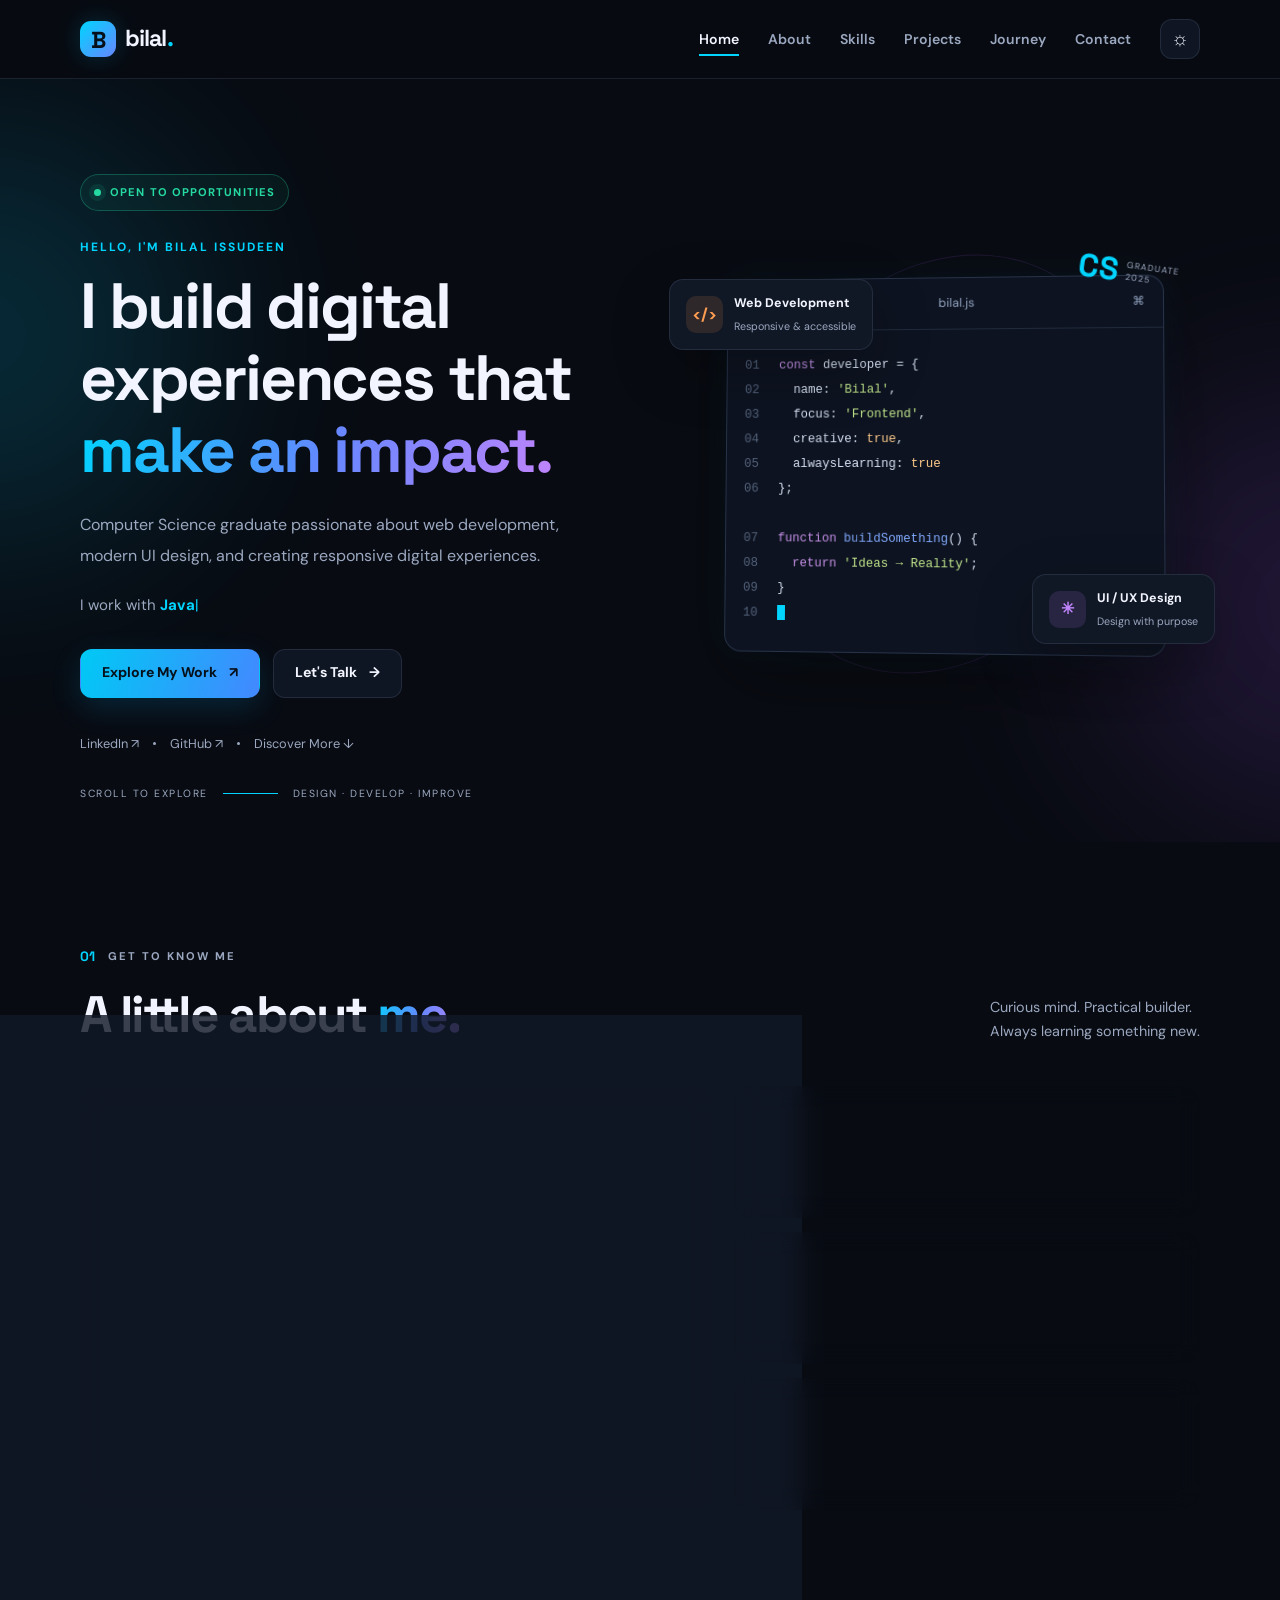
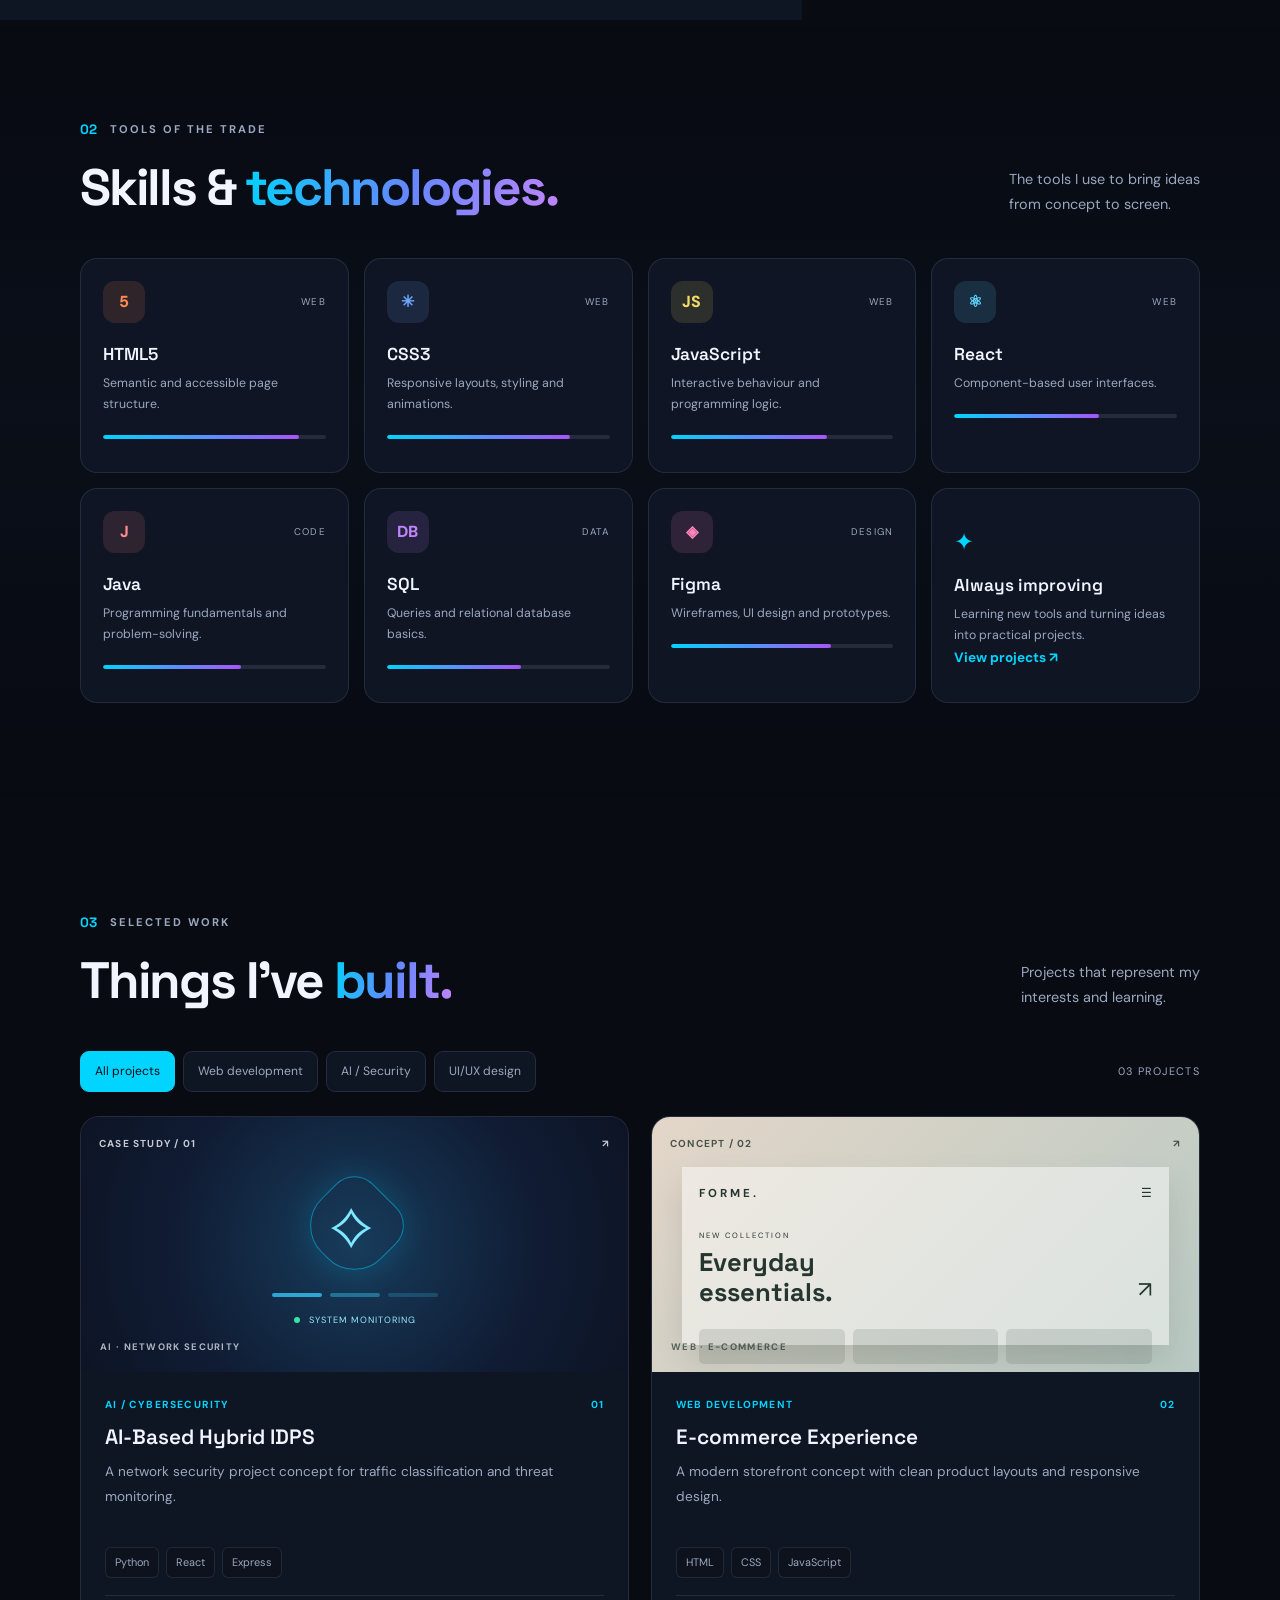
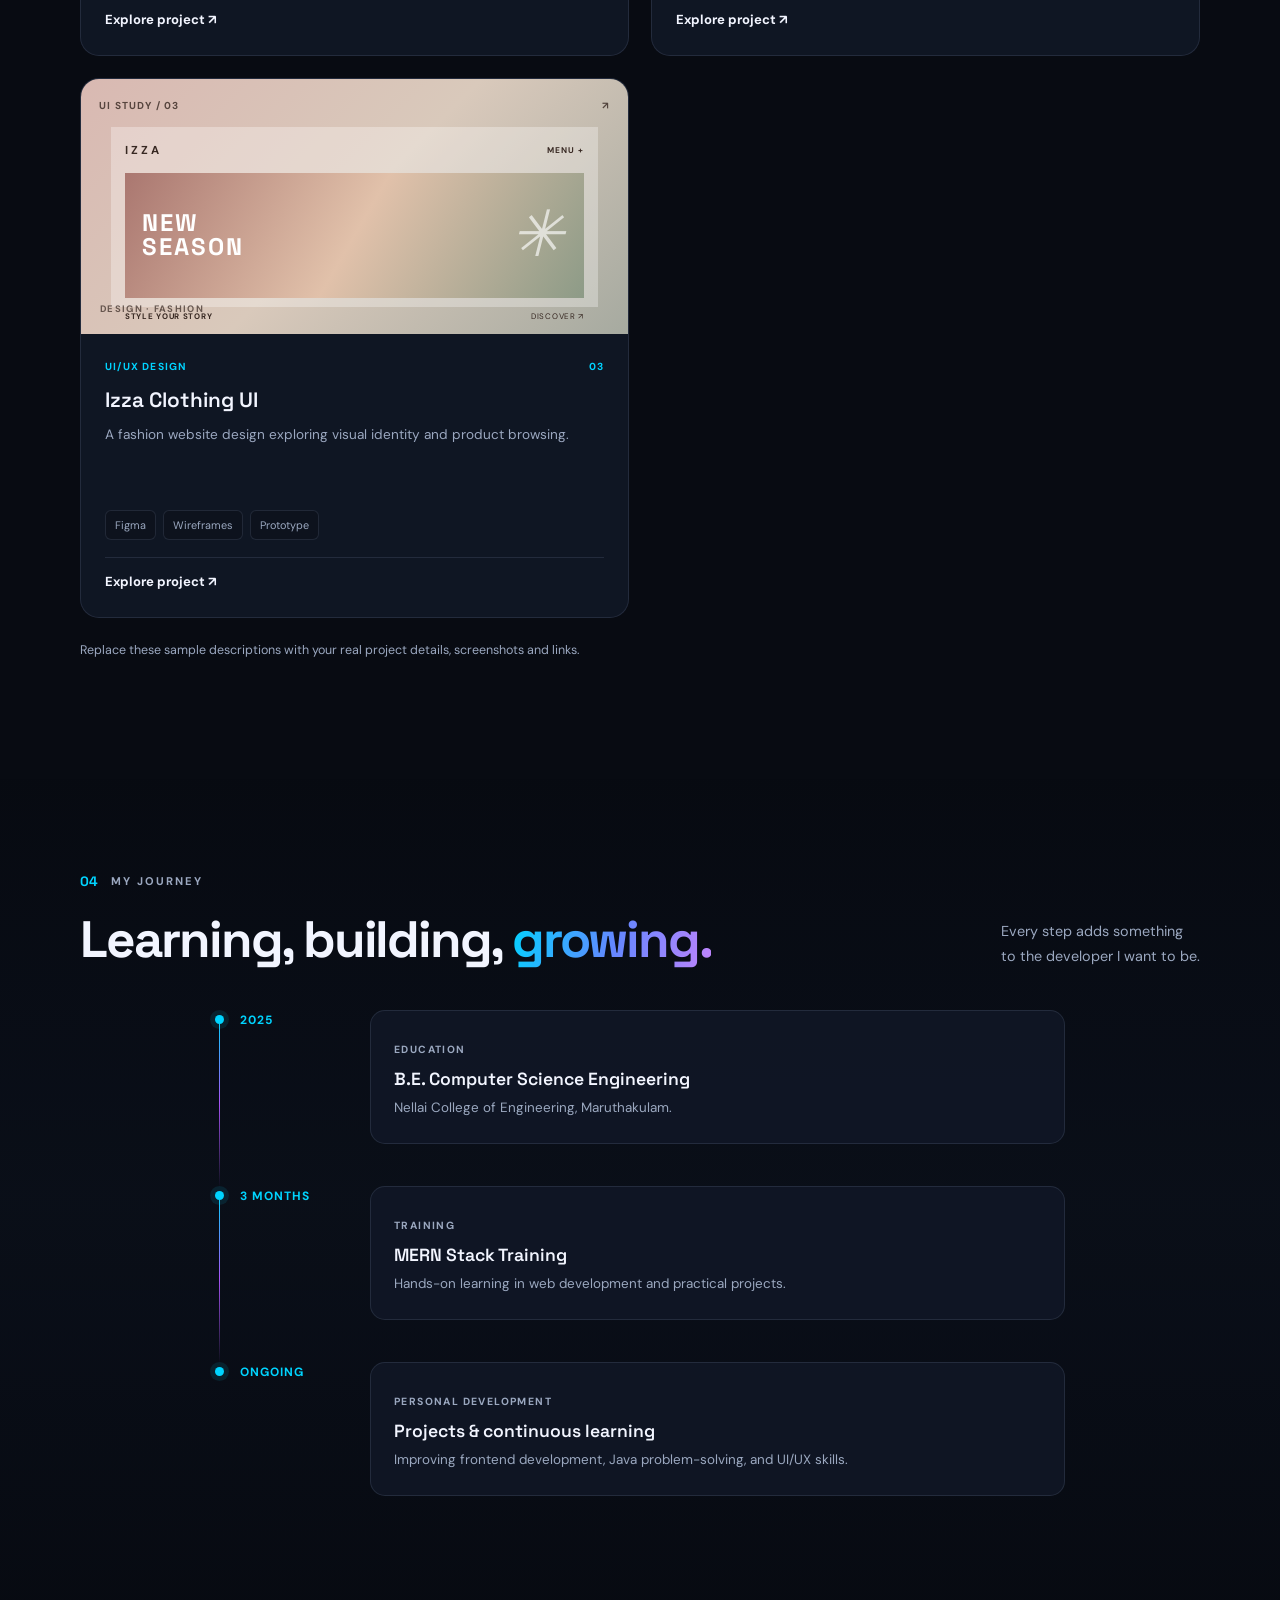
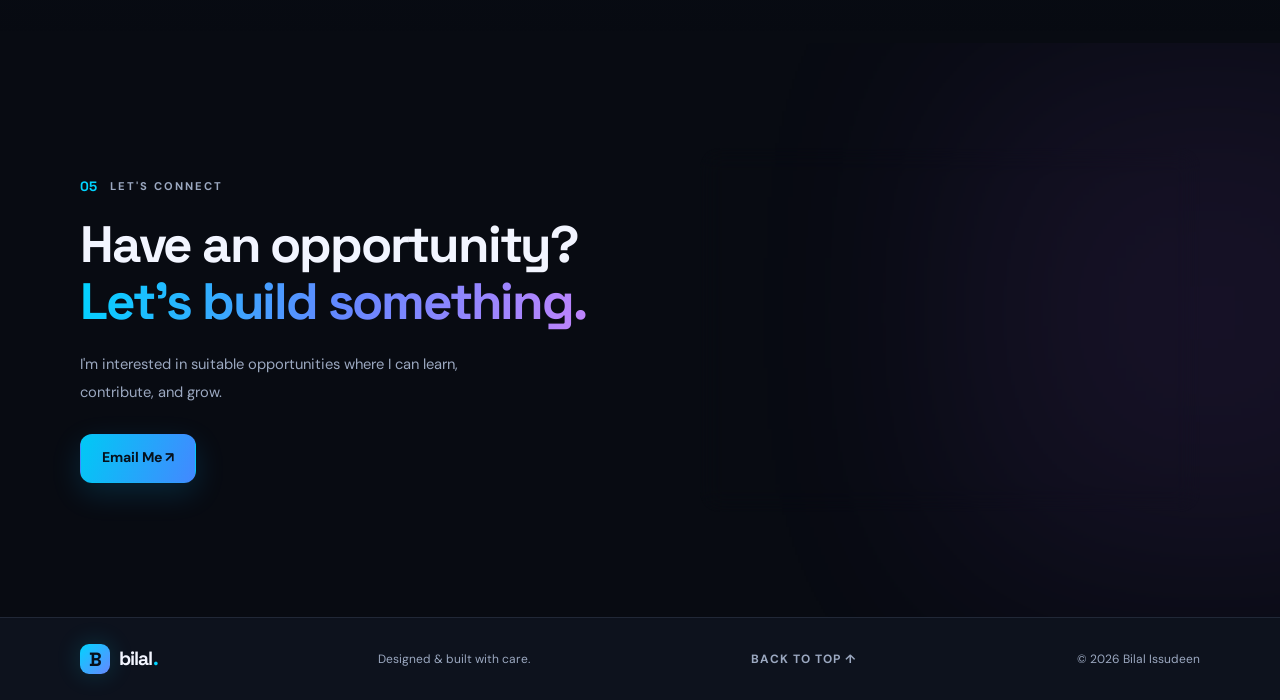
==== index.html @ 8d86d427 "first commit" ====
<!DOCTYPE html>
<html lang="en">
<head>
  <meta charset="UTF-8">
  <meta name="viewport" content="width=device-width, initial-scale=1.0">
  <meta name="theme-color" content="#080b12">
  <meta name="description" content="Bilal Issudeen's developer portfolio">
  <title>Bilal Issudeen | Portfolio</title>

  <link rel="preconnect" href="https://fonts.googleapis.com">
  <link href="https://fonts.googleapis.com/css2?family=DM+Sans:wght@400;500;600;700&family=Space+Grotesk:wght@400;500;600;700&display=swap" rel="stylesheet">

  <link rel="stylesheet" href="style.css">
  <script src="script.js" defer></script>
</head>
<body>

  <div class="scroll-progress" id="scroll-progress"></div>

  <!-- NAVBAR -->
  <header class="site-header">
    <nav class="nav container">
      <a href="#home" class="brand">
        <span class="brand-mark">B</span>
        bilal<span class="brand-dot">.</span>
      </a>

      <button class="menu-toggle" id="menu-toggle"
        aria-label="Open navigation" aria-expanded="false">
        <span></span><span></span><span></span>
      </button>

      <ul class="nav-menu" id="nav-menu">
        <li><a class="nav-link active" href="#home">Home</a></li>
        <li><a class="nav-link" href="#about">About</a></li>
        <li><a class="nav-link" href="#skills">Skills</a></li>
        <li><a class="nav-link" href="#projects">Projects</a></li>
        <li><a class="nav-link" href="#journey">Journey</a></li>
        <li><a class="nav-link" href="#contact">Contact</a></li>
        <li>
          <button class="theme-toggle" id="theme-toggle"
            aria-label="Toggle theme">☼</button>
        </li>
      </ul>
    </nav>
  </header>

  <main>

    <!-- HERO SECTION -->
    <section class="hero section" id="home">
      <div class="hero-glow glow-one"></div>
      <div class="hero-glow glow-two"></div>

      <div class="container hero-layout">
        <div class="hero-copy reveal">
          <div class="availability">
            <span class="pulse-dot"></span>
            OPEN TO OPPORTUNITIES
          </div>

          <p class="eyebrow">HELLO, I'M BILAL ISSUDEEN</p>

          <h1>
            I build digital<br>
            experiences that<br>
            <span class="gradient-text">make an impact.</span>
          </h1>

          <p class="hero-lead">
            Computer Science graduate passionate about web development,
            modern UI design, and creating responsive digital experiences.
          </p>

          <div class="typing-line">
            I work with <span id="typing-text">HTML & CSS</span><span class="typing-cursor">|</span>
          </div>

          <div class="hero-actions">
            <a href="#projects" class="btn btn-primary">
              Explore My Work <span>↗</span>
            </a>
            <a href="#contact" class="btn btn-ghost">
              Let's Talk <span>→</span>
            </a>
          </div>

          <div class="hero-socials">
            <a href="https://www.linkedin.com/in/bilal-issudeen-187a91258/"
              target="_blank" rel="noopener noreferrer">LinkedIn ↗</a>
            <span class="social-separator"></span>
            <a href="https://github.com/"
              target="_blank" rel="noopener noreferrer">GitHub ↗</a>
            <span class="social-separator"></span>
            <a href="#about">Discover More ↓</a>
          </div>
        </div>

        <!-- CODE EDITOR VISUAL -->
        <div class="hero-art reveal">
          <div class="orbit orbit-a"></div>
          <div class="orbit orbit-b"></div>

          <div class="code-window">
            <div class="window-top">
              <div class="window-dots">
                <i></i><i></i><i></i>
              </div>
              <span>bilal.js</span>
              <span>⌘</span>
            </div>

            <div class="code-content">
              <p><span class="line-no">01</span><span class="code-purple">const</span> developer = {</p>
              <p><span class="line-no">02</span>&nbsp;&nbsp;name: <span class="code-green">'Bilal'</span>,</p>
              <p><span class="line-no">03</span>&nbsp;&nbsp;focus: <span class="code-green">'Frontend'</span>,</p>
              <p><span class="line-no">04</span>&nbsp;&nbsp;creative: <span class="code-orange">true</span>,</p>
              <p><span class="line-no">05</span>&nbsp;&nbsp;alwaysLearning: <span class="code-orange">true</span></p>
              <p><span class="line-no">06</span>};</p>
              <br>
              <p><span class="line-no">07</span><span class="code-purple">function</span> <span class="code-blue">buildSomething</span>() {</p>
              <p><span class="line-no">08</span>&nbsp;&nbsp;<span class="code-purple">return</span> <span class="code-green">'Ideas → Reality'</span>;</p>
              <p><span class="line-no">09</span>}</p>
              <p><span class="line-no">10</span><span class="terminal-cursor"></span></p>
            </div>
          </div>

          <div class="floating-card float-html">
            <span class="mini-icon orange">&lt;/&gt;</span>
            <div><strong>Web Development</strong><small>Responsive & accessible</small></div>
          </div>

          <div class="floating-card float-design">
            <span class="mini-icon violet">✳</span>
            <div><strong>UI / UX Design</strong><small>Design with purpose</small></div>
          </div>

          <div class="hero-stamp">
            <span>CS</span><small>GRADUATE<br>2025</small>
          </div>
        </div>
      </div>

      <div class="container hero-bottom">
        <span>SCROLL TO EXPLORE</span>
        <div class="scroll-line"></div>
        <span>DESIGN · DEVELOP · IMPROVE</span>
      </div>
    </section>

    <!-- ABOUT SECTION -->
    <section class="section" id="about">
      <div class="container">
        <div class="section-kicker reveal">
          <span>01</span><p>GET TO KNOW ME</p>
        </div>

        <div class="section-title-row reveal">
          <h2>A little about <span class="gradient-text">me.</span></h2>
          <p>Curious mind. Practical builder.<br>Always learning something new.</p>
        </div>

        <div class="about-grid">
          <article class="about-main glass-card reveal">
            <div class="about-symbol">B<span>.</span></div>
            <p class="eyebrow">MY INTRODUCTION</p>
            <h3>Turning ideas into useful digital experiences.</h3>

            <p class="body-copy">
              I'm a B.E. Computer Science Engineering graduate from
              Nellai College of Engineering. I enjoy developing web
              interfaces, exploring UI/UX design, and improving my
              programming skills through practical projects.
            </p>

            <a href="#contact" class="inline-link">Get in touch ↗</a>
          </article>

          <div class="about-side">
            <article class="info-card glass-card reveal">
              <span class="info-icon">⌘</span>
              <div>
                <p class="info-label">EDUCATION</p>
                <h3>B.E. Computer Science</h3>
                <p>Nellai College of Engineering</p>
              </div>
            </article>

            <article class="info-card glass-card reveal">
              <span class="info-icon">⌁</span>
              <div>
                <p class="info-label">CURRENT FOCUS</p>
                <h3>Frontend & UI/UX</h3>
                <p>Responsive websites and interfaces</p>
              </div>
            </article>

            <article class="info-card glass-card reveal">
              <span class="info-icon">↗</span>
              <div>
                <p class="info-label">MINDSET</p>
                <h3>Learn by building</h3>
                <p>Practice, feedback, continuous growth</p>
              </div>
            </article>
          </div>
        </div>
      </div>
    </section>

    <!-- SKILLS SECTION -->
    <section class="section skills-section" id="skills">
      <div class="container">
        <div class="section-kicker reveal">
          <span>02</span><p>TOOLS OF THE TRADE</p>
        </div>

        <div class="section-title-row reveal">
          <h2>Skills & <span class="gradient-text">technologies.</span></h2>
          <p>The tools I use to bring ideas<br>from concept to screen.</p>
        </div>

        <div class="skills-grid">
          <article class="skill-card reveal">
            <div class="skill-top"><span class="skill-logo html-logo">5</span><span class="skill-type">WEB</span></div>
            <h3>HTML5</h3><p>Semantic and accessible page structure.</p>
            <div class="skill-meter"><span style="--level:88%"></span></div>
          </article>

          <article class="skill-card reveal">
            <div class="skill-top"><span class="skill-logo css-logo">✳</span><span class="skill-type">WEB</span></div>
            <h3>CSS3</h3><p>Responsive layouts, styling and animations.</p>
            <div class="skill-meter"><span style="--level:82%"></span></div>
          </article>

          <article class="skill-card reveal">
            <div class="skill-top"><span class="skill-logo js-logo">JS</span><span class="skill-type">WEB</span></div>
            <h3>JavaScript</h3><p>Interactive behaviour and programming logic.</p>
            <div class="skill-meter"><span style="--level:70%"></span></div>
          </article>

          <article class="skill-card reveal">
            <div class="skill-top"><span class="skill-logo react-logo">⚛</span><span class="skill-type">WEB</span></div>
            <h3>React</h3><p>Component-based user interfaces.</p>
            <div class="skill-meter"><span style="--level:65%"></span></div>
          </article>

          <article class="skill-card reveal">
            <div class="skill-top"><span class="skill-logo java-logo">J</span><span class="skill-type">CODE</span></div>
            <h3>Java</h3><p>Programming fundamentals and problem-solving.</p>
            <div class="skill-meter"><span style="--level:62%"></span></div>
          </article>

          <article class="skill-card reveal">
            <div class="skill-top"><span class="skill-logo sql-logo">DB</span><span class="skill-type">DATA</span></div>
            <h3>SQL</h3><p>Queries and relational database basics.</p>
            <div class="skill-meter"><span style="--level:60%"></span></div>
          </article>

          <article class="skill-card reveal">
            <div class="skill-top"><span class="skill-logo figma-logo">◈</span><span class="skill-type">DESIGN</span></div>
            <h3>Figma</h3><p>Wireframes, UI design and prototypes.</p>
            <div class="skill-meter"><span style="--level:72%"></span></div>
          </article>

          <article class="skill-card skill-note reveal">
            <span class="sparkle">✦</span>
            <h3>Always improving</h3>
            <p>Learning new tools and turning ideas into practical projects.</p>
            <a href="#projects" class="inline-link">View projects ↗</a>
          </article>
        </div>
      </div>
    </section>

    <!-- PROJECTS SECTION -->
    <section class="section projects-section" id="projects">
      <div class="container">
        <div class="section-kicker reveal">
          <span>03</span><p>SELECTED WORK</p>
        </div>

        <div class="section-title-row reveal">
          <h2>Things I've <span class="gradient-text">built.</span></h2>
          <p>Projects that represent my<br>interests and learning.</p>
        </div>

        <div class="project-toolbar reveal">
          <div class="filter-list">
            <button class="filter-btn active" data-filter="all">All projects</button>
            <button class="filter-btn" data-filter="web">Web development</button>
            <button class="filter-btn" data-filter="ai">AI / Security</button>
            <button class="filter-btn" data-filter="design">UI/UX design</button>
          </div>
          <span class="project-count" id="project-count">03 PROJECTS</span>
        </div>

        <div class="projects-grid">

          <article class="project-card reveal" data-category="ai">
            <div class="project-visual project-security">
              <div class="visual-top"><span>CASE STUDY / 01</span><span>↗</span></div>
              <div class="security-ui">
                <div class="shield">⌑</div>
                <div class="security-lines"><i></i><i></i><i></i></div>
                <div class="security-pill"><span></span> SYSTEM MONITORING</div>
              </div>
              <div class="visual-caption">AI · NETWORK SECURITY</div>
            </div>

            <div class="project-content">
              <div class="project-meta"><span>AI / CYBERSECURITY</span><span>01</span></div>
              <h3>AI-Based Hybrid IDPS</h3>
              <p>A network security project concept for traffic classification and threat monitoring.</p>
              <div class="project-tags"><span>Python</span><span>React</span><span>Express</span></div>
              <button class="project-open"
                data-title="AI-Based Hybrid IDPS"
                data-description="A project concept for monitoring network traffic, classifying activity using a machine-learning model, and displaying device and threat information in a dashboard."
                data-stack="Python · Random Forest · React · Express">
                Explore project ↗
              </button>
            </div>
          </article>

          <article class="project-card reveal" data-category="web">
            <div class="project-visual project-shop">
              <div class="visual-top"><span>CONCEPT / 02</span><span>↗</span></div>
              <div class="shop-ui">
                <div class="shop-head"><b>FORME.</b><span>☰</span></div>
                <div class="shop-hero"><small>NEW COLLECTION</small><strong>Everyday<br>essentials.</strong><i>↗</i></div>
                <div class="shop-products"><i></i><i></i><i></i></div>
              </div>
              <div class="visual-caption">WEB · E-COMMERCE</div>
            </div>

            <div class="project-content">
              <div class="project-meta"><span>WEB DEVELOPMENT</span><span>02</span></div>
              <h3>E-commerce Experience</h3>
              <p>A modern storefront concept with clean product layouts and responsive design.</p>
              <div class="project-tags"><span>HTML</span><span>CSS</span><span>JavaScript</span></div>
              <button class="project-open"
                data-title="E-commerce Experience"
                data-description="A responsive storefront concept focused on product presentation, category navigation, and a clean shopping experience."
                data-stack="HTML · CSS · JavaScript">
                Explore project ↗
              </button>
            </div>
          </article>

          <article class="project-card reveal" data-category="design">
            <div class="project-visual project-design">
              <div class="visual-top"><span>UI STUDY / 03</span><span>↗</span></div>
              <div class="fashion-ui">
                <div class="fashion-nav">IZZA <span>MENU +</span></div>
                <div class="fashion-image"><span>NEW<br>SEASON</span><i>✳</i></div>
                <div class="fashion-footer"><b>STYLE YOUR STORY</b><span>DISCOVER ↗</span></div>
              </div>
              <div class="visual-caption">DESIGN · FASHION</div>
            </div>

            <div class="project-content">
              <div class="project-meta"><span>UI/UX DESIGN</span><span>03</span></div>
              <h3>Izza Clothing UI</h3>
              <p>A fashion website design exploring visual identity and product browsing.</p>
              <div class="project-tags"><span>Figma</span><span>Wireframes</span><span>Prototype</span></div>
              <button class="project-open"
                data-title="Izza Clothing UI"
                data-description="A fashion e-commerce UI/UX concept covering color palette, typography, reusable components, screens, and prototype flow."
                data-stack="Figma · UI/UX · Prototyping">
                Explore project ↗
              </button>
            </div>
          </article>
        </div>
        <p class="projects-note">Replace these sample descriptions with your real project details, screenshots and links.</p>
      </div>
    </section>

    <!-- JOURNEY SECTION -->
    <section class="section journey-section" id="journey">
      <div class="container">
        <div class="section-kicker reveal">
          <span>04</span><p>MY JOURNEY</p>
        </div>

        <div class="section-title-row reveal">
          <h2>Learning, building, <span class="gradient-text">growing.</span></h2>
          <p>Every step adds something<br>to the developer I want to be.</p>
        </div>

        <div class="timeline">
          <article class="timeline-item reveal">
            <div class="timeline-marker"></div>
            <div class="timeline-date">2025</div>
            <div class="timeline-content">
              <span class="timeline-type">EDUCATION</span>
              <h3>B.E. Computer Science Engineering</h3>
              <p>Nellai College of Engineering, Maruthakulam.</p>
            </div>
          </article>

          <article class="timeline-item reveal">
            <div class="timeline-marker"></div>
            <div class="timeline-date">3 MONTHS</div>
            <div class="timeline-content">
              <span class="timeline-type">TRAINING</span>
              <h3>MERN Stack Training</h3>
              <p>Hands-on learning in web development and practical projects.</p>
            </div>
          </article>

          <article class="timeline-item reveal">
            <div class="timeline-marker"></div>
            <div class="timeline-date">ONGOING</div>
            <div class="timeline-content">
              <span class="timeline-type">PERSONAL DEVELOPMENT</span>
              <h3>Projects & continuous learning</h3>
              <p>Improving frontend development, Java problem-solving, and UI/UX skills.</p>
            </div>
          </article>
        </div>
      </div>
    </section>

    <!-- CONTACT SECTION -->
    <section class="section contact-section" id="contact">
      <div class="contact-glow"></div>

      <div class="container contact-layout">
        <div class="contact-copy reveal">
          <div class="section-kicker"><span>05</span><p>LET'S CONNECT</p></div>
          <h2>Have an opportunity?<br><span class="gradient-text">Let's build something.</span></h2>
          <p>I'm interested in suitable opportunities where I can learn, contribute, and grow.</p>
          <a class="btn btn-primary" href="mailto:yourmail@example.com">Email Me ↗</a>
        </div>

        <div class="contact-panel glass-card reveal">
          <div class="contact-panel-top">
            <span class="contact-orb">✳</span>
            <div><h3>Start a conversation</h3><p>Choose a way to reach me.</p></div>
          </div>

          <a class="contact-row" href="mailto:yourmail@example.com">
            <span class="contact-row-icon">✉</span>
            <span><small>EMAIL</small><strong>bilalissudeen@gmail.com</strong></span>
            <span class="row-arrow">↗</span>
          </a>

          <a class="contact-row" href="https://www.linkedin.com/in/bilal-issudeen-187a91258/"
             target="_blank" rel="noopener noreferrer">
            <span class="contact-row-icon">in</span>
            <span><small>LINKEDIN</small><strong>Connect professionally</strong></span>
            <span class="row-arrow">↗</span>
          </a>

          <a class="contact-row" href="https://github.com/BILALISSSUDEEN/"
             target="_blank" rel="noopener noreferrer">
            <span class="contact-row-icon">⌘</span>
            <span><small>GITHUB</small><strong>Explore repositories</strong></span>
            <span class="row-arrow">↗</span>
          </a>
        </div>
      </div>
    </section>

  </main>

  <!-- FOOTER -->
  <footer class="footer">
    <div class="container footer-inner">
      <a href="#home" class="brand">
        <span class="brand-mark">B</span>bilal<span class="brand-dot">.</span>
      </a>
      <p>Designed & built with care.</p>
      <a href="#home" class="back-top">BACK TO TOP ↑</a>
      <span class="copyright">© <span id="year"></span> Bilal Issudeen</span>
    </div>
  </footer>

  <!-- PROJECT POPUP -->
  <div class="modal" id="project-modal" aria-hidden="true">
    <div class="modal-backdrop" data-close-modal></div>
    <div class="modal-dialog" role="dialog" aria-modal="true" aria-labelledby="modal-title">
      <button class="modal-close" id="modal-close" aria-label="Close">×</button>
      <p class="eyebrow">PROJECT OVERVIEW</p>
      <h2 id="modal-title">Project title</h2>
      <p class="modal-description" id="modal-description"></p>
      <div class="modal-stack">
        <span>TECH STACK</span>
        <p id="modal-stack"></p>
      </div>
      <button class="btn btn-primary" id="modal-done">Close ✓</button>
    </div>
  </div>

  <button id="back-to-top" class="back-to-top" aria-label="Back to top">↑</button>

</body>
</html>
---- style.css ----
/* ========================================
   BILAL PORTFOLIO - MAIN STYLES
======================================== */

:root {
  --bg: #080b12;
  --bg-soft: #0d121d;
  --card: rgba(18, 25, 40, 0.82);
  --card-solid: #101725;
  --text: #f2f5ff;
  --muted: #9ba8c0;
  --line: rgba(155, 177, 214, 0.14);
  --cyan: #00d4ff;
  --blue: #4388ff;
  --purple: #a855f7;
  --green: #25d9a0;
  --shadow: 0 20px 60px rgba(0, 0, 0, 0.24);
}

* {
  margin: 0;
  padding: 0;
  box-sizing: border-box;
}

html {
  scroll-behavior: smooth;
  scroll-padding-top: 90px;
}

body {
  background: var(--bg);
  color: var(--text);
  font-family: "DM Sans", Arial, sans-serif;
  line-height: 1.7;
  overflow-x: hidden;
  transition: background 0.3s, color 0.3s;
}

body.light-theme {
  --bg: #f5f7fc;
  --bg-soft: #eaf0fa;
  --card: rgba(255, 255, 255, 0.86);
  --card-solid: #ffffff;
  --text: #172139;
  --muted: #65728b;
  --line: rgba(40, 60, 100, 0.14);
  --shadow: 0 20px 50px rgba(40, 60, 100, 0.1);
}

a {
  color: inherit;
  text-decoration: none;
}

button {
  font: inherit;
}

button,
a {
  -webkit-tap-highlight-color: transparent;
}

button:focus-visible,
a:focus-visible {
  outline: 2px solid var(--cyan);
  outline-offset: 4px;
}

img {
  display: block;
  max-width: 100%;
}

::selection {
  background: var(--cyan);
  color: #06101b;
}

.container {
  width: min(1120px, 88%);
  margin: 0 auto;
}

.section {
  padding: 105px 0;
  position: relative;
}

.gradient-text {
  background: linear-gradient(105deg, var(--cyan), #6487ff 52%, #c084fc);
  background-clip: text;
  -webkit-background-clip: text;
  color: transparent;
}

.scroll-progress {
  position: fixed;
  inset: 0 auto auto 0;
  width: 0;
  height: 3px;
  z-index: 2000;
  background: linear-gradient(90deg, var(--cyan), var(--purple));
}

/* ========================================
   NAVBAR
======================================== */

.site-header {
  position: sticky;
  top: 0;
  z-index: 1000;
  background: color-mix(in srgb, var(--bg) 85%, transparent);
  border-bottom: 1px solid var(--line);
  backdrop-filter: blur(18px);
}

.nav {
  min-height: 78px;
  display: flex;
  justify-content: space-between;
  align-items: center;
  gap: 24px;
}

.brand {
  display: inline-flex;
  align-items: center;
  gap: 9px;
  font-family: "Space Grotesk", sans-serif;
  font-size: 1.45rem;
  font-weight: 700;
  letter-spacing: -1px;
  flex-shrink: 0;
}

.brand-mark {
  display: grid;
  place-items: center;
  width: 36px;
  height: 36px;
  color: #06101b;
  border-radius: 11px;
  background: linear-gradient(135deg, var(--cyan), #6687ff);
  box-shadow: 0 0 25px rgba(0, 212, 255, 0.18);
}

.brand-dot {
  color: var(--cyan);
  margin-left: -8px;
}

.nav-menu {
  display: flex;
  align-items: center;
  gap: 29px;
  list-style: none;
}

.nav-link {
  color: var(--muted);
  font-size: 0.88rem;
  font-weight: 600;
  transition: color 0.25s;
  position: relative;
}

.nav-link::after {
  content: "";
  position: absolute;
  left: 0;
  right: 100%;
  bottom: -8px;
  height: 2px;
  background: var(--cyan);
  transition: right 0.25s;
}

.nav-link:hover,
.nav-link.active {
  color: var(--text);
}

.nav-link:hover::after,
.nav-link.active::after {
  right: 0;
}

.theme-toggle,
.menu-toggle {
  cursor: pointer;
  border: 1px solid var(--line);
  background: var(--card);
  color: var(--text);
  border-radius: 12px;
  display: grid;
  place-items: center;
  transition: 0.25s;
}

.theme-toggle {
  width: 40px;
  height: 40px;
  font-size: 1.2rem;
}

.theme-toggle:hover {
  border-color: var(--cyan);
  transform: rotate(12deg);
}

.menu-toggle {
  display: none;
  width: 43px;
  height: 43px;
  padding: 10px;
  gap: 5px;
}

.menu-toggle span {
  display: block;
  height: 2px;
  width: 100%;
  background: var(--text);
  border-radius: 4px;
}

/* ========================================
   HERO SECTION
======================================== */

.hero {
  min-height: 690px;
  padding-top: 95px;
  padding-bottom: 40px;
  overflow: hidden;
  display: flex;
  flex-direction: column;
  justify-content: center;
}

.hero-layout {
  display: grid;
  grid-template-columns: 1.04fr 0.96fr;
  align-items: center;
  gap: 45px;
  position: relative;
  z-index: 2;
}

.hero-glow {
  position: absolute;
  width: 430px;
  height: 430px;
  border-radius: 50%;
  filter: blur(100px);
  pointer-events: none;
  opacity: 0.15;
}

.glow-one {
  background: var(--cyan);
  top: 40px;
  left: -230px;
}

.glow-two {
  background: var(--purple);
  right: -250px;
  bottom: 20px;
}

.availability {
  display: inline-flex;
  align-items: center;
  gap: 9px;
  border: 1px solid rgba(37, 217, 160, 0.28);
  background: rgba(37, 217, 160, 0.06);
  color: var(--green);
  border-radius: 30px;
  padding: 8px 13px;
  font-size: 0.7rem;
  letter-spacing: 1.1px;
  font-weight: 700;
  margin-bottom: 26px;
}

.pulse-dot {
  width: 7px;
  height: 7px;
  border-radius: 50%;
  background: var(--green);
  box-shadow: 0 0 0 5px rgba(37, 217, 160, 0.1);
  animation: pulse 1.8s infinite;
}

.eyebrow {
  font-size: 0.75rem;
  font-weight: 700;
  letter-spacing: 2px;
  color: var(--cyan);
  margin-bottom: 14px;
}

.hero h1,
.section-title-row h2,
.contact-copy h2 {
  font-family: "Space Grotesk", sans-serif;
  letter-spacing: -2.2px;
  line-height: 1.12;
  font-weight: 700;
}

.hero h1 {
  font-size: clamp(3rem, 5vw, 4.5rem);
}

.hero-lead {
  max-width: 500px;
  color: var(--muted);
  margin-top: 24px;
  font-size: 1rem;
  line-height: 1.9;
}

.typing-line {
  margin-top: 22px;
  color: var(--muted);
  font-size: 0.94rem;
}

#typing-text {
  color: var(--cyan);
  font-weight: 700;
}

.typing-cursor {
  color: var(--cyan);
  animation: blink 0.8s infinite;
}

.hero-actions {
  display: flex;
  flex-wrap: wrap;
  gap: 13px;
  margin-top: 30px;
}

.btn {
  display: inline-flex;
  align-items: center;
  justify-content: center;
  gap: 12px;
  min-height: 49px;
  padding: 0 21px;
  border-radius: 12px;
  font-size: 0.88rem;
  font-weight: 700;
  cursor: pointer;
  border: 1px solid transparent;
  transition: transform 0.25s, box-shadow 0.25s, background 0.25s;
}

.btn:hover {
  transform: translateY(-3px);
}

.btn-primary {
  background: linear-gradient(110deg, #00c9f5, #4388ff);
  color: #06101b;
  box-shadow: 0 10px 30px rgba(0, 180, 255, 0.16);
}

.btn-primary:hover {
  box-shadow: 0 15px 35px rgba(0, 180, 255, 0.27);
}

.btn-ghost {
  border-color: var(--line);
  background: var(--card);
  color: var(--text);
}

.btn-ghost:hover {
  border-color: var(--cyan);
}

.hero-socials {
  display: flex;
  align-items: center;
  gap: 14px;
  margin-top: 35px;
  color: var(--muted);
  font-size: 0.8rem;
}

.hero-socials a:hover {
  color: var(--cyan);
}

.social-separator {
  width: 3px;
  height: 3px;
  background: var(--muted);
  border-radius: 50%;
}

/* HERO CODE WINDOW */

.hero-art {
  position: relative;
  min-height: 440px;
  display: grid;
  place-items: center;
}

.orbit {
  position: absolute;
  border: 1px solid rgba(0, 212, 255, 0.14);
  border-radius: 50%;
  pointer-events: none;
}

.orbit-a {
  width: 430px;
  height: 300px;
  transform: rotate(-25deg);
}

.orbit-b {
  width: 360px;
  height: 440px;
  transform: rotate(32deg);
  border-color: rgba(168, 85, 247, 0.14);
}

.code-window {
  width: min(100%, 440px);
  position: relative;
  z-index: 2;
  border: 1px solid rgba(123, 155, 204, 0.24);
  border-radius: 17px;
  background: #0d1320;
  box-shadow: 0 25px 80px rgba(0, 0, 0, 0.4), 0 0 40px rgba(0, 212, 255, 0.06);
  overflow: hidden;
  transform: perspective(1000px) rotateY(-4deg) rotateX(2deg);
  transition: transform 0.35s;
}

.code-window:hover {
  transform: perspective(1000px) rotateY(0) rotateX(0) translateY(-5px);
}

.window-top {
  display: flex;
  align-items: center;
  justify-content: space-between;
  padding: 15px 18px;
  color: #93a4c2;
  border-bottom: 1px solid #202b3d;
  font-size: 0.78rem;
}

.window-dots {
  display: flex;
  gap: 6px;
}

.window-dots i {
  width: 9px;
  height: 9px;
  border-radius: 50%;
  background: #ff6b6b;
}

.window-dots i:nth-child(2) {
  background: #ffc857;
}

.window-dots i:nth-child(3) {
  background: #36d399;
}

.code-content {
  padding: 23px 18px 25px;
  color: #d7e2f4;
  font: 0.78rem/2 "Consolas", monospace;
  white-space: nowrap;
}

.code-content p {
  margin: 0;
}

.line-no {
  display: inline-block;
  width: 35px;
  color: #53627b;
  user-select: none;
}

.code-purple { color: #c792ea; }
.code-green { color: #c3e88d; }
.code-blue { color: #82aaff; }
.code-orange { color: #ffcb8b; }

.terminal-cursor {
  display: inline-block;
  width: 8px;
  height: 15px;
  vertical-align: middle;
  background: var(--cyan);
  animation: blink 0.8s infinite;
}

.floating-card {
  position: absolute;
  z-index: 4;
  display: flex;
  align-items: center;
  gap: 11px;
  padding: 13px 16px;
  border: 1px solid var(--line);
  border-radius: 14px;
  background: var(--card-solid);
  box-shadow: var(--shadow);
  animation: float 4s ease-in-out infinite;
}

.floating-card strong,
.floating-card small {
  display: block;
}

.floating-card strong {
  font-size: 0.78rem;
}

.floating-card small {
  font-size: 0.67rem;
  color: var(--muted);
  margin-top: 3px;
}

.float-html {
  top: 35px;
  left: -15px;
}

.float-design {
  right: -15px;
  bottom: 40px;
  animation-delay: -2s;
}

.mini-icon {
  display: grid;
  place-items: center;
  width: 37px;
  height: 37px;
  border-radius: 10px;
  font-weight: 700;
}

.orange {
  color: #ff9d52;
  background: rgba(255, 157, 82, 0.13);
}

.violet {
  color: #c084fc;
  background: rgba(192, 132, 252, 0.13);
}

.hero-stamp {
  position: absolute;
  top: 0;
  right: 4%;
  z-index: 4;
  display: flex;
  align-items: center;
  gap: 8px;
  transform: rotate(8deg);
}

.hero-stamp > span {
  font-family: "Space Grotesk", sans-serif;
  font-size: 2rem;
  font-weight: 700;
  color: var(--cyan);
}

.hero-stamp small {
  color: var(--muted);
  font-size: 0.55rem;
  line-height: 1.4;
  letter-spacing: 1px;
}

.hero-bottom {
  display: flex;
  align-items: center;
  gap: 15px;
  margin-top: 30px;
  color: var(--muted);
  font-size: 0.65rem;
  letter-spacing: 1.5px;
}

.scroll-line {
  width: 55px;
  height: 1px;
  background: var(--cyan);
}

/* ========================================
   SECTION TITLES
======================================== */

.section-kicker {
  display: flex;
  align-items: center;
  gap: 13px;
  margin-bottom: 20px;
}

.section-kicker > span {
  color: var(--cyan);
  font: 700 0.85rem "Space Grotesk", sans-serif;
}

.section-kicker p {
  color: var(--muted);
  font-size: 0.7rem;
  font-weight: 700;
  letter-spacing: 2px;
}

.section-title-row {
  display: flex;
  align-items: flex-end;
  justify-content: space-between;
  gap: 25px;
  margin-bottom: 42px;
}

.section-title-row h2,
.contact-copy h2 {
  font-size: clamp(2.2rem, 4vw, 3.25rem);
}

.section-title-row > p {
  color: var(--muted);
  font-size: 0.9rem;
  flex-shrink: 0;
}

/* ========================================
   ABOUT SECTION
======================================== */

.about-grid {
  display: grid;
  grid-template-columns: 1.15fr 0.85fr;
  gap: 22px;
}

.glass-card {
  border: 1px solid var(--line);
  border-radius: 20px;
  background: var(--card);
  backdrop-filter: blur(12px);
  box-shadow: var(--shadow);
}

.about-main {
  padding: 37px;
  position: relative;
  overflow: hidden;
}

.about-main::after {
  content: "";
  position: absolute;
  width: 220px;
  height: 220px;
  border: 1px solid rgba(0, 212, 255, 0.12);
  border-radius: 50%;
  right: -110px;
  bottom: -110px;
}

.about-symbol {
  font: 700 3rem "Space Grotesk", sans-serif;
  margin-bottom: 28px;
  color: var(--text);
}

.about-symbol span {
  color: var(--cyan);
}

.about-main h3 {
  max-width: 470px;
  font: 600 1.65rem/1.35 "Space Grotesk", sans-serif;
  margin-bottom: 18px;
}

.body-copy {
  color: var(--muted);
  font-size: 0.91rem;
  line-height: 1.95;
  margin-bottom: 23px;
}

.inline-link {
  display: inline-flex;
  align-items: center;
  gap: 8px;
  color: var(--cyan);
  font-size: 0.85rem;
  font-weight: 700;
}

.inline-link:hover {
  gap: 13px;
}

.about-side {
  display: grid;
  gap: 14px;
}

.info-card {
  display: flex;
  align-items: center;
  gap: 17px;
  padding: 22px;
  transition: transform 0.25s, border-color 0.25s;
}

.info-card:hover {
  transform: translateX(5px);
  border-color: rgba(0, 212, 255, 0.38);
}

.info-icon {
  display: grid;
  place-items: center;
  width: 48px;
  height: 48px;
  flex-shrink: 0;
  color: var(--cyan);
  background: rgba(0, 212, 255, 0.08);
  border: 1px solid rgba(0, 212, 255, 0.13);
  border-radius: 13px;
  font-size: 1.3rem;
}

.info-label {
  font-size: 0.65rem;
  font-weight: 700;
  letter-spacing: 1.4px;
  color: var(--cyan);
  margin-bottom: 4px;
}

.info-card h3 {
  font-size: 0.95rem;
  margin-bottom: 3px;
}

.info-card p:last-child {
  color: var(--muted);
  font-size: 0.78rem;
}

/* ========================================
   SKILLS SECTION
======================================== */

.skills-section {
  background: linear-gradient(180deg, transparent, rgba(39, 67, 117, 0.07), transparent);
}

.skills-grid {
  display: grid;
  grid-template-columns: repeat(4, minmax(0, 1fr));
  gap: 15px;
}

.skill-card {
  min-height: 215px;
  padding: 22px;
  background: var(--card);
  border: 1px solid var(--line);
  border-radius: 17px;
  transition: transform 0.3s, border-color 0.3s, box-shadow 0.3s;
}

.skill-card:hover {
  transform: translateY(-7px);
  border-color: rgba(0, 212, 255, 0.4);
  box-shadow: 0 15px 35px rgba(0, 0, 0, 0.15);
}

.skill-top {
  display: flex;
  align-items: center;
  justify-content: space-between;
  margin-bottom: 20px;
}

.skill-logo {
  display: grid;
  place-items: center;
  width: 42px;
  height: 42px;
  border-radius: 12px;
  font-weight: 800;
  font-size: 1rem;
}

.html-logo { color: #ff8a55; background: rgba(255, 138, 85, 0.13); }
.css-logo { color: #6da7ff; background: rgba(109, 167, 255, 0.13); }
.js-logo { color: #f5db68; background: rgba(245, 219, 104, 0.13); }
.react-logo { color: #60d9ff; background: rgba(96, 217, 255, 0.13); }
.java-logo { color: #ff8d8d; background: rgba(255, 141, 141, 0.13); }
.sql-logo { color: #c084fc; background: rgba(192, 132, 252, 0.13); }
.figma-logo { color: #ff83bd; background: rgba(255, 131, 189, 0.13); }

.skill-type {
  font-size: 0.61rem;
  letter-spacing: 1.2px;
  color: var(--muted);
}

.skill-card h3 {
  font: 600 1.08rem "Space Grotesk", sans-serif;
  margin-bottom: 8px;
}

.skill-card p {
  color: var(--muted);
  font-size: 0.77rem;
  line-height: 1.7;
}

.skill-meter {
  height: 4px;
  border-radius: 20px;
  background: var(--line);
  overflow: hidden;
  margin-top: 20px;
}

.skill-meter span {
  display: block;
  width: var(--level);
  height: 100%;
  background: linear-gradient(90deg, var(--cyan), var(--purple));
  border-radius: inherit;
  transform-origin: left;
  animation: meter-in 1.2s ease both;
}

.skill-note {
  display: flex;
  flex-direction: column;
  justify-content: center;
}

.sparkle {
  color: var(--cyan);
  font-size: 1.5rem;
  margin-bottom: 12px;
}

/* ========================================
   PROJECTS SECTION
======================================== */

.project-toolbar {
  display: flex;
  justify-content: space-between;
  align-items: center;
  gap: 20px;
  margin-bottom: 24px;
}

.filter-list {
  display: flex;
  flex-wrap: wrap;
  gap: 8px;
}

.filter-btn {
  border: 1px solid var(--line);
  background: var(--card);
  color: var(--muted);
  padding: 9px 14px;
  border-radius: 9px;
  font-size: 0.76rem;
  cursor: pointer;
  transition: 0.25s;
}

.filter-btn:hover,
.filter-btn.active {
  color: #06101b;
  background: var(--cyan);
  border-color: var(--cyan);
}

.project-count {
  color: var(--muted);
  font-size: 0.68rem;
  letter-spacing: 1.3px;
  white-space: nowrap;
}

.projects-grid {
  display: grid;
  grid-template-columns: repeat(2, minmax(0, 1fr));
  gap: 22px;
}

.project-card {
  border: 1px solid var(--line);
  border-radius: 19px;
  overflow: hidden;
  background: var(--card);
  transition: transform 0.3s, border-color 0.3s;
}

.project-card:hover {
  transform: translateY(-6px);
  border-color: rgba(0, 212, 255, 0.4);
}

.project-card.is-hidden {
  display: none;
}

.project-visual {
  height: 255px;
  position: relative;
  overflow: hidden;
  padding: 18px;
}

.project-security {
  background: radial-gradient(circle at 50% 50%, #173c5b, #101c34 60%, #0d1424);
}

.project-shop {
  background: linear-gradient(135deg, #e3d6c8, #b8c9c3);
  color: #25352f;
}

.project-design {
  background: linear-gradient(135deg, #d9b9b2, #d9c9bb 50%, #a6aaa0);
  color: #372822;
}

.visual-top {
  display: flex;
  align-items: center;
  justify-content: space-between;
  position: relative;
  z-index: 2;
  font-size: 0.63rem;
  letter-spacing: 1.2px;
  font-weight: 700;
  opacity: 0.8;
}

.security-ui {
  position: absolute;
  inset: 58px 25px 35px;
  display: flex;
  flex-direction: column;
  align-items: center;
  justify-content: center;
}

.shield {
  width: 85px;
  height: 85px;
  display: grid;
  place-items: center;
  font-size: 3.5rem;
  color: #7de8ff;
  border: 1px solid rgba(0, 212, 255, 0.5);
  border-radius: 26px 26px 38px 38px;
  box-shadow: 0 0 35px rgba(0, 212, 255, 0.18);
  transform: rotate(45deg);
}

.security-lines {
  display: flex;
  gap: 8px;
  margin-top: 25px;
}

.security-lines i {
  width: 50px;
  height: 4px;
  border-radius: 10px;
  background: #37cfff;
  opacity: 0.75;
}

.security-lines i:nth-child(2) { opacity: 0.4; }
.security-lines i:nth-child(3) { opacity: 0.2; }

.security-pill {
  margin-top: 16px;
  color: #9beaff;
  font-size: 0.57rem;
  letter-spacing: 1px;
}

.security-pill span {
  display: inline-block;
  width: 6px;
  height: 6px;
  border-radius: 50%;
  background: #34e6a2;
  margin-right: 6px;
}

.visual-caption {
  position: absolute;
  bottom: 17px;
  left: 19px;
  font-size: 0.59rem;
  letter-spacing: 1.3px;
  opacity: 0.7;
  font-weight: 700;
}

.shop-ui {
  position: absolute;
  inset: 50px 30px 27px;
  background: rgba(255, 255, 255, 0.45);
  padding: 17px;
  box-shadow: 0 15px 30px rgba(0, 0, 0, 0.1);
}

.shop-head,
.fashion-nav {
  display: flex;
  justify-content: space-between;
  align-items: center;
  font-size: 0.72rem;
}

.shop-head b {
  letter-spacing: 3px;
}

.shop-hero {
  position: relative;
  margin-top: 25px;
}

.shop-hero small {
  display: block;
  font-size: 0.48rem;
  letter-spacing: 2px;
  margin-bottom: 7px;
}

.shop-hero strong {
  font: 700 1.6rem/1.05 "Space Grotesk", sans-serif;
}

.shop-hero i {
  position: absolute;
  right: 0;
  bottom: 0;
  font-size: 1.4rem;
}

.shop-products {
  display: flex;
  gap: 8px;
  margin-top: 20px;
}

.shop-products i {
  height: 35px;
  flex: 1;
  background: rgba(63, 80, 68, 0.15);
  border-radius: 5px;
}

.fashion-ui {
  position: absolute;
  inset: 48px 30px 27px;
  background: rgba(255, 255, 255, 0.3);
  padding: 14px;
}

.fashion-nav {
  font-weight: 700;
  letter-spacing: 3px;
}

.fashion-nav span {
  font-size: 0.52rem;
  letter-spacing: 1px;
}

.fashion-image {
  position: relative;
  margin-top: 12px;
  height: 125px;
  display: flex;
  align-items: center;
  padding: 17px;
  background: linear-gradient(120deg, #aa7770, #e1c1aa 50%, #8d9b87);
  color: white;
  overflow: hidden;
}

.fashion-image span {
  font: 700 1.5rem/1 "Space Grotesk", sans-serif;
  letter-spacing: 2px;
}

.fashion-image i {
  position: absolute;
  right: 20px;
  bottom: 8px;
  font-size: 4rem;
  opacity: 0.65;
}

.fashion-footer {
  display: flex;
  justify-content: space-between;
  gap: 5px;
  margin-top: 12px;
  font-size: 0.5rem;
  letter-spacing: 0.7px;
}

.project-content {
  padding: 24px;
}

.project-meta {
  display: flex;
  justify-content: space-between;
  color: var(--cyan);
  font-size: 0.64rem;
  letter-spacing: 1.2px;
  font-weight: 700;
  margin-bottom: 11px;
}

.project-content h3 {
  font: 600 1.3rem "Space Grotesk", sans-serif;
  margin-bottom: 10px;
}

.project-content > p {
  color: var(--muted);
  font-size: 0.85rem;
  line-height: 1.8;
  min-height: 70px;
}

.project-tags {
  display: flex;
  flex-wrap: wrap;
  gap: 7px;
  margin: 17px 0;
}

.project-tags span {
  border: 1px solid var(--line);
  background: var(--bg-soft);
  color: var(--muted);
  border-radius: 6px;
  padding: 5px 9px;
  font-size: 0.68rem;
}

.project-open {
  width: 100%;
  display: flex;
  align-items: center;
  justify-content: space-between;
  padding: 13px 0 0;
  border: 0;
  border-top: 1px solid var(--line);
  background: transparent;
  color: var(--text);
  font-weight: 700;
  font-size: 0.82rem;
  cursor: pointer;
}

.project-open span {
  color: var(--cyan);
  transition: transform 0.2s;
}

.project-open:hover span {
  transform: translate(3px, -3px);
}

.projects-note {
  color: var(--muted);
  font-size: 0.78rem;
  margin-top: 22px;
}

/* ========================================
   JOURNEY / TIMELINE
======================================== */

.journey-section {
  background: linear-gradient(180deg, transparent, rgba(39, 67, 117, 0.07), transparent);
}

.timeline {
  max-width: 850px;
  margin: 0 auto;
}

.timeline-item {
  display: grid;
  grid-template-columns: 105px 1fr;
  gap: 25px;
  position: relative;
  padding: 0 0 42px 25px;
}

.timeline-item::before {
  content: "";
  position: absolute;
  top: 8px;
  bottom: -1px;
  left: 4px;
  width: 1px;
  background: linear-gradient(var(--cyan), var(--purple), transparent);
}

.timeline-item:last-child::before {
  display: none;
}

.timeline-marker {
  position: absolute;
  top: 5px;
  left: 0;
  width: 9px;
  height: 9px;
  border-radius: 50%;
  background: var(--cyan);
  box-shadow: 0 0 0 5px rgba(0, 212, 255, 0.1);
}

.timeline-date {
  color: var(--cyan);
  font-size: 0.75rem;
  font-weight: 700;
  letter-spacing: 1px;
}

.timeline-content {
  padding: 23px;
  border: 1px solid var(--line);
  border-radius: 15px;
  background: var(--card);
  transition: border-color 0.25s, transform 0.25s;
}

.timeline-content:hover {
  border-color: rgba(0, 212, 255, 0.4);
  transform: translateX(5px);
}

.timeline-type {
  color: var(--muted);
  font-size: 0.65rem;
  letter-spacing: 1.4px;
  font-weight: 700;
}

.timeline-content h3 {
  font: 600 1.1rem "Space Grotesk", sans-serif;
  margin: 7px 0;
}

.timeline-content p {
  color: var(--muted);
  font-size: 0.84rem;
}

/* ========================================
   CONTACT SECTION
======================================== */

.contact-section {
  overflow: hidden;
}

.contact-glow {
  position: absolute;
  width: 500px;
  height: 500px;
  right: -180px;
  top: 20px;
  background: var(--purple);
  opacity: 0.09;
  filter: blur(120px);
  pointer-events: none;
}

.contact-layout {
  display: grid;
  grid-template-columns: 1fr 0.9fr;
  align-items: center;
  gap: 65px;
  position: relative;
  z-index: 1;
}

.contact-copy h2 {
  margin: 20px 0;
}

.contact-copy > p {
  color: var(--muted);
  max-width: 440px;
  font-size: 0.92rem;
  line-height: 1.9;
  margin-bottom: 27px;
}

.contact-panel {
  padding: 27px;
}

.contact-panel-top {
  display: flex;
  align-items: center;
  gap: 15px;
  padding-bottom: 20px;
  border-bottom: 1px solid var(--line);
  margin-bottom: 8px;
}

.contact-orb {
  display: grid;
  place-items: center;
  width: 48px;
  height: 48px;
  border-radius: 15px;
  background: linear-gradient(135deg, rgba(0, 212, 255, 0.2), rgba(168, 85, 247, 0.2));
  color: var(--cyan);
  font-size: 1.5rem;
}

.contact-panel-top h3 {
  font: 600 1rem "Space Grotesk", sans-serif;
}

.contact-panel-top p {
  color: var(--muted);
  font-size: 0.77rem;
  margin-top: 3px;
}

.contact-row {
  display: flex;
  align-items: center;
  gap: 13px;
  padding: 17px 0;
  border-bottom: 1px solid var(--line);
  transition: padding 0.2s;
}

.contact-row:last-child {
  border-bottom: 0;
}

.contact-row:hover {
  padding-left: 5px;
}

.contact-row-icon {
  display: grid;
  place-items: center;
  width: 42px;
  height: 42px;
  flex-shrink: 0;
  border-radius: 12px;
  background: var(--bg-soft);
  color: var(--cyan);
  font-weight: 700;
}

.contact-row small,
.contact-row strong {
  display: block;
}

.contact-row small {
  font-size: 0.62rem;
  letter-spacing: 1.3px;
  color: var(--muted);
  margin-bottom: 3px;
}

.contact-row strong {
  font-size: 0.82rem;
  overflow-wrap: anywhere;
}

.row-arrow {
  margin-left: auto;
  color: var(--cyan);
}

/* ========================================
   FOOTER
======================================== */

.footer {
  border-top: 1px solid var(--line);
  padding: 25px 0;
  background: var(--bg-soft);
}

.footer-inner {
  display: flex;
  align-items: center;
  justify-content: space-between;
  flex-wrap: wrap;
  gap: 20px;
}

.footer .brand {
  font-size: 1.2rem;
}

.footer .brand-mark {
  width: 30px;
  height: 30px;
  border-radius: 9px;
}

.footer-inner > p,
.copyright,
.back-top {
  color: var(--muted);
  font-size: 0.75rem;
}

.back-top {
  font-weight: 700;
  letter-spacing: 1px;
}

.back-top:hover {
  color: var(--cyan);
}

/* ========================================
   PROJECT MODAL
======================================== */

.modal {
  position: fixed;
  inset: 0;
  z-index: 1500;
  display: grid;
  place-items: center;
  padding: 20px;
  visibility: hidden;
  opacity: 0;
  transition: opacity 0.25s, visibility 0.25s;
}

.modal.open {
  visibility: visible;
  opacity: 1;
}

.modal-backdrop {
  position: absolute;
  inset: 0;
  background: rgba(0, 0, 0, 0.78);
  backdrop-filter: blur(7px);
}

.modal-dialog {
  position: relative;
  width: min(520px, 100%);
  padding: 35px;
  border: 1px solid var(--line);
  border-radius: 20px;
  background: var(--card-solid);
  box-shadow: var(--shadow);
  transform: translateY(15px);
  transition: transform 0.25s;
}

.modal.open .modal-dialog {
  transform: translateY(0);
}

.modal-close {
  position: absolute;
  top: 13px;
  right: 16px;
  width: 36px;
  height: 36px;
  border: 1px solid var(--line);
  background: var(--bg-soft);
  color: var(--text);
  border-radius: 10px;
  font-size: 1.5rem;
  cursor: pointer;
}

.modal-dialog h2 {
  font: 700 1.8rem/1.3 "Space Grotesk", sans-serif;
  margin-bottom: 15px;
  padding-right: 15px;
}

.modal-description {
  color: var(--muted);
  font-size: 0.9rem;
  line-height: 1.9;
}

.modal-stack {
  margin: 22px 0;
  padding: 16px;
  border-radius: 12px;
  background: var(--bg-soft);
}

.modal-stack span {
  color: var(--cyan);
  font-size: 0.68rem;
  font-weight: 700;
  letter-spacing: 1.2px;
}

.modal-stack p {
  margin-top: 7px;
  font-size: 0.85rem;
}

/* BACK TO TOP */

.back-to-top {
  position: fixed;
  bottom: 24px;
  right: 24px;
  z-index: 900;
  width: 44px;
  height: 44px;
  display: grid;
  place-items: center;
  border: 1px solid var(--line);
  border-radius: 13px;
  background: var(--card-solid);
  color: var(--cyan);
  font-size: 1.3rem;
  cursor: pointer;
  box-shadow: var(--shadow);
  opacity: 0;
  visibility: hidden;
  transform: translateY(10px);
  transition: 0.25s;
}

.back-to-top.visible {
  opacity: 1;
  visibility: visible;
  transform: translateY(0);
}

/* ========================================
   SCROLL REVEAL ANIMATION
======================================== */

.js-reveal .reveal {
  opacity: 0;
  transform: translateY(24px);
  transition: opacity 0.7s ease, transform 0.7s ease;
}

.js-reveal .reveal.revealed {
  opacity: 1;
  transform: translateY(0);
}

@keyframes pulse {
  0%, 100% { box-shadow: 0 0 0 5px rgba(37, 217, 160, 0.1); }
  50% { box-shadow: 0 0 0 9px rgba(37, 217, 160, 0.02); }
}

@keyframes float {
  0%, 100% { transform: translateY(0); }
  50% { transform: translateY(-9px); }
}

@keyframes blink {
  0%, 48% { opacity: 1; }
  49%, 100% { opacity: 0; }
}

@keyframes meter-in {
  from { transform: scaleX(0); }
  to { transform: scaleX(1); }
}

/* ========================================
   RESPONSIVE TABLET
======================================== */

@media (max-width: 950px) {
  .nav-menu {
    gap: 17px;
  }

  .hero-layout {
    grid-template-columns: 1fr;
    gap: 35px;
  }

  .hero-copy {
    max-width: 700px;
  }

  .hero-art {
    width: min(100%, 570px);
    margin: 0 auto;
  }

  .hero {
    padding-top: 75px;
  }

  .about-grid {
    grid-template-columns: 1fr;
  }

  .about-side {
    grid-template-columns: repeat(3, minmax(0, 1fr));
  }

  .info-card {
    align-items: flex-start;
    flex-direction: column;
  }

  .skills-grid {
    grid-template-columns: repeat(3, minmax(0, 1fr));
  }

  .contact-layout {
    gap: 35px;
  }
}

/* ========================================
   RESPONSIVE MOBILE NAVIGATION
======================================== */

@media (max-width: 720px) {
  .container {
    width: 90%;
  }

  .section {
    padding: 75px 0;
  }

  .nav {
    min-height: 70px;
  }

  .menu-toggle {
    display: grid;
  }

  .nav-menu {
    position: absolute;
    top: calc(100% + 1px);
    left: 0;
    right: 0;
    display: flex;
    flex-direction: column;
    align-items: stretch;
    gap: 0;
    padding: 10px 5%;
    background: var(--bg);
    border-bottom: 1px solid var(--line);
    box-shadow: var(--shadow);
    opacity: 0;
    visibility: hidden;
    transform: translateY(-10px);
    transition: 0.25s;
  }

  .nav-menu.open {
    opacity: 1;
    visibility: visible;
    transform: translateY(0);
  }

  .nav-menu li {
    width: 100%;
  }

  .nav-link {
    display: block;
    padding: 13px 0;
  }

  .nav-link::after {
    display: none;
  }

  .theme-toggle {
    margin: 9px 0 12px;
  }

  .hero {
    min-height: auto;
    padding-top: 65px;
  }

  .hero h1 {
    font-size: clamp(2.65rem, 9vw, 4rem);
    letter-spacing: -1.6px;
  }

  .hero-art {
    min-height: 390px;
  }

  .orbit-a {
    width: 340px;
    height: 250px;
  }

  .orbit-b {
    width: 300px;
    height: 350px;
  }

  .float-html {
    left: -4px;
  }

  .float-design {
    right: -4px;
  }

  .section-title-row {
    align-items: flex-start;
    flex-direction: column;
    gap: 13px;
  }

  .section-title-row > p br {
    display: none;
  }

  .about-side {
    grid-template-columns: 1fr;
  }

  .info-card {
    flex-direction: row;
    align-items: center;
  }

  .skills-grid {
    grid-template-columns: repeat(2, minmax(0, 1fr));
  }

  .projects-grid {
    grid-template-columns: 1fr;
  }

  .project-toolbar {
    align-items: flex-start;
    flex-direction: column;
  }

  .project-count {
    align-self: flex-end;
  }

  .contact-layout {
    grid-template-columns: 1fr;
  }

  .footer-inner {
    justify-content: flex-start;
  }

  .copyright {
    margin-left: auto;
  }
}

/* SMALL MOBILE */

@media (max-width: 440px) {
  .hero h1 {
    font-size: 2.5rem;
  }

  .hero-socials {
    flex-wrap: wrap;
    gap: 10px;
  }

  .hero-art {
    min-height: 330px;
  }

  .code-content {
    padding: 18px 10px;
    font-size: 0.65rem;
  }

  .line-no {
    width: 25px;
  }

  .floating-card {
    padding: 9px;
    gap: 7px;
  }

  .floating-card strong {
    font-size: 0.63rem;
  }

  .floating-card small {
    font-size: 0.55rem;
  }

  .mini-icon {
    width: 30px;
    height: 30px;
  }

  .hero-stamp {
    right: 0;
  }

  .hero-bottom span:last-child {
    display: none;
  }

  .about-main {
    padding: 25px;
  }

  .skills-grid {
    gap: 10px;
  }

  .skill-card {
    min-height: 190px;
    padding: 15px;
  }

  .skill-card h3 {
    font-size: 0.98rem;
  }

  .skill-card p {
    font-size: 0.72rem;
  }

  .project-visual {
    height: 230px;
  }

  .project-content {
    padding: 20px;
  }

  .timeline-item {
    grid-template-columns: 1fr;
    gap: 8px;
  }

  .contact-panel {
    padding: 18px;
  }

  .contact-row {
    gap: 10px;
  }

  .contact-row strong {
    font-size: 0.72rem;
  }

  .modal-dialog {
    padding: 28px 22px;
  }

  .footer-inner {
    gap: 15px;
  }
}

/* REDUCE MOTION FOR ACCESSIBILITY */

@media (prefers-reduced-motion: reduce) {
  *,
  *::before,
  *::after {
    scroll-behavior: auto !important;
    animation-duration: 0.01ms !important;
    animation-iteration-count: 1 !important;
    transition-duration: 0.01ms !important;
  }

  .js-reveal .reveal {
    opacity: 1;
    transform: none;
  }
}
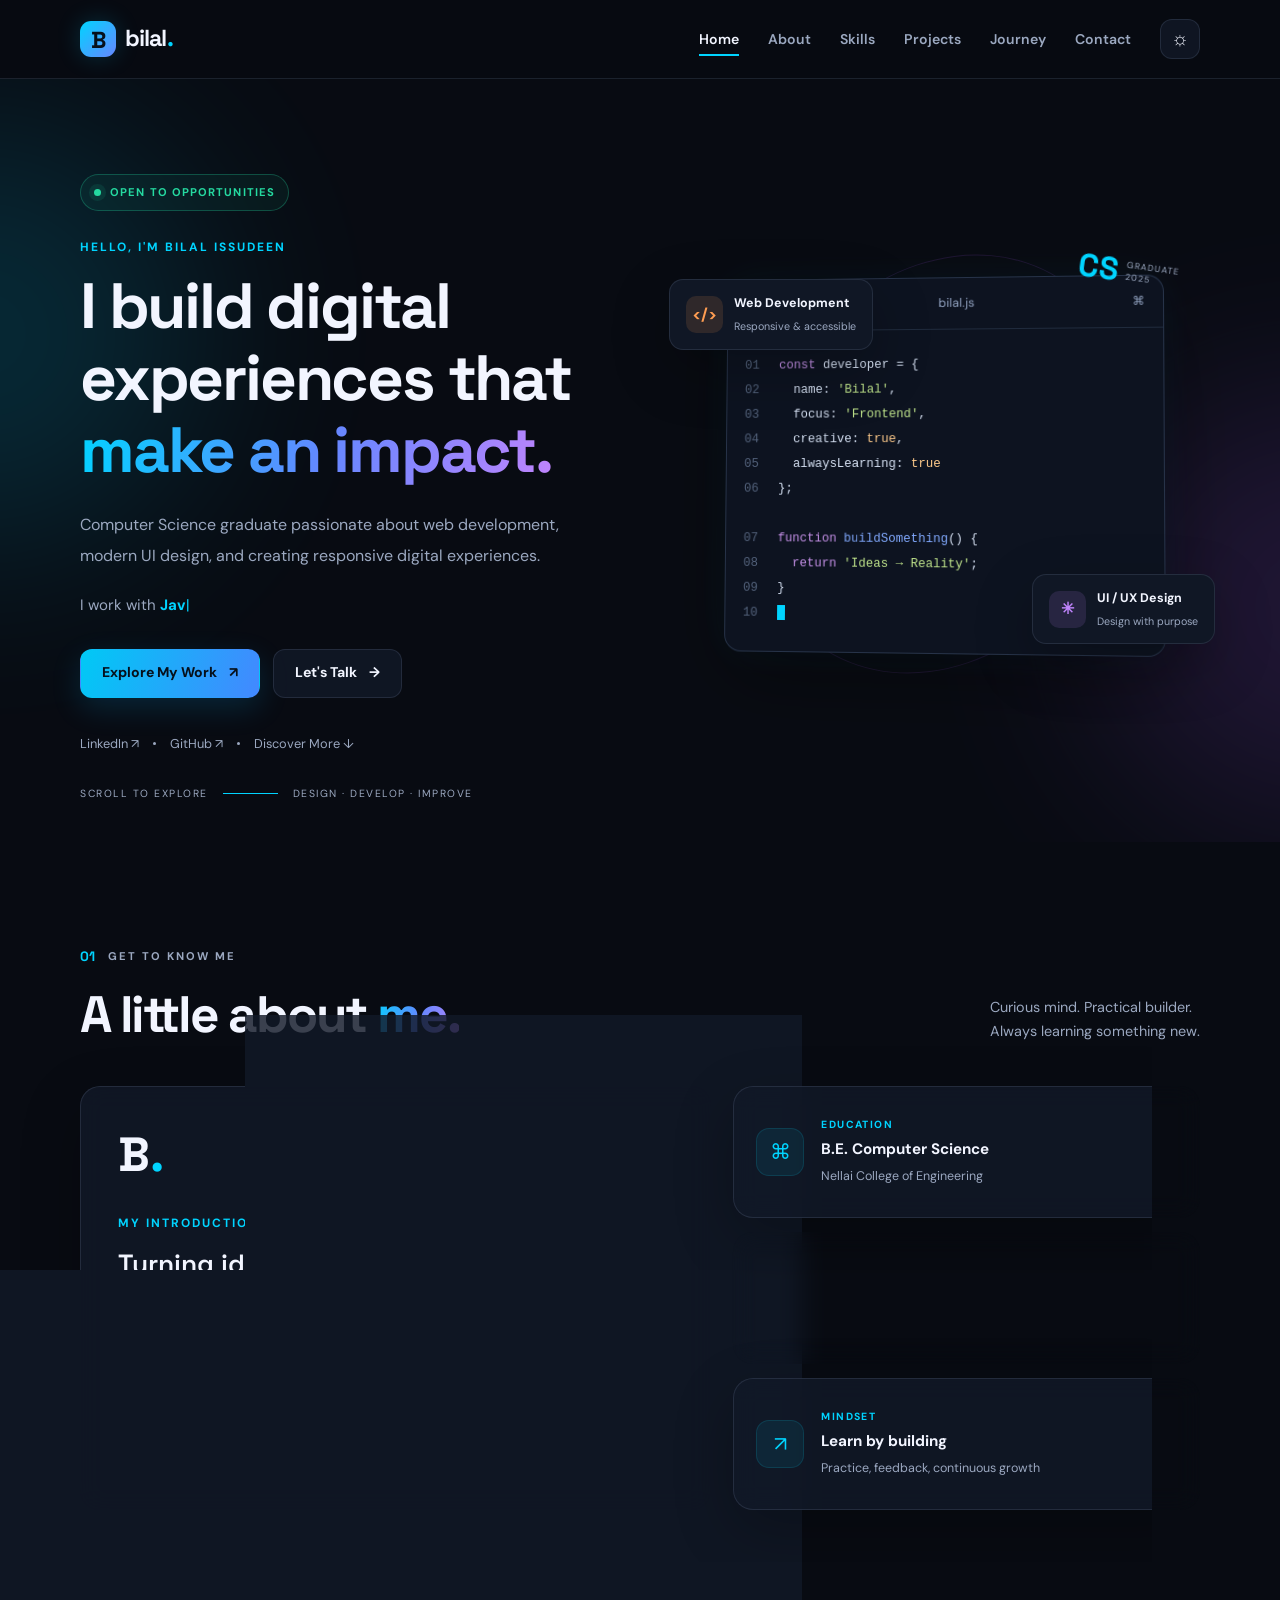
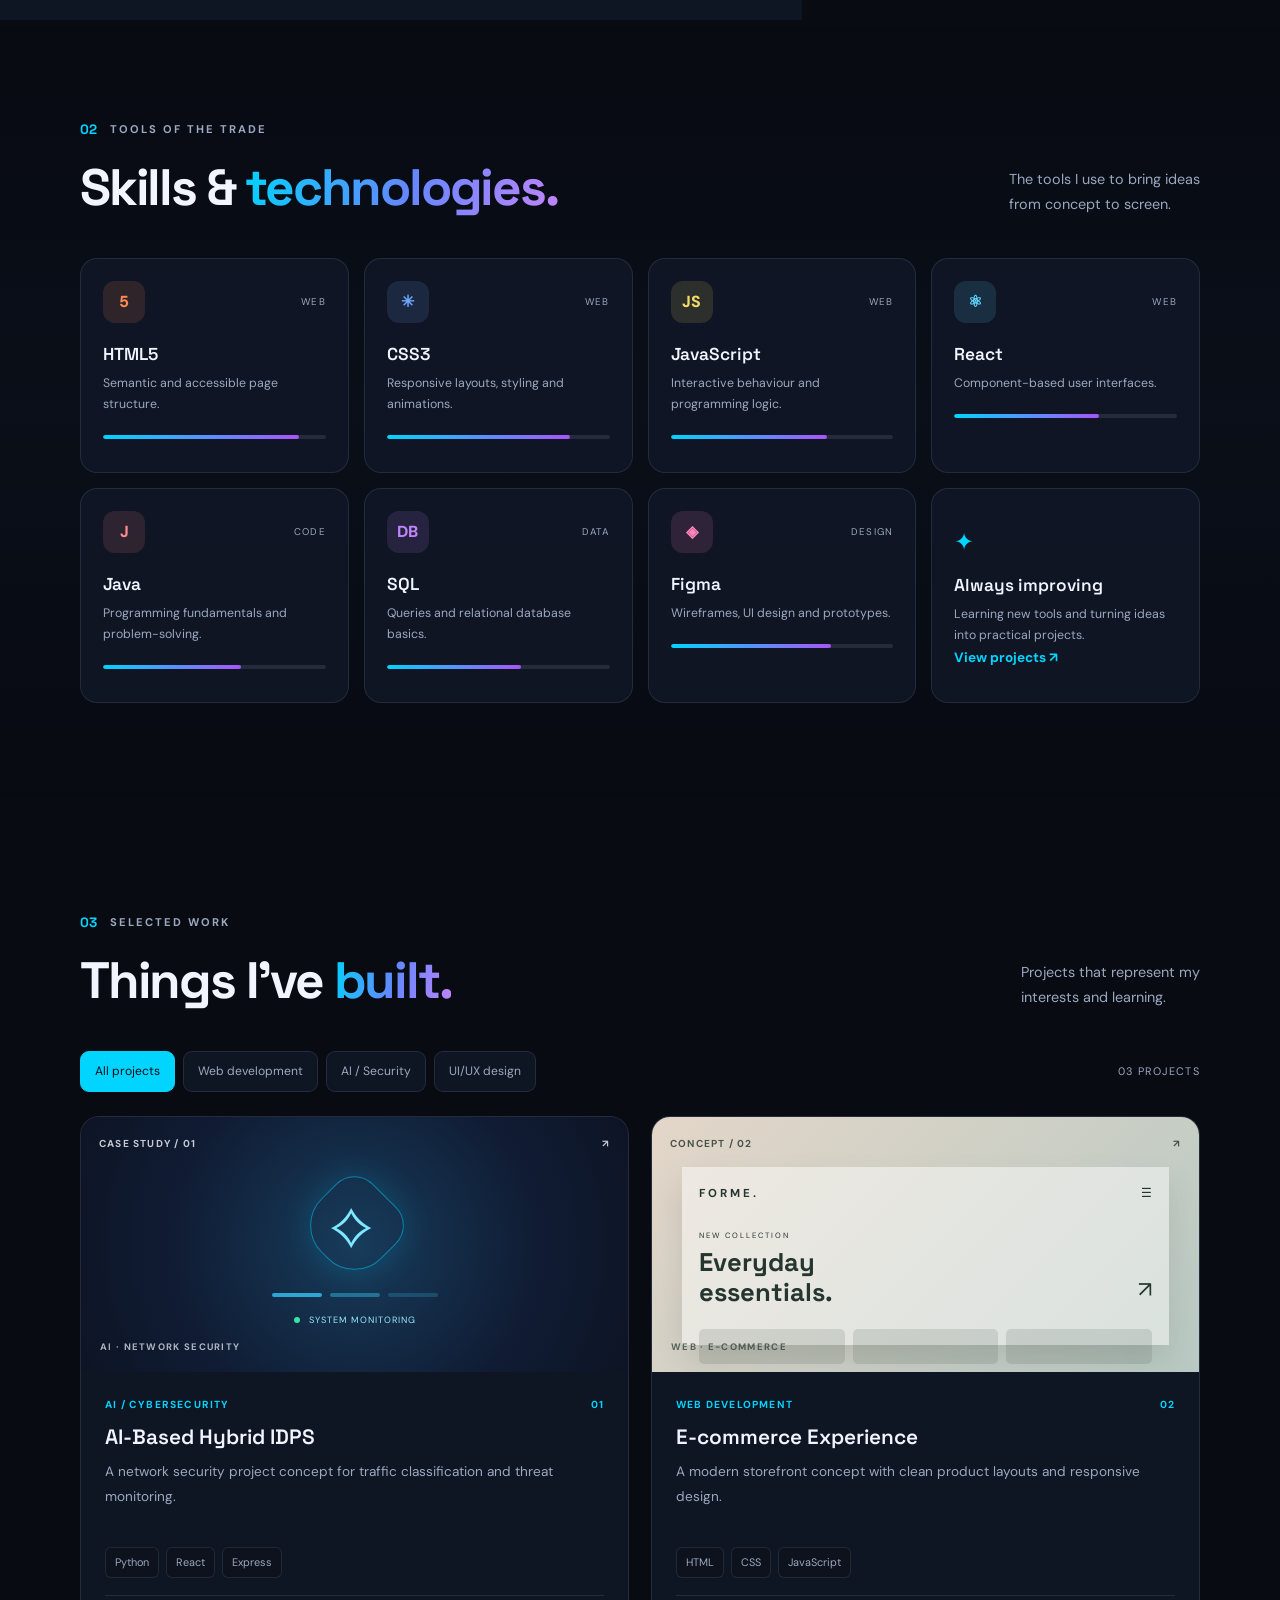
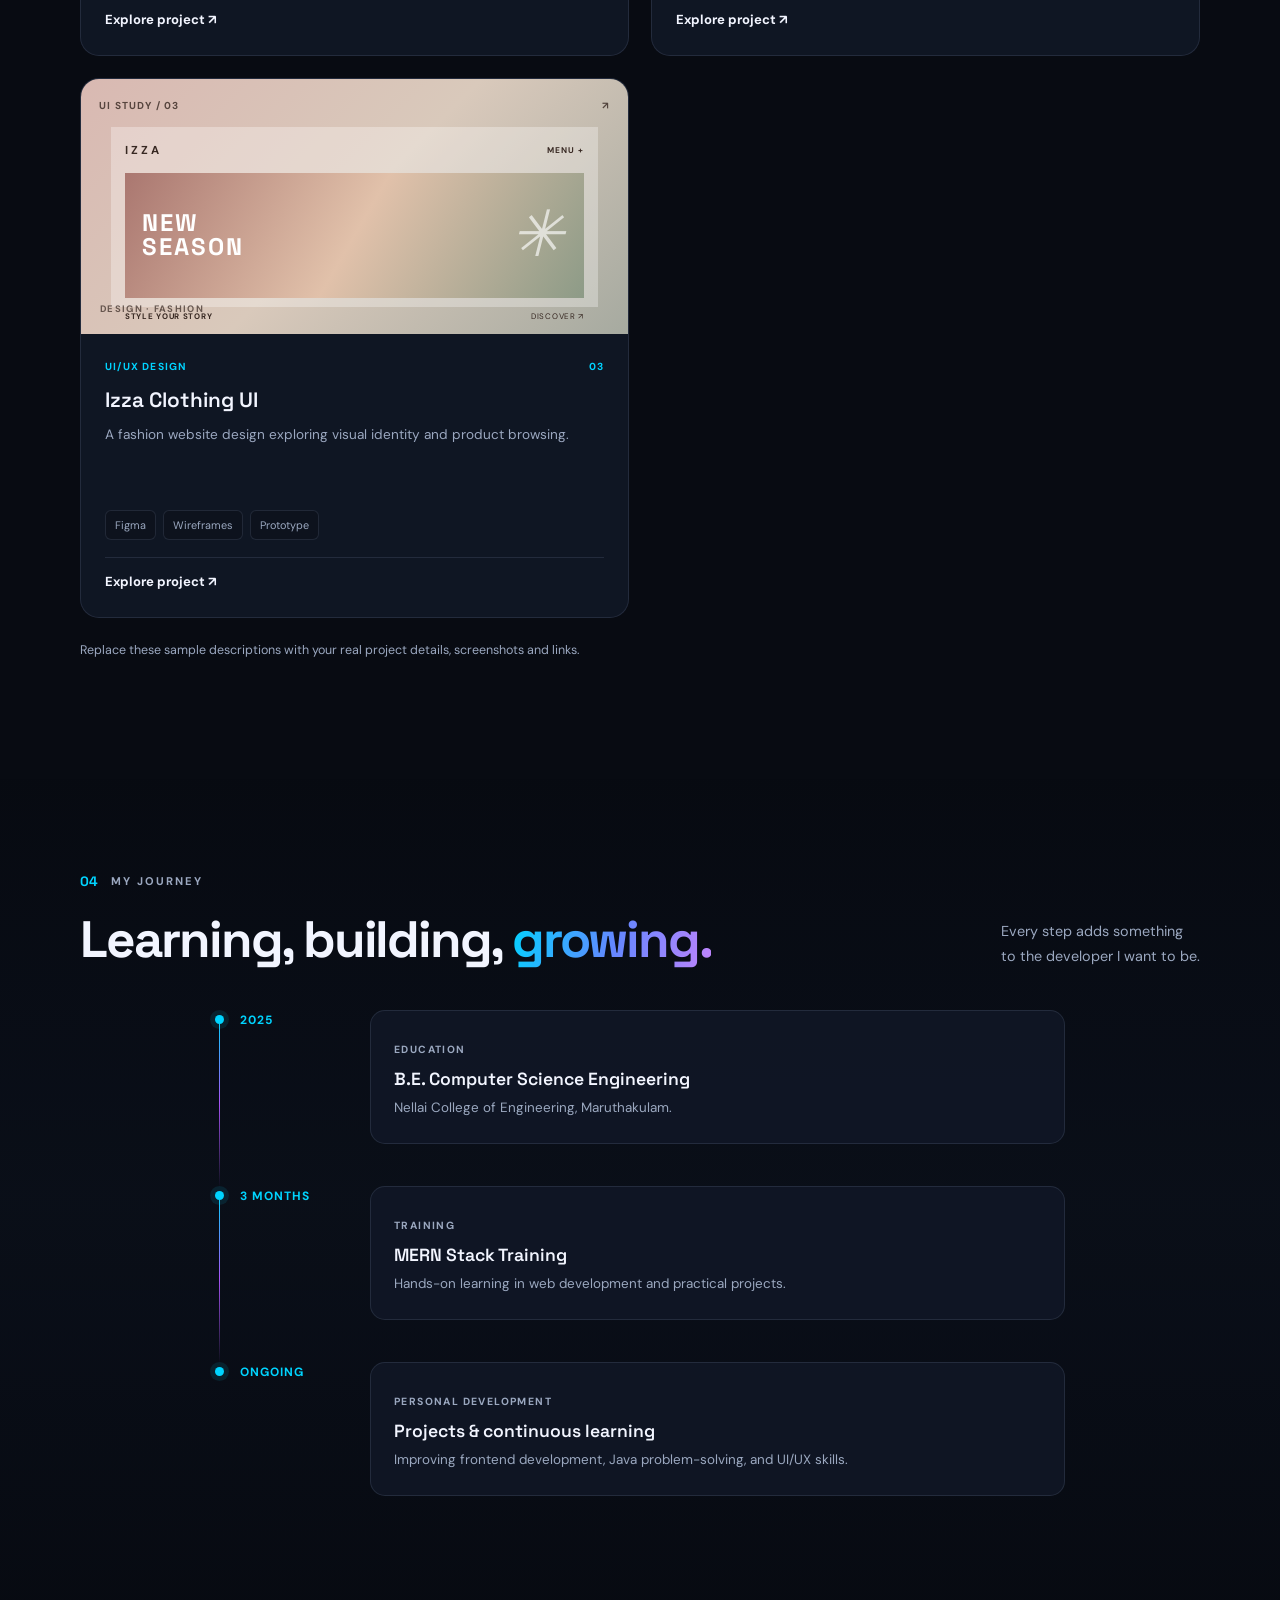
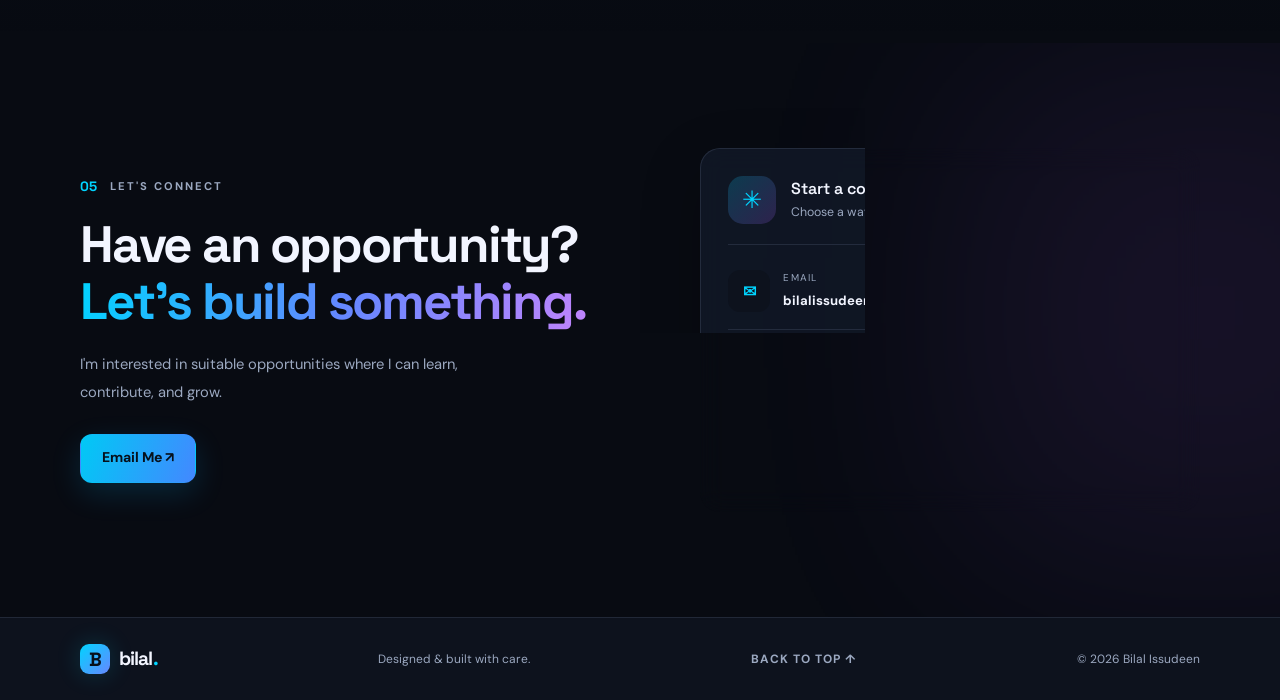
==== commit 3d8feef1: "Add files via upload" ====
--- a/index.html
+++ b/index.html
@@ -1,500 +1,500 @@
-
-<!DOCTYPE html>
-<html lang="en">
-<head>
-  <meta charset="UTF-8">
-  <meta name="viewport" content="width=device-width, initial-scale=1.0">
-  <meta name="theme-color" content="#080b12">
-  <meta name="description" content="Bilal Issudeen's developer portfolio">
-  <title>Bilal Issudeen | Portfolio</title>
-
-  <link rel="preconnect" href="https://fonts.googleapis.com">
-  <link href="https://fonts.googleapis.com/css2?family=DM+Sans:wght@400;500;600;700&family=Space+Grotesk:wght@400;500;600;700&display=swap" rel="stylesheet">
-
-  <link rel="stylesheet" href="style.css">
-  <script src="script.js" defer></script>
-</head>
-<body>
-
-  <div class="scroll-progress" id="scroll-progress"></div>
-
-  <!-- NAVBAR -->
-  <header class="site-header">
-    <nav class="nav container">
-      <a href="#home" class="brand">
-        <span class="brand-mark">B</span>
-        bilal<span class="brand-dot">.</span>
-      </a>
-
-      <button class="menu-toggle" id="menu-toggle"
-        aria-label="Open navigation" aria-expanded="false">
-        <span></span><span></span><span></span>
-      </button>
-
-      <ul class="nav-menu" id="nav-menu">
-        <li><a class="nav-link active" href="#home">Home</a></li>
-        <li><a class="nav-link" href="#about">About</a></li>
-        <li><a class="nav-link" href="#skills">Skills</a></li>
-        <li><a class="nav-link" href="#projects">Projects</a></li>
-        <li><a class="nav-link" href="#journey">Journey</a></li>
-        <li><a class="nav-link" href="#contact">Contact</a></li>
-        <li>
-          <button class="theme-toggle" id="theme-toggle"
-            aria-label="Toggle theme">☼</button>
-        </li>
-      </ul>
-    </nav>
-  </header>
-
-  <main>
-
-    <!-- HERO SECTION -->
-    <section class="hero section" id="home">
-      <div class="hero-glow glow-one"></div>
-      <div class="hero-glow glow-two"></div>
-
-      <div class="container hero-layout">
-        <div class="hero-copy reveal">
-          <div class="availability">
-            <span class="pulse-dot"></span>
-            OPEN TO OPPORTUNITIES
-          </div>
-
-          <p class="eyebrow">HELLO, I'M BILAL ISSUDEEN</p>
-
-          <h1>
-            I build digital<br>
-            experiences that<br>
-            <span class="gradient-text">make an impact.</span>
-          </h1>
-
-          <p class="hero-lead">
-            Computer Science graduate passionate about web development,
-            modern UI design, and creating responsive digital experiences.
-          </p>
-
-          <div class="typing-line">
-            I work with <span id="typing-text">HTML & CSS</span><span class="typing-cursor">|</span>
-          </div>
-
-          <div class="hero-actions">
-            <a href="#projects" class="btn btn-primary">
-              Explore My Work <span>↗</span>
-            </a>
-            <a href="#contact" class="btn btn-ghost">
-              Let's Talk <span>→</span>
-            </a>
-          </div>
-
-          <div class="hero-socials">
-            <a href="https://www.linkedin.com/in/bilal-issudeen-187a91258/"
-              target="_blank" rel="noopener noreferrer">LinkedIn ↗</a>
-            <span class="social-separator"></span>
-            <a href="https://github.com/"
-              target="_blank" rel="noopener noreferrer">GitHub ↗</a>
-            <span class="social-separator"></span>
-            <a href="#about">Discover More ↓</a>
-          </div>
-        </div>
-
-        <!-- CODE EDITOR VISUAL -->
-        <div class="hero-art reveal">
-          <div class="orbit orbit-a"></div>
-          <div class="orbit orbit-b"></div>
-
-          <div class="code-window">
-            <div class="window-top">
-              <div class="window-dots">
-                <i></i><i></i><i></i>
-              </div>
-              <span>bilal.js</span>
-              <span>⌘</span>
-            </div>
-
-            <div class="code-content">
-              <p><span class="line-no">01</span><span class="code-purple">const</span> developer = {</p>
-              <p><span class="line-no">02</span>&nbsp;&nbsp;name: <span class="code-green">'Bilal'</span>,</p>
-              <p><span class="line-no">03</span>&nbsp;&nbsp;focus: <span class="code-green">'Frontend'</span>,</p>
-              <p><span class="line-no">04</span>&nbsp;&nbsp;creative: <span class="code-orange">true</span>,</p>
-              <p><span class="line-no">05</span>&nbsp;&nbsp;alwaysLearning: <span class="code-orange">true</span></p>
-              <p><span class="line-no">06</span>};</p>
-              <br>
-              <p><span class="line-no">07</span><span class="code-purple">function</span> <span class="code-blue">buildSomething</span>() {</p>
-              <p><span class="line-no">08</span>&nbsp;&nbsp;<span class="code-purple">return</span> <span class="code-green">'Ideas → Reality'</span>;</p>
-              <p><span class="line-no">09</span>}</p>
-              <p><span class="line-no">10</span><span class="terminal-cursor"></span></p>
-            </div>
-          </div>
-
-          <div class="floating-card float-html">
-            <span class="mini-icon orange">&lt;/&gt;</span>
-            <div><strong>Web Development</strong><small>Responsive & accessible</small></div>
-          </div>
-
-          <div class="floating-card float-design">
-            <span class="mini-icon violet">✳</span>
-            <div><strong>UI / UX Design</strong><small>Design with purpose</small></div>
-          </div>
-
-          <div class="hero-stamp">
-            <span>CS</span><small>GRADUATE<br>2025</small>
-          </div>
-        </div>
-      </div>
-
-      <div class="container hero-bottom">
-        <span>SCROLL TO EXPLORE</span>
-        <div class="scroll-line"></div>
-        <span>DESIGN · DEVELOP · IMPROVE</span>
-      </div>
-    </section>
-
-    <!-- ABOUT SECTION -->
-    <section class="section" id="about">
-      <div class="container">
-        <div class="section-kicker reveal">
-          <span>01</span><p>GET TO KNOW ME</p>
-        </div>
-
-        <div class="section-title-row reveal">
-          <h2>A little about <span class="gradient-text">me.</span></h2>
-          <p>Curious mind. Practical builder.<br>Always learning something new.</p>
-        </div>
-
-        <div class="about-grid">
-          <article class="about-main glass-card reveal">
-            <div class="about-symbol">B<span>.</span></div>
-            <p class="eyebrow">MY INTRODUCTION</p>
-            <h3>Turning ideas into useful digital experiences.</h3>
-
-            <p class="body-copy">
-              I'm a B.E. Computer Science Engineering graduate from
-              Nellai College of Engineering. I enjoy developing web
-              interfaces, exploring UI/UX design, and improving my
-              programming skills through practical projects.
-            </p>
-
-            <a href="#contact" class="inline-link">Get in touch ↗</a>
-          </article>
-
-          <div class="about-side">
-            <article class="info-card glass-card reveal">
-              <span class="info-icon">⌘</span>
-              <div>
-                <p class="info-label">EDUCATION</p>
-                <h3>B.E. Computer Science</h3>
-                <p>Nellai College of Engineering</p>
-              </div>
-            </article>
-
-            <article class="info-card glass-card reveal">
-              <span class="info-icon">⌁</span>
-              <div>
-                <p class="info-label">CURRENT FOCUS</p>
-                <h3>Frontend & UI/UX</h3>
-                <p>Responsive websites and interfaces</p>
-              </div>
-            </article>
-
-            <article class="info-card glass-card reveal">
-              <span class="info-icon">↗</span>
-              <div>
-                <p class="info-label">MINDSET</p>
-                <h3>Learn by building</h3>
-                <p>Practice, feedback, continuous growth</p>
-              </div>
-            </article>
-          </div>
-        </div>
-      </div>
-    </section>
-
-    <!-- SKILLS SECTION -->
-    <section class="section skills-section" id="skills">
-      <div class="container">
-        <div class="section-kicker reveal">
-          <span>02</span><p>TOOLS OF THE TRADE</p>
-        </div>
-
-        <div class="section-title-row reveal">
-          <h2>Skills & <span class="gradient-text">technologies.</span></h2>
-          <p>The tools I use to bring ideas<br>from concept to screen.</p>
-        </div>
-
-        <div class="skills-grid">
-          <article class="skill-card reveal">
-            <div class="skill-top"><span class="skill-logo html-logo">5</span><span class="skill-type">WEB</span></div>
-            <h3>HTML5</h3><p>Semantic and accessible page structure.</p>
-            <div class="skill-meter"><span style="--level:88%"></span></div>
-          </article>
-
-          <article class="skill-card reveal">
-            <div class="skill-top"><span class="skill-logo css-logo">✳</span><span class="skill-type">WEB</span></div>
-            <h3>CSS3</h3><p>Responsive layouts, styling and animations.</p>
-            <div class="skill-meter"><span style="--level:82%"></span></div>
-          </article>
-
-          <article class="skill-card reveal">
-            <div class="skill-top"><span class="skill-logo js-logo">JS</span><span class="skill-type">WEB</span></div>
-            <h3>JavaScript</h3><p>Interactive behaviour and programming logic.</p>
-            <div class="skill-meter"><span style="--level:70%"></span></div>
-          </article>
-
-          <article class="skill-card reveal">
-            <div class="skill-top"><span class="skill-logo react-logo">⚛</span><span class="skill-type">WEB</span></div>
-            <h3>React</h3><p>Component-based user interfaces.</p>
-            <div class="skill-meter"><span style="--level:65%"></span></div>
-          </article>
-
-          <article class="skill-card reveal">
-            <div class="skill-top"><span class="skill-logo java-logo">J</span><span class="skill-type">CODE</span></div>
-            <h3>Java</h3><p>Programming fundamentals and problem-solving.</p>
-            <div class="skill-meter"><span style="--level:62%"></span></div>
-          </article>
-
-          <article class="skill-card reveal">
-            <div class="skill-top"><span class="skill-logo sql-logo">DB</span><span class="skill-type">DATA</span></div>
-            <h3>SQL</h3><p>Queries and relational database basics.</p>
-            <div class="skill-meter"><span style="--level:60%"></span></div>
-          </article>
-
-          <article class="skill-card reveal">
-            <div class="skill-top"><span class="skill-logo figma-logo">◈</span><span class="skill-type">DESIGN</span></div>
-            <h3>Figma</h3><p>Wireframes, UI design and prototypes.</p>
-            <div class="skill-meter"><span style="--level:72%"></span></div>
-          </article>
-
-          <article class="skill-card skill-note reveal">
-            <span class="sparkle">✦</span>
-            <h3>Always improving</h3>
-            <p>Learning new tools and turning ideas into practical projects.</p>
-            <a href="#projects" class="inline-link">View projects ↗</a>
-          </article>
-        </div>
-      </div>
-    </section>
-
-    <!-- PROJECTS SECTION -->
-    <section class="section projects-section" id="projects">
-      <div class="container">
-        <div class="section-kicker reveal">
-          <span>03</span><p>SELECTED WORK</p>
-        </div>
-
-        <div class="section-title-row reveal">
-          <h2>Things I've <span class="gradient-text">built.</span></h2>
-          <p>Projects that represent my<br>interests and learning.</p>
-        </div>
-
-        <div class="project-toolbar reveal">
-          <div class="filter-list">
-            <button class="filter-btn active" data-filter="all">All projects</button>
-            <button class="filter-btn" data-filter="web">Web development</button>
-            <button class="filter-btn" data-filter="ai">AI / Security</button>
-            <button class="filter-btn" data-filter="design">UI/UX design</button>
-          </div>
-          <span class="project-count" id="project-count">03 PROJECTS</span>
-        </div>
-
-        <div class="projects-grid">
-
-          <article class="project-card reveal" data-category="ai">
-            <div class="project-visual project-security">
-              <div class="visual-top"><span>CASE STUDY / 01</span><span>↗</span></div>
-              <div class="security-ui">
-                <div class="shield">⌑</div>
-                <div class="security-lines"><i></i><i></i><i></i></div>
-                <div class="security-pill"><span></span> SYSTEM MONITORING</div>
-              </div>
-              <div class="visual-caption">AI · NETWORK SECURITY</div>
-            </div>
-
-            <div class="project-content">
-              <div class="project-meta"><span>AI / CYBERSECURITY</span><span>01</span></div>
-              <h3>AI-Based Hybrid IDPS</h3>
-              <p>A network security project concept for traffic classification and threat monitoring.</p>
-              <div class="project-tags"><span>Python</span><span>React</span><span>Express</span></div>
-              <button class="project-open"
-                data-title="AI-Based Hybrid IDPS"
-                data-description="A project concept for monitoring network traffic, classifying activity using a machine-learning model, and displaying device and threat information in a dashboard."
-                data-stack="Python · Random Forest · React · Express">
-                Explore project ↗
-              </button>
-            </div>
-          </article>
-
-          <article class="project-card reveal" data-category="web">
-            <div class="project-visual project-shop">
-              <div class="visual-top"><span>CONCEPT / 02</span><span>↗</span></div>
-              <div class="shop-ui">
-                <div class="shop-head"><b>FORME.</b><span>☰</span></div>
-                <div class="shop-hero"><small>NEW COLLECTION</small><strong>Everyday<br>essentials.</strong><i>↗</i></div>
-                <div class="shop-products"><i></i><i></i><i></i></div>
-              </div>
-              <div class="visual-caption">WEB · E-COMMERCE</div>
-            </div>
-
-            <div class="project-content">
-              <div class="project-meta"><span>WEB DEVELOPMENT</span><span>02</span></div>
-              <h3>E-commerce Experience</h3>
-              <p>A modern storefront concept with clean product layouts and responsive design.</p>
-              <div class="project-tags"><span>HTML</span><span>CSS</span><span>JavaScript</span></div>
-              <button class="project-open"
-                data-title="E-commerce Experience"
-                data-description="A responsive storefront concept focused on product presentation, category navigation, and a clean shopping experience."
-                data-stack="HTML · CSS · JavaScript">
-                Explore project ↗
-              </button>
-            </div>
-          </article>
-
-          <article class="project-card reveal" data-category="design">
-            <div class="project-visual project-design">
-              <div class="visual-top"><span>UI STUDY / 03</span><span>↗</span></div>
-              <div class="fashion-ui">
-                <div class="fashion-nav">IZZA <span>MENU +</span></div>
-                <div class="fashion-image"><span>NEW<br>SEASON</span><i>✳</i></div>
-                <div class="fashion-footer"><b>STYLE YOUR STORY</b><span>DISCOVER ↗</span></div>
-              </div>
-              <div class="visual-caption">DESIGN · FASHION</div>
-            </div>
-
-            <div class="project-content">
-              <div class="project-meta"><span>UI/UX DESIGN</span><span>03</span></div>
-              <h3>Izza Clothing UI</h3>
-              <p>A fashion website design exploring visual identity and product browsing.</p>
-              <div class="project-tags"><span>Figma</span><span>Wireframes</span><span>Prototype</span></div>
-              <button class="project-open"
-                data-title="Izza Clothing UI"
-                data-description="A fashion e-commerce UI/UX concept covering color palette, typography, reusable components, screens, and prototype flow."
-                data-stack="Figma · UI/UX · Prototyping">
-                Explore project ↗
-              </button>
-            </div>
-          </article>
-        </div>
-        <p class="projects-note">Replace these sample descriptions with your real project details, screenshots and links.</p>
-      </div>
-    </section>
-
-    <!-- JOURNEY SECTION -->
-    <section class="section journey-section" id="journey">
-      <div class="container">
-        <div class="section-kicker reveal">
-          <span>04</span><p>MY JOURNEY</p>
-        </div>
-
-        <div class="section-title-row reveal">
-          <h2>Learning, building, <span class="gradient-text">growing.</span></h2>
-          <p>Every step adds something<br>to the developer I want to be.</p>
-        </div>
-
-        <div class="timeline">
-          <article class="timeline-item reveal">
-            <div class="timeline-marker"></div>
-            <div class="timeline-date">2025</div>
-            <div class="timeline-content">
-              <span class="timeline-type">EDUCATION</span>
-              <h3>B.E. Computer Science Engineering</h3>
-              <p>Nellai College of Engineering, Maruthakulam.</p>
-            </div>
-          </article>
-
-          <article class="timeline-item reveal">
-            <div class="timeline-marker"></div>
-            <div class="timeline-date">3 MONTHS</div>
-            <div class="timeline-content">
-              <span class="timeline-type">TRAINING</span>
-              <h3>MERN Stack Training</h3>
-              <p>Hands-on learning in web development and practical projects.</p>
-            </div>
-          </article>
-
-          <article class="timeline-item reveal">
-            <div class="timeline-marker"></div>
-            <div class="timeline-date">ONGOING</div>
-            <div class="timeline-content">
-              <span class="timeline-type">PERSONAL DEVELOPMENT</span>
-              <h3>Projects & continuous learning</h3>
-              <p>Improving frontend development, Java problem-solving, and UI/UX skills.</p>
-            </div>
-          </article>
-        </div>
-      </div>
-    </section>
-
-    <!-- CONTACT SECTION -->
-    <section class="section contact-section" id="contact">
-      <div class="contact-glow"></div>
-
-      <div class="container contact-layout">
-        <div class="contact-copy reveal">
-          <div class="section-kicker"><span>05</span><p>LET'S CONNECT</p></div>
-          <h2>Have an opportunity?<br><span class="gradient-text">Let's build something.</span></h2>
-          <p>I'm interested in suitable opportunities where I can learn, contribute, and grow.</p>
-          <a class="btn btn-primary" href="mailto:yourmail@example.com">Email Me ↗</a>
-        </div>
-
-        <div class="contact-panel glass-card reveal">
-          <div class="contact-panel-top">
-            <span class="contact-orb">✳</span>
-            <div><h3>Start a conversation</h3><p>Choose a way to reach me.</p></div>
-          </div>
-
-          <a class="contact-row" href="mailto:yourmail@example.com">
-            <span class="contact-row-icon">✉</span>
-            <span><small>EMAIL</small><strong>bilalissudeen@gmail.com</strong></span>
-            <span class="row-arrow">↗</span>
-          </a>
-
-          <a class="contact-row" href="https://www.linkedin.com/in/bilal-issudeen-187a91258/"
-             target="_blank" rel="noopener noreferrer">
-            <span class="contact-row-icon">in</span>
-            <span><small>LINKEDIN</small><strong>Connect professionally</strong></span>
-            <span class="row-arrow">↗</span>
-          </a>
-
-          <a class="contact-row" href="https://github.com/BILALISSSUDEEN/"
-             target="_blank" rel="noopener noreferrer">
-            <span class="contact-row-icon">⌘</span>
-            <span><small>GITHUB</small><strong>Explore repositories</strong></span>
-            <span class="row-arrow">↗</span>
-          </a>
-        </div>
-      </div>
-    </section>
-
-  </main>
-
-  <!-- FOOTER -->
-  <footer class="footer">
-    <div class="container footer-inner">
-      <a href="#home" class="brand">
-        <span class="brand-mark">B</span>bilal<span class="brand-dot">.</span>
-      </a>
-      <p>Designed & built with care.</p>
-      <a href="#home" class="back-top">BACK TO TOP ↑</a>
-      <span class="copyright">© <span id="year"></span> Bilal Issudeen</span>
-    </div>
-  </footer>
-
-  <!-- PROJECT POPUP -->
-  <div class="modal" id="project-modal" aria-hidden="true">
-    <div class="modal-backdrop" data-close-modal></div>
-    <div class="modal-dialog" role="dialog" aria-modal="true" aria-labelledby="modal-title">
-      <button class="modal-close" id="modal-close" aria-label="Close">×</button>
-      <p class="eyebrow">PROJECT OVERVIEW</p>
-      <h2 id="modal-title">Project title</h2>
-      <p class="modal-description" id="modal-description"></p>
-      <div class="modal-stack">
-        <span>TECH STACK</span>
-        <p id="modal-stack"></p>
-      </div>
-      <button class="btn btn-primary" id="modal-done">Close ✓</button>
-    </div>
-  </div>
-
-  <button id="back-to-top" class="back-to-top" aria-label="Back to top">↑</button>
-
-</body>
-</html>
+
+<!DOCTYPE html>
+<html lang="en">
+<head>
+  <meta charset="UTF-8">
+  <meta name="viewport" content="width=device-width, initial-scale=1.0">
+  <meta name="theme-color" content="#080b12">
+  <meta name="description" content="Bilal Issudeen's developer portfolio">
+  <title>Bilal Issudeen | Portfolio</title>
+
+  <link rel="preconnect" href="https://fonts.googleapis.com">
+  <link href="https://fonts.googleapis.com/css2?family=DM+Sans:wght@400;500;600;700&family=Space+Grotesk:wght@400;500;600;700&display=swap" rel="stylesheet">
+
+  <link rel="stylesheet" href="style.css">
+  <script src="script.js" defer></script>
+</head>
+<body>
+
+  <div class="scroll-progress" id="scroll-progress"></div>
+
+  <!-- NAVBAR -->
+  <header class="site-header">
+    <nav class="nav container">
+      <a href="#home" class="brand">
+        <span class="brand-mark">B</span>
+        bilal<span class="brand-dot">.</span>
+      </a>
+
+      <button class="menu-toggle" id="menu-toggle"
+        aria-label="Open navigation" aria-expanded="false">
+        <span></span><span></span><span></span>
+      </button>
+
+      <ul class="nav-menu" id="nav-menu">
+        <li><a class="nav-link active" href="#home">Home</a></li>
+        <li><a class="nav-link" href="#about">About</a></li>
+        <li><a class="nav-link" href="#skills">Skills</a></li>
+        <li><a class="nav-link" href="#projects">Projects</a></li>
+        <li><a class="nav-link" href="#journey">Journey</a></li>
+        <li><a class="nav-link" href="#contact">Contact</a></li>
+        <li>
+          <button class="theme-toggle" id="theme-toggle"
+            aria-label="Toggle theme">☼</button>
+        </li>
+      </ul>
+    </nav>
+  </header>
+
+  <main>
+
+    <!-- HERO SECTION -->
+    <section class="hero section" id="home">
+      <div class="hero-glow glow-one"></div>
+      <div class="hero-glow glow-two"></div>
+
+      <div class="container hero-layout">
+        <div class="hero-copy reveal">
+          <div class="availability">
+            <span class="pulse-dot"></span>
+            OPEN TO OPPORTUNITIES
+          </div>
+
+          <p class="eyebrow">HELLO, I'M BILAL ISSUDEEN</p>
+
+          <h1>
+            I build digital<br>
+            experiences that<br>
+            <span class="gradient-text">make an impact.</span>
+          </h1>
+
+          <p class="hero-lead">
+            Computer Science graduate passionate about web development,
+            modern UI design, and creating responsive digital experiences.
+          </p>
+
+          <div class="typing-line">
+            I work with <span id="typing-text">HTML & CSS</span><span class="typing-cursor">|</span>
+          </div>
+
+          <div class="hero-actions">
+            <a href="#projects" class="btn btn-primary">
+              Explore My Work <span>↗</span>
+            </a>
+            <a href="#contact" class="btn btn-ghost">
+              Let's Talk <span>→</span>
+            </a>
+          </div>
+
+          <div class="hero-socials">
+            <a href="https://www.linkedin.com/in/bilal-issudeen-187a91258/"
+              target="_blank" rel="noopener noreferrer">LinkedIn ↗</a>
+            <span class="social-separator"></span>
+            <a href="https://github.com/"
+              target="_blank" rel="noopener noreferrer">GitHub ↗</a>
+            <span class="social-separator"></span>
+            <a href="#about">Discover More ↓</a>
+          </div>
+        </div>
+
+        <!-- CODE EDITOR VISUAL -->
+        <div class="hero-art reveal">
+          <div class="orbit orbit-a"></div>
+          <div class="orbit orbit-b"></div>
+
+          <div class="code-window">
+            <div class="window-top">
+              <div class="window-dots">
+                <i></i><i></i><i></i>
+              </div>
+              <span>bilal.js</span>
+              <span>⌘</span>
+            </div>
+
+            <div class="code-content">
+              <p><span class="line-no">01</span><span class="code-purple">const</span> developer = {</p>
+              <p><span class="line-no">02</span>&nbsp;&nbsp;name: <span class="code-green">'Bilal'</span>,</p>
+              <p><span class="line-no">03</span>&nbsp;&nbsp;focus: <span class="code-green">'Frontend'</span>,</p>
+              <p><span class="line-no">04</span>&nbsp;&nbsp;creative: <span class="code-orange">true</span>,</p>
+              <p><span class="line-no">05</span>&nbsp;&nbsp;alwaysLearning: <span class="code-orange">true</span></p>
+              <p><span class="line-no">06</span>};</p>
+              <br>
+              <p><span class="line-no">07</span><span class="code-purple">function</span> <span class="code-blue">buildSomething</span>() {</p>
+              <p><span class="line-no">08</span>&nbsp;&nbsp;<span class="code-purple">return</span> <span class="code-green">'Ideas → Reality'</span>;</p>
+              <p><span class="line-no">09</span>}</p>
+              <p><span class="line-no">10</span><span class="terminal-cursor"></span></p>
+            </div>
+          </div>
+
+          <div class="floating-card float-html">
+            <span class="mini-icon orange">&lt;/&gt;</span>
+            <div><strong>Web Development</strong><small>Responsive & accessible</small></div>
+          </div>
+
+          <div class="floating-card float-design">
+            <span class="mini-icon violet">✳</span>
+            <div><strong>UI / UX Design</strong><small>Design with purpose</small></div>
+          </div>
+
+          <div class="hero-stamp">
+            <span>CS</span><small>GRADUATE<br>2025</small>
+          </div>
+        </div>
+      </div>
+
+      <div class="container hero-bottom">
+        <span>SCROLL TO EXPLORE</span>
+        <div class="scroll-line"></div>
+        <span>DESIGN · DEVELOP · IMPROVE</span>
+      </div>
+    </section>
+
+    <!-- ABOUT SECTION -->
+    <section class="section" id="about">
+      <div class="container">
+        <div class="section-kicker reveal">
+          <span>01</span><p>GET TO KNOW ME</p>
+        </div>
+
+        <div class="section-title-row reveal">
+          <h2>A little about <span class="gradient-text">me.</span></h2>
+          <p>Curious mind. Practical builder.<br>Always learning something new.</p>
+        </div>
+
+        <div class="about-grid">
+          <article class="about-main glass-card reveal">
+            <div class="about-symbol">B<span>.</span></div>
+            <p class="eyebrow">MY INTRODUCTION</p>
+            <h3>Turning ideas into useful digital experiences.</h3>
+
+            <p class="body-copy">
+              I'm a B.E. Computer Science Engineering graduate from
+              Nellai College of Engineering. I enjoy developing web
+              interfaces, exploring UI/UX design, and improving my
+              programming skills through practical projects.
+            </p>
+
+            <a href="#contact" class="inline-link">Get in touch ↗</a>
+          </article>
+
+          <div class="about-side">
+            <article class="info-card glass-card reveal">
+              <span class="info-icon">⌘</span>
+              <div>
+                <p class="info-label">EDUCATION</p>
+                <h3>B.E. Computer Science</h3>
+                <p>Nellai College of Engineering</p>
+              </div>
+            </article>
+
+            <article class="info-card glass-card reveal">
+              <span class="info-icon">⌁</span>
+              <div>
+                <p class="info-label">CURRENT FOCUS</p>
+                <h3>Frontend & UI/UX</h3>
+                <p>Responsive websites and interfaces</p>
+              </div>
+            </article>
+
+            <article class="info-card glass-card reveal">
+              <span class="info-icon">↗</span>
+              <div>
+                <p class="info-label">MINDSET</p>
+                <h3>Learn by building</h3>
+                <p>Practice, feedback, continuous growth</p>
+              </div>
+            </article>
+          </div>
+        </div>
+      </div>
+    </section>
+
+    <!-- SKILLS SECTION -->
+    <section class="section skills-section" id="skills">
+      <div class="container">
+        <div class="section-kicker reveal">
+          <span>02</span><p>TOOLS OF THE TRADE</p>
+        </div>
+
+        <div class="section-title-row reveal">
+          <h2>Skills & <span class="gradient-text">technologies.</span></h2>
+          <p>The tools I use to bring ideas<br>from concept to screen.</p>
+        </div>
+
+        <div class="skills-grid">
+          <article class="skill-card reveal">
+            <div class="skill-top"><span class="skill-logo html-logo">5</span><span class="skill-type">WEB</span></div>
+            <h3>HTML5</h3><p>Semantic and accessible page structure.</p>
+            <div class="skill-meter"><span style="--level:88%"></span></div>
+          </article>
+
+          <article class="skill-card reveal">
+            <div class="skill-top"><span class="skill-logo css-logo">✳</span><span class="skill-type">WEB</span></div>
+            <h3>CSS3</h3><p>Responsive layouts, styling and animations.</p>
+            <div class="skill-meter"><span style="--level:82%"></span></div>
+          </article>
+
+          <article class="skill-card reveal">
+            <div class="skill-top"><span class="skill-logo js-logo">JS</span><span class="skill-type">WEB</span></div>
+            <h3>JavaScript</h3><p>Interactive behaviour and programming logic.</p>
+            <div class="skill-meter"><span style="--level:70%"></span></div>
+          </article>
+
+          <article class="skill-card reveal">
+            <div class="skill-top"><span class="skill-logo react-logo">⚛</span><span class="skill-type">WEB</span></div>
+            <h3>React</h3><p>Component-based user interfaces.</p>
+            <div class="skill-meter"><span style="--level:65%"></span></div>
+          </article>
+
+          <article class="skill-card reveal">
+            <div class="skill-top"><span class="skill-logo java-logo">J</span><span class="skill-type">CODE</span></div>
+            <h3>Java</h3><p>Programming fundamentals and problem-solving.</p>
+            <div class="skill-meter"><span style="--level:62%"></span></div>
+          </article>
+
+          <article class="skill-card reveal">
+            <div class="skill-top"><span class="skill-logo sql-logo">DB</span><span class="skill-type">DATA</span></div>
+            <h3>SQL</h3><p>Queries and relational database basics.</p>
+            <div class="skill-meter"><span style="--level:60%"></span></div>
+          </article>
+
+          <article class="skill-card reveal">
+            <div class="skill-top"><span class="skill-logo figma-logo">◈</span><span class="skill-type">DESIGN</span></div>
+            <h3>Figma</h3><p>Wireframes, UI design and prototypes.</p>
+            <div class="skill-meter"><span style="--level:72%"></span></div>
+          </article>
+
+          <article class="skill-card skill-note reveal">
+            <span class="sparkle">✦</span>
+            <h3>Always improving</h3>
+            <p>Learning new tools and turning ideas into practical projects.</p>
+            <a href="#projects" class="inline-link">View projects ↗</a>
+          </article>
+        </div>
+      </div>
+    </section>
+
+    <!-- PROJECTS SECTION -->
+    <section class="section projects-section" id="projects">
+      <div class="container">
+        <div class="section-kicker reveal">
+          <span>03</span><p>SELECTED WORK</p>
+        </div>
+
+        <div class="section-title-row reveal">
+          <h2>Things I've <span class="gradient-text">built.</span></h2>
+          <p>Projects that represent my<br>interests and learning.</p>
+        </div>
+
+        <div class="project-toolbar reveal">
+          <div class="filter-list">
+            <button class="filter-btn active" data-filter="all">All projects</button>
+            <button class="filter-btn" data-filter="web">Web development</button>
+            <button class="filter-btn" data-filter="ai">AI / Security</button>
+            <button class="filter-btn" data-filter="design">UI/UX design</button>
+          </div>
+          <span class="project-count" id="project-count">03 PROJECTS</span>
+        </div>
+
+        <div class="projects-grid">
+
+          <article class="project-card reveal" data-category="ai">
+            <div class="project-visual project-security">
+              <div class="visual-top"><span>CASE STUDY / 01</span><span>↗</span></div>
+              <div class="security-ui">
+                <div class="shield">⌑</div>
+                <div class="security-lines"><i></i><i></i><i></i></div>
+                <div class="security-pill"><span></span> SYSTEM MONITORING</div>
+              </div>
+              <div class="visual-caption">AI · NETWORK SECURITY</div>
+            </div>
+
+            <div class="project-content">
+              <div class="project-meta"><span>AI / CYBERSECURITY</span><span>01</span></div>
+              <h3>AI-Based Hybrid IDPS</h3>
+              <p>A network security project concept for traffic classification and threat monitoring.</p>
+              <div class="project-tags"><span>Python</span><span>React</span><span>Express</span></div>
+              <button class="project-open"
+                data-title="AI-Based Hybrid IDPS"
+                data-description="A project concept for monitoring network traffic, classifying activity using a machine-learning model, and displaying device and threat information in a dashboard."
+                data-stack="Python · Random Forest · React · Express">
+                Explore project ↗
+              </button>
+            </div>
+          </article>
+
+          <article class="project-card reveal" data-category="web">
+            <div class="project-visual project-shop">
+              <div class="visual-top"><span>CONCEPT / 02</span><span>↗</span></div>
+              <div class="shop-ui">
+                <div class="shop-head"><b>FORME.</b><span>☰</span></div>
+                <div class="shop-hero"><small>NEW COLLECTION</small><strong>Everyday<br>essentials.</strong><i>↗</i></div>
+                <div class="shop-products"><i></i><i></i><i></i></div>
+              </div>
+              <div class="visual-caption">WEB · E-COMMERCE</div>
+            </div>
+
+            <div class="project-content">
+              <div class="project-meta"><span>WEB DEVELOPMENT</span><span>02</span></div>
+              <h3>E-commerce Experience</h3>
+              <p>A modern storefront concept with clean product layouts and responsive design.</p>
+              <div class="project-tags"><span>HTML</span><span>CSS</span><span>JavaScript</span></div>
+              <button class="project-open"
+                data-title="E-commerce Experience"
+                data-description="A responsive storefront concept focused on product presentation, category navigation, and a clean shopping experience."
+                data-stack="HTML · CSS · JavaScript">
+                Explore project ↗
+              </button>
+            </div>
+          </article>
+
+          <article class="project-card reveal" data-category="design">
+            <div class="project-visual project-design">
+              <div class="visual-top"><span>UI STUDY / 03</span><span>↗</span></div>
+              <div class="fashion-ui">
+                <div class="fashion-nav">IZZA <span>MENU +</span></div>
+                <div class="fashion-image"><span>NEW<br>SEASON</span><i>✳</i></div>
+                <div class="fashion-footer"><b>STYLE YOUR STORY</b><span>DISCOVER ↗</span></div>
+              </div>
+              <div class="visual-caption">DESIGN · FASHION</div>
+            </div>
+
+            <div class="project-content">
+              <div class="project-meta"><span>UI/UX DESIGN</span><span>03</span></div>
+              <h3>Izza Clothing UI</h3>
+              <p>A fashion website design exploring visual identity and product browsing.</p>
+              <div class="project-tags"><span>Figma</span><span>Wireframes</span><span>Prototype</span></div>
+              <button class="project-open"
+                data-title="Izza Clothing UI"
+                data-description="A fashion e-commerce UI/UX concept covering color palette, typography, reusable components, screens, and prototype flow."
+                data-stack="Figma · UI/UX · Prototyping">
+                Explore project ↗
+              </button>
+            </div>
+          </article>
+        </div>
+        <p class="projects-note">Replace these sample descriptions with your real project details, screenshots and links.</p>
+      </div>
+    </section>
+
+    <!-- JOURNEY SECTION -->
+    <section class="section journey-section" id="journey">
+      <div class="container">
+        <div class="section-kicker reveal">
+          <span>04</span><p>MY JOURNEY</p>
+        </div>
+
+        <div class="section-title-row reveal">
+          <h2>Learning, building, <span class="gradient-text">growing.</span></h2>
+          <p>Every step adds something<br>to the developer I want to be.</p>
+        </div>
+
+        <div class="timeline">
+          <article class="timeline-item reveal">
+            <div class="timeline-marker"></div>
+            <div class="timeline-date">2025</div>
+            <div class="timeline-content">
+              <span class="timeline-type">EDUCATION</span>
+              <h3>B.E. Computer Science Engineering</h3>
+              <p>Nellai College of Engineering, Maruthakulam.</p>
+            </div>
+          </article>
+
+          <article class="timeline-item reveal">
+            <div class="timeline-marker"></div>
+            <div class="timeline-date">3 MONTHS</div>
+            <div class="timeline-content">
+              <span class="timeline-type">TRAINING</span>
+              <h3>MERN Stack Training</h3>
+              <p>Hands-on learning in web development and practical projects.</p>
+            </div>
+          </article>
+
+          <article class="timeline-item reveal">
+            <div class="timeline-marker"></div>
+            <div class="timeline-date">ONGOING</div>
+            <div class="timeline-content">
+              <span class="timeline-type">PERSONAL DEVELOPMENT</span>
+              <h3>Projects & continuous learning</h3>
+              <p>Improving frontend development, Java problem-solving, and UI/UX skills.</p>
+            </div>
+          </article>
+        </div>
+      </div>
+    </section>
+
+    <!-- CONTACT SECTION -->
+    <section class="section contact-section" id="contact">
+      <div class="contact-glow"></div>
+
+      <div class="container contact-layout">
+        <div class="contact-copy reveal">
+          <div class="section-kicker"><span>05</span><p>LET'S CONNECT</p></div>
+          <h2>Have an opportunity?<br><span class="gradient-text">Let's build something.</span></h2>
+          <p>I'm interested in suitable opportunities where I can learn, contribute, and grow.</p>
+          <a class="btn btn-primary" href="mailto:yourmail@example.com">Email Me ↗</a>
+        </div>
+
+        <div class="contact-panel glass-card reveal">
+          <div class="contact-panel-top">
+            <span class="contact-orb">✳</span>
+            <div><h3>Start a conversation</h3><p>Choose a way to reach me.</p></div>
+          </div>
+
+          <a class="contact-row" href="mailto:yourmail@example.com">
+            <span class="contact-row-icon">✉</span>
+            <span><small>EMAIL</small><strong>bilalissudeen@gmail.com</strong></span>
+            <span class="row-arrow">↗</span>
+          </a>
+
+          <a class="contact-row" href="https://www.linkedin.com/in/bilal-issudeen-187a91258/"
+             target="_blank" rel="noopener noreferrer">
+            <span class="contact-row-icon">in</span>
+            <span><small>LINKEDIN</small><strong>Connect professionally</strong></span>
+            <span class="row-arrow">↗</span>
+          </a>
+
+          <a class="contact-row" href="https://github.com/BILALISSSUDEEN/"
+             target="_blank" rel="noopener noreferrer">
+            <span class="contact-row-icon">⌘</span>
+            <span><small>GITHUB</small><strong>Explore repositories</strong></span>
+            <span class="row-arrow">↗</span>
+          </a>
+        </div>
+      </div>
+    </section>
+
+  </main>
+
+  <!-- FOOTER -->
+  <footer class="footer">
+    <div class="container footer-inner">
+      <a href="#home" class="brand">
+        <span class="brand-mark">B</span>bilal<span class="brand-dot">.</span>
+      </a>
+      <p>Designed & built with care.</p>
+      <a href="#home" class="back-top">BACK TO TOP ↑</a>
+      <span class="copyright">© <span id="year"></span> Bilal Issudeen</span>
+    </div>
+  </footer>
+
+  <!-- PROJECT POPUP -->
+  <div class="modal" id="project-modal" aria-hidden="true">
+    <div class="modal-backdrop" data-close-modal></div>
+    <div class="modal-dialog" role="dialog" aria-modal="true" aria-labelledby="modal-title">
+      <button class="modal-close" id="modal-close" aria-label="Close">×</button>
+      <p class="eyebrow">PROJECT OVERVIEW</p>
+      <h2 id="modal-title">Project title</h2>
+      <p class="modal-description" id="modal-description"></p>
+      <div class="modal-stack">
+        <span>TECH STACK</span>
+        <p id="modal-stack"></p>
+      </div>
+      <button class="btn btn-primary" id="modal-done">Close ✓</button>
+    </div>
+  </div>
+
+  <button id="back-to-top" class="back-to-top" aria-label="Back to top">↑</button>
+
+</body>
+</html>
--- a/style.css
+++ b/style.css
@@ -1,1947 +1,1947 @@
-
-/* ========================================
-   BILAL PORTFOLIO - MAIN STYLES
-======================================== */
-
-:root {
-  --bg: #080b12;
-  --bg-soft: #0d121d;
-  --card: rgba(18, 25, 40, 0.82);
-  --card-solid: #101725;
-  --text: #f2f5ff;
-  --muted: #9ba8c0;
-  --line: rgba(155, 177, 214, 0.14);
-  --cyan: #00d4ff;
-  --blue: #4388ff;
-  --purple: #a855f7;
-  --green: #25d9a0;
-  --shadow: 0 20px 60px rgba(0, 0, 0, 0.24);
-}
-
-* {
-  margin: 0;
-  padding: 0;
-  box-sizing: border-box;
-}
-
-html {
-  scroll-behavior: smooth;
-  scroll-padding-top: 90px;
-}
-
-body {
-  background: var(--bg);
-  color: var(--text);
-  font-family: "DM Sans", Arial, sans-serif;
-  line-height: 1.7;
-  overflow-x: hidden;
-  transition: background 0.3s, color 0.3s;
-}
-
-body.light-theme {
-  --bg: #f5f7fc;
-  --bg-soft: #eaf0fa;
-  --card: rgba(255, 255, 255, 0.86);
-  --card-solid: #ffffff;
-  --text: #172139;
-  --muted: #65728b;
-  --line: rgba(40, 60, 100, 0.14);
-  --shadow: 0 20px 50px rgba(40, 60, 100, 0.1);
-}
-
-a {
-  color: inherit;
-  text-decoration: none;
-}
-
-button {
-  font: inherit;
-}
-
-button,
-a {
-  -webkit-tap-highlight-color: transparent;
-}
-
-button:focus-visible,
-a:focus-visible {
-  outline: 2px solid var(--cyan);
-  outline-offset: 4px;
-}
-
-img {
-  display: block;
-  max-width: 100%;
-}
-
-::selection {
-  background: var(--cyan);
-  color: #06101b;
-}
-
-.container {
-  width: min(1120px, 88%);
-  margin: 0 auto;
-}
-
-.section {
-  padding: 105px 0;
-  position: relative;
-}
-
-.gradient-text {
-  background: linear-gradient(105deg, var(--cyan), #6487ff 52%, #c084fc);
-  background-clip: text;
-  -webkit-background-clip: text;
-  color: transparent;
-}
-
-.scroll-progress {
-  position: fixed;
-  inset: 0 auto auto 0;
-  width: 0;
-  height: 3px;
-  z-index: 2000;
-  background: linear-gradient(90deg, var(--cyan), var(--purple));
-}
-
-/* ========================================
-   NAVBAR
-======================================== */
-
-.site-header {
-  position: sticky;
-  top: 0;
-  z-index: 1000;
-  background: color-mix(in srgb, var(--bg) 85%, transparent);
-  border-bottom: 1px solid var(--line);
-  backdrop-filter: blur(18px);
-}
-
-.nav {
-  min-height: 78px;
-  display: flex;
-  justify-content: space-between;
-  align-items: center;
-  gap: 24px;
-}
-
-.brand {
-  display: inline-flex;
-  align-items: center;
-  gap: 9px;
-  font-family: "Space Grotesk", sans-serif;
-  font-size: 1.45rem;
-  font-weight: 700;
-  letter-spacing: -1px;
-  flex-shrink: 0;
-}
-
-.brand-mark {
-  display: grid;
-  place-items: center;
-  width: 36px;
-  height: 36px;
-  color: #06101b;
-  border-radius: 11px;
-  background: linear-gradient(135deg, var(--cyan), #6687ff);
-  box-shadow: 0 0 25px rgba(0, 212, 255, 0.18);
-}
-
-.brand-dot {
-  color: var(--cyan);
-  margin-left: -8px;
-}
-
-.nav-menu {
-  display: flex;
-  align-items: center;
-  gap: 29px;
-  list-style: none;
-}
-
-.nav-link {
-  color: var(--muted);
-  font-size: 0.88rem;
-  font-weight: 600;
-  transition: color 0.25s;
-  position: relative;
-}
-
-.nav-link::after {
-  content: "";
-  position: absolute;
-  left: 0;
-  right: 100%;
-  bottom: -8px;
-  height: 2px;
-  background: var(--cyan);
-  transition: right 0.25s;
-}
-
-.nav-link:hover,
-.nav-link.active {
-  color: var(--text);
-}
-
-.nav-link:hover::after,
-.nav-link.active::after {
-  right: 0;
-}
-
-.theme-toggle,
-.menu-toggle {
-  cursor: pointer;
-  border: 1px solid var(--line);
-  background: var(--card);
-  color: var(--text);
-  border-radius: 12px;
-  display: grid;
-  place-items: center;
-  transition: 0.25s;
-}
-
-.theme-toggle {
-  width: 40px;
-  height: 40px;
-  font-size: 1.2rem;
-}
-
-.theme-toggle:hover {
-  border-color: var(--cyan);
-  transform: rotate(12deg);
-}
-
-.menu-toggle {
-  display: none;
-  width: 43px;
-  height: 43px;
-  padding: 10px;
-  gap: 5px;
-}
-
-.menu-toggle span {
-  display: block;
-  height: 2px;
-  width: 100%;
-  background: var(--text);
-  border-radius: 4px;
-}
-
-/* ========================================
-   HERO SECTION
-======================================== */
-
-.hero {
-  min-height: 690px;
-  padding-top: 95px;
-  padding-bottom: 40px;
-  overflow: hidden;
-  display: flex;
-  flex-direction: column;
-  justify-content: center;
-}
-
-.hero-layout {
-  display: grid;
-  grid-template-columns: 1.04fr 0.96fr;
-  align-items: center;
-  gap: 45px;
-  position: relative;
-  z-index: 2;
-}
-
-.hero-glow {
-  position: absolute;
-  width: 430px;
-  height: 430px;
-  border-radius: 50%;
-  filter: blur(100px);
-  pointer-events: none;
-  opacity: 0.15;
-}
-
-.glow-one {
-  background: var(--cyan);
-  top: 40px;
-  left: -230px;
-}
-
-.glow-two {
-  background: var(--purple);
-  right: -250px;
-  bottom: 20px;
-}
-
-.availability {
-  display: inline-flex;
-  align-items: center;
-  gap: 9px;
-  border: 1px solid rgba(37, 217, 160, 0.28);
-  background: rgba(37, 217, 160, 0.06);
-  color: var(--green);
-  border-radius: 30px;
-  padding: 8px 13px;
-  font-size: 0.7rem;
-  letter-spacing: 1.1px;
-  font-weight: 700;
-  margin-bottom: 26px;
-}
-
-.pulse-dot {
-  width: 7px;
-  height: 7px;
-  border-radius: 50%;
-  background: var(--green);
-  box-shadow: 0 0 0 5px rgba(37, 217, 160, 0.1);
-  animation: pulse 1.8s infinite;
-}
-
-.eyebrow {
-  font-size: 0.75rem;
-  font-weight: 700;
-  letter-spacing: 2px;
-  color: var(--cyan);
-  margin-bottom: 14px;
-}
-
-.hero h1,
-.section-title-row h2,
-.contact-copy h2 {
-  font-family: "Space Grotesk", sans-serif;
-  letter-spacing: -2.2px;
-  line-height: 1.12;
-  font-weight: 700;
-}
-
-.hero h1 {
-  font-size: clamp(3rem, 5vw, 4.5rem);
-}
-
-.hero-lead {
-  max-width: 500px;
-  color: var(--muted);
-  margin-top: 24px;
-  font-size: 1rem;
-  line-height: 1.9;
-}
-
-.typing-line {
-  margin-top: 22px;
-  color: var(--muted);
-  font-size: 0.94rem;
-}
-
-#typing-text {
-  color: var(--cyan);
-  font-weight: 700;
-}
-
-.typing-cursor {
-  color: var(--cyan);
-  animation: blink 0.8s infinite;
-}
-
-.hero-actions {
-  display: flex;
-  flex-wrap: wrap;
-  gap: 13px;
-  margin-top: 30px;
-}
-
-.btn {
-  display: inline-flex;
-  align-items: center;
-  justify-content: center;
-  gap: 12px;
-  min-height: 49px;
-  padding: 0 21px;
-  border-radius: 12px;
-  font-size: 0.88rem;
-  font-weight: 700;
-  cursor: pointer;
-  border: 1px solid transparent;
-  transition: transform 0.25s, box-shadow 0.25s, background 0.25s;
-}
-
-.btn:hover {
-  transform: translateY(-3px);
-}
-
-.btn-primary {
-  background: linear-gradient(110deg, #00c9f5, #4388ff);
-  color: #06101b;
-  box-shadow: 0 10px 30px rgba(0, 180, 255, 0.16);
-}
-
-.btn-primary:hover {
-  box-shadow: 0 15px 35px rgba(0, 180, 255, 0.27);
-}
-
-.btn-ghost {
-  border-color: var(--line);
-  background: var(--card);
-  color: var(--text);
-}
-
-.btn-ghost:hover {
-  border-color: var(--cyan);
-}
-
-.hero-socials {
-  display: flex;
-  align-items: center;
-  gap: 14px;
-  margin-top: 35px;
-  color: var(--muted);
-  font-size: 0.8rem;
-}
-
-.hero-socials a:hover {
-  color: var(--cyan);
-}
-
-.social-separator {
-  width: 3px;
-  height: 3px;
-  background: var(--muted);
-  border-radius: 50%;
-}
-
-/* HERO CODE WINDOW */
-
-.hero-art {
-  position: relative;
-  min-height: 440px;
-  display: grid;
-  place-items: center;
-}
-
-.orbit {
-  position: absolute;
-  border: 1px solid rgba(0, 212, 255, 0.14);
-  border-radius: 50%;
-  pointer-events: none;
-}
-
-.orbit-a {
-  width: 430px;
-  height: 300px;
-  transform: rotate(-25deg);
-}
-
-.orbit-b {
-  width: 360px;
-  height: 440px;
-  transform: rotate(32deg);
-  border-color: rgba(168, 85, 247, 0.14);
-}
-
-.code-window {
-  width: min(100%, 440px);
-  position: relative;
-  z-index: 2;
-  border: 1px solid rgba(123, 155, 204, 0.24);
-  border-radius: 17px;
-  background: #0d1320;
-  box-shadow: 0 25px 80px rgba(0, 0, 0, 0.4), 0 0 40px rgba(0, 212, 255, 0.06);
-  overflow: hidden;
-  transform: perspective(1000px) rotateY(-4deg) rotateX(2deg);
-  transition: transform 0.35s;
-}
-
-.code-window:hover {
-  transform: perspective(1000px) rotateY(0) rotateX(0) translateY(-5px);
-}
-
-.window-top {
-  display: flex;
-  align-items: center;
-  justify-content: space-between;
-  padding: 15px 18px;
-  color: #93a4c2;
-  border-bottom: 1px solid #202b3d;
-  font-size: 0.78rem;
-}
-
-.window-dots {
-  display: flex;
-  gap: 6px;
-}
-
-.window-dots i {
-  width: 9px;
-  height: 9px;
-  border-radius: 50%;
-  background: #ff6b6b;
-}
-
-.window-dots i:nth-child(2) {
-  background: #ffc857;
-}
-
-.window-dots i:nth-child(3) {
-  background: #36d399;
-}
-
-.code-content {
-  padding: 23px 18px 25px;
-  color: #d7e2f4;
-  font: 0.78rem/2 "Consolas", monospace;
-  white-space: nowrap;
-}
-
-.code-content p {
-  margin: 0;
-}
-
-.line-no {
-  display: inline-block;
-  width: 35px;
-  color: #53627b;
-  user-select: none;
-}
-
-.code-purple { color: #c792ea; }
-.code-green { color: #c3e88d; }
-.code-blue { color: #82aaff; }
-.code-orange { color: #ffcb8b; }
-
-.terminal-cursor {
-  display: inline-block;
-  width: 8px;
-  height: 15px;
-  vertical-align: middle;
-  background: var(--cyan);
-  animation: blink 0.8s infinite;
-}
-
-.floating-card {
-  position: absolute;
-  z-index: 4;
-  display: flex;
-  align-items: center;
-  gap: 11px;
-  padding: 13px 16px;
-  border: 1px solid var(--line);
-  border-radius: 14px;
-  background: var(--card-solid);
-  box-shadow: var(--shadow);
-  animation: float 4s ease-in-out infinite;
-}
-
-.floating-card strong,
-.floating-card small {
-  display: block;
-}
-
-.floating-card strong {
-  font-size: 0.78rem;
-}
-
-.floating-card small {
-  font-size: 0.67rem;
-  color: var(--muted);
-  margin-top: 3px;
-}
-
-.float-html {
-  top: 35px;
-  left: -15px;
-}
-
-.float-design {
-  right: -15px;
-  bottom: 40px;
-  animation-delay: -2s;
-}
-
-.mini-icon {
-  display: grid;
-  place-items: center;
-  width: 37px;
-  height: 37px;
-  border-radius: 10px;
-  font-weight: 700;
-}
-
-.orange {
-  color: #ff9d52;
-  background: rgba(255, 157, 82, 0.13);
-}
-
-.violet {
-  color: #c084fc;
-  background: rgba(192, 132, 252, 0.13);
-}
-
-.hero-stamp {
-  position: absolute;
-  top: 0;
-  right: 4%;
-  z-index: 4;
-  display: flex;
-  align-items: center;
-  gap: 8px;
-  transform: rotate(8deg);
-}
-
-.hero-stamp > span {
-  font-family: "Space Grotesk", sans-serif;
-  font-size: 2rem;
-  font-weight: 700;
-  color: var(--cyan);
-}
-
-.hero-stamp small {
-  color: var(--muted);
-  font-size: 0.55rem;
-  line-height: 1.4;
-  letter-spacing: 1px;
-}
-
-.hero-bottom {
-  display: flex;
-  align-items: center;
-  gap: 15px;
-  margin-top: 30px;
-  color: var(--muted);
-  font-size: 0.65rem;
-  letter-spacing: 1.5px;
-}
-
-.scroll-line {
-  width: 55px;
-  height: 1px;
-  background: var(--cyan);
-}
-
-/* ========================================
-   SECTION TITLES
-======================================== */
-
-.section-kicker {
-  display: flex;
-  align-items: center;
-  gap: 13px;
-  margin-bottom: 20px;
-}
-
-.section-kicker > span {
-  color: var(--cyan);
-  font: 700 0.85rem "Space Grotesk", sans-serif;
-}
-
-.section-kicker p {
-  color: var(--muted);
-  font-size: 0.7rem;
-  font-weight: 700;
-  letter-spacing: 2px;
-}
-
-.section-title-row {
-  display: flex;
-  align-items: flex-end;
-  justify-content: space-between;
-  gap: 25px;
-  margin-bottom: 42px;
-}
-
-.section-title-row h2,
-.contact-copy h2 {
-  font-size: clamp(2.2rem, 4vw, 3.25rem);
-}
-
-.section-title-row > p {
-  color: var(--muted);
-  font-size: 0.9rem;
-  flex-shrink: 0;
-}
-
-/* ========================================
-   ABOUT SECTION
-======================================== */
-
-.about-grid {
-  display: grid;
-  grid-template-columns: 1.15fr 0.85fr;
-  gap: 22px;
-}
-
-.glass-card {
-  border: 1px solid var(--line);
-  border-radius: 20px;
-  background: var(--card);
-  backdrop-filter: blur(12px);
-  box-shadow: var(--shadow);
-}
-
-.about-main {
-  padding: 37px;
-  position: relative;
-  overflow: hidden;
-}
-
-.about-main::after {
-  content: "";
-  position: absolute;
-  width: 220px;
-  height: 220px;
-  border: 1px solid rgba(0, 212, 255, 0.12);
-  border-radius: 50%;
-  right: -110px;
-  bottom: -110px;
-}
-
-.about-symbol {
-  font: 700 3rem "Space Grotesk", sans-serif;
-  margin-bottom: 28px;
-  color: var(--text);
-}
-
-.about-symbol span {
-  color: var(--cyan);
-}
-
-.about-main h3 {
-  max-width: 470px;
-  font: 600 1.65rem/1.35 "Space Grotesk", sans-serif;
-  margin-bottom: 18px;
-}
-
-.body-copy {
-  color: var(--muted);
-  font-size: 0.91rem;
-  line-height: 1.95;
-  margin-bottom: 23px;
-}
-
-.inline-link {
-  display: inline-flex;
-  align-items: center;
-  gap: 8px;
-  color: var(--cyan);
-  font-size: 0.85rem;
-  font-weight: 700;
-}
-
-.inline-link:hover {
-  gap: 13px;
-}
-
-.about-side {
-  display: grid;
-  gap: 14px;
-}
-
-.info-card {
-  display: flex;
-  align-items: center;
-  gap: 17px;
-  padding: 22px;
-  transition: transform 0.25s, border-color 0.25s;
-}
-
-.info-card:hover {
-  transform: translateX(5px);
-  border-color: rgba(0, 212, 255, 0.38);
-}
-
-.info-icon {
-  display: grid;
-  place-items: center;
-  width: 48px;
-  height: 48px;
-  flex-shrink: 0;
-  color: var(--cyan);
-  background: rgba(0, 212, 255, 0.08);
-  border: 1px solid rgba(0, 212, 255, 0.13);
-  border-radius: 13px;
-  font-size: 1.3rem;
-}
-
-.info-label {
-  font-size: 0.65rem;
-  font-weight: 700;
-  letter-spacing: 1.4px;
-  color: var(--cyan);
-  margin-bottom: 4px;
-}
-
-.info-card h3 {
-  font-size: 0.95rem;
-  margin-bottom: 3px;
-}
-
-.info-card p:last-child {
-  color: var(--muted);
-  font-size: 0.78rem;
-}
-
-/* ========================================
-   SKILLS SECTION
-======================================== */
-
-.skills-section {
-  background: linear-gradient(180deg, transparent, rgba(39, 67, 117, 0.07), transparent);
-}
-
-.skills-grid {
-  display: grid;
-  grid-template-columns: repeat(4, minmax(0, 1fr));
-  gap: 15px;
-}
-
-.skill-card {
-  min-height: 215px;
-  padding: 22px;
-  background: var(--card);
-  border: 1px solid var(--line);
-  border-radius: 17px;
-  transition: transform 0.3s, border-color 0.3s, box-shadow 0.3s;
-}
-
-.skill-card:hover {
-  transform: translateY(-7px);
-  border-color: rgba(0, 212, 255, 0.4);
-  box-shadow: 0 15px 35px rgba(0, 0, 0, 0.15);
-}
-
-.skill-top {
-  display: flex;
-  align-items: center;
-  justify-content: space-between;
-  margin-bottom: 20px;
-}
-
-.skill-logo {
-  display: grid;
-  place-items: center;
-  width: 42px;
-  height: 42px;
-  border-radius: 12px;
-  font-weight: 800;
-  font-size: 1rem;
-}
-
-.html-logo { color: #ff8a55; background: rgba(255, 138, 85, 0.13); }
-.css-logo { color: #6da7ff; background: rgba(109, 167, 255, 0.13); }
-.js-logo { color: #f5db68; background: rgba(245, 219, 104, 0.13); }
-.react-logo { color: #60d9ff; background: rgba(96, 217, 255, 0.13); }
-.java-logo { color: #ff8d8d; background: rgba(255, 141, 141, 0.13); }
-.sql-logo { color: #c084fc; background: rgba(192, 132, 252, 0.13); }
-.figma-logo { color: #ff83bd; background: rgba(255, 131, 189, 0.13); }
-
-.skill-type {
-  font-size: 0.61rem;
-  letter-spacing: 1.2px;
-  color: var(--muted);
-}
-
-.skill-card h3 {
-  font: 600 1.08rem "Space Grotesk", sans-serif;
-  margin-bottom: 8px;
-}
-
-.skill-card p {
-  color: var(--muted);
-  font-size: 0.77rem;
-  line-height: 1.7;
-}
-
-.skill-meter {
-  height: 4px;
-  border-radius: 20px;
-  background: var(--line);
-  overflow: hidden;
-  margin-top: 20px;
-}
-
-.skill-meter span {
-  display: block;
-  width: var(--level);
-  height: 100%;
-  background: linear-gradient(90deg, var(--cyan), var(--purple));
-  border-radius: inherit;
-  transform-origin: left;
-  animation: meter-in 1.2s ease both;
-}
-
-.skill-note {
-  display: flex;
-  flex-direction: column;
-  justify-content: center;
-}
-
-.sparkle {
-  color: var(--cyan);
-  font-size: 1.5rem;
-  margin-bottom: 12px;
-}
-
-/* ========================================
-   PROJECTS SECTION
-======================================== */
-
-.project-toolbar {
-  display: flex;
-  justify-content: space-between;
-  align-items: center;
-  gap: 20px;
-  margin-bottom: 24px;
-}
-
-.filter-list {
-  display: flex;
-  flex-wrap: wrap;
-  gap: 8px;
-}
-
-.filter-btn {
-  border: 1px solid var(--line);
-  background: var(--card);
-  color: var(--muted);
-  padding: 9px 14px;
-  border-radius: 9px;
-  font-size: 0.76rem;
-  cursor: pointer;
-  transition: 0.25s;
-}
-
-.filter-btn:hover,
-.filter-btn.active {
-  color: #06101b;
-  background: var(--cyan);
-  border-color: var(--cyan);
-}
-
-.project-count {
-  color: var(--muted);
-  font-size: 0.68rem;
-  letter-spacing: 1.3px;
-  white-space: nowrap;
-}
-
-.projects-grid {
-  display: grid;
-  grid-template-columns: repeat(2, minmax(0, 1fr));
-  gap: 22px;
-}
-
-.project-card {
-  border: 1px solid var(--line);
-  border-radius: 19px;
-  overflow: hidden;
-  background: var(--card);
-  transition: transform 0.3s, border-color 0.3s;
-}
-
-.project-card:hover {
-  transform: translateY(-6px);
-  border-color: rgba(0, 212, 255, 0.4);
-}
-
-.project-card.is-hidden {
-  display: none;
-}
-
-.project-visual {
-  height: 255px;
-  position: relative;
-  overflow: hidden;
-  padding: 18px;
-}
-
-.project-security {
-  background: radial-gradient(circle at 50% 50%, #173c5b, #101c34 60%, #0d1424);
-}
-
-.project-shop {
-  background: linear-gradient(135deg, #e3d6c8, #b8c9c3);
-  color: #25352f;
-}
-
-.project-design {
-  background: linear-gradient(135deg, #d9b9b2, #d9c9bb 50%, #a6aaa0);
-  color: #372822;
-}
-
-.visual-top {
-  display: flex;
-  align-items: center;
-  justify-content: space-between;
-  position: relative;
-  z-index: 2;
-  font-size: 0.63rem;
-  letter-spacing: 1.2px;
-  font-weight: 700;
-  opacity: 0.8;
-}
-
-.security-ui {
-  position: absolute;
-  inset: 58px 25px 35px;
-  display: flex;
-  flex-direction: column;
-  align-items: center;
-  justify-content: center;
-}
-
-.shield {
-  width: 85px;
-  height: 85px;
-  display: grid;
-  place-items: center;
-  font-size: 3.5rem;
-  color: #7de8ff;
-  border: 1px solid rgba(0, 212, 255, 0.5);
-  border-radius: 26px 26px 38px 38px;
-  box-shadow: 0 0 35px rgba(0, 212, 255, 0.18);
-  transform: rotate(45deg);
-}
-
-.security-lines {
-  display: flex;
-  gap: 8px;
-  margin-top: 25px;
-}
-
-.security-lines i {
-  width: 50px;
-  height: 4px;
-  border-radius: 10px;
-  background: #37cfff;
-  opacity: 0.75;
-}
-
-.security-lines i:nth-child(2) { opacity: 0.4; }
-.security-lines i:nth-child(3) { opacity: 0.2; }
-
-.security-pill {
-  margin-top: 16px;
-  color: #9beaff;
-  font-size: 0.57rem;
-  letter-spacing: 1px;
-}
-
-.security-pill span {
-  display: inline-block;
-  width: 6px;
-  height: 6px;
-  border-radius: 50%;
-  background: #34e6a2;
-  margin-right: 6px;
-}
-
-.visual-caption {
-  position: absolute;
-  bottom: 17px;
-  left: 19px;
-  font-size: 0.59rem;
-  letter-spacing: 1.3px;
-  opacity: 0.7;
-  font-weight: 700;
-}
-
-.shop-ui {
-  position: absolute;
-  inset: 50px 30px 27px;
-  background: rgba(255, 255, 255, 0.45);
-  padding: 17px;
-  box-shadow: 0 15px 30px rgba(0, 0, 0, 0.1);
-}
-
-.shop-head,
-.fashion-nav {
-  display: flex;
-  justify-content: space-between;
-  align-items: center;
-  font-size: 0.72rem;
-}
-
-.shop-head b {
-  letter-spacing: 3px;
-}
-
-.shop-hero {
-  position: relative;
-  margin-top: 25px;
-}
-
-.shop-hero small {
-  display: block;
-  font-size: 0.48rem;
-  letter-spacing: 2px;
-  margin-bottom: 7px;
-}
-
-.shop-hero strong {
-  font: 700 1.6rem/1.05 "Space Grotesk", sans-serif;
-}
-
-.shop-hero i {
-  position: absolute;
-  right: 0;
-  bottom: 0;
-  font-size: 1.4rem;
-}
-
-.shop-products {
-  display: flex;
-  gap: 8px;
-  margin-top: 20px;
-}
-
-.shop-products i {
-  height: 35px;
-  flex: 1;
-  background: rgba(63, 80, 68, 0.15);
-  border-radius: 5px;
-}
-
-.fashion-ui {
-  position: absolute;
-  inset: 48px 30px 27px;
-  background: rgba(255, 255, 255, 0.3);
-  padding: 14px;
-}
-
-.fashion-nav {
-  font-weight: 700;
-  letter-spacing: 3px;
-}
-
-.fashion-nav span {
-  font-size: 0.52rem;
-  letter-spacing: 1px;
-}
-
-.fashion-image {
-  position: relative;
-  margin-top: 12px;
-  height: 125px;
-  display: flex;
-  align-items: center;
-  padding: 17px;
-  background: linear-gradient(120deg, #aa7770, #e1c1aa 50%, #8d9b87);
-  color: white;
-  overflow: hidden;
-}
-
-.fashion-image span {
-  font: 700 1.5rem/1 "Space Grotesk", sans-serif;
-  letter-spacing: 2px;
-}
-
-.fashion-image i {
-  position: absolute;
-  right: 20px;
-  bottom: 8px;
-  font-size: 4rem;
-  opacity: 0.65;
-}
-
-.fashion-footer {
-  display: flex;
-  justify-content: space-between;
-  gap: 5px;
-  margin-top: 12px;
-  font-size: 0.5rem;
-  letter-spacing: 0.7px;
-}
-
-.project-content {
-  padding: 24px;
-}
-
-.project-meta {
-  display: flex;
-  justify-content: space-between;
-  color: var(--cyan);
-  font-size: 0.64rem;
-  letter-spacing: 1.2px;
-  font-weight: 700;
-  margin-bottom: 11px;
-}
-
-.project-content h3 {
-  font: 600 1.3rem "Space Grotesk", sans-serif;
-  margin-bottom: 10px;
-}
-
-.project-content > p {
-  color: var(--muted);
-  font-size: 0.85rem;
-  line-height: 1.8;
-  min-height: 70px;
-}
-
-.project-tags {
-  display: flex;
-  flex-wrap: wrap;
-  gap: 7px;
-  margin: 17px 0;
-}
-
-.project-tags span {
-  border: 1px solid var(--line);
-  background: var(--bg-soft);
-  color: var(--muted);
-  border-radius: 6px;
-  padding: 5px 9px;
-  font-size: 0.68rem;
-}
-
-.project-open {
-  width: 100%;
-  display: flex;
-  align-items: center;
-  justify-content: space-between;
-  padding: 13px 0 0;
-  border: 0;
-  border-top: 1px solid var(--line);
-  background: transparent;
-  color: var(--text);
-  font-weight: 700;
-  font-size: 0.82rem;
-  cursor: pointer;
-}
-
-.project-open span {
-  color: var(--cyan);
-  transition: transform 0.2s;
-}
-
-.project-open:hover span {
-  transform: translate(3px, -3px);
-}
-
-.projects-note {
-  color: var(--muted);
-  font-size: 0.78rem;
-  margin-top: 22px;
-}
-
-/* ========================================
-   JOURNEY / TIMELINE
-======================================== */
-
-.journey-section {
-  background: linear-gradient(180deg, transparent, rgba(39, 67, 117, 0.07), transparent);
-}
-
-.timeline {
-  max-width: 850px;
-  margin: 0 auto;
-}
-
-.timeline-item {
-  display: grid;
-  grid-template-columns: 105px 1fr;
-  gap: 25px;
-  position: relative;
-  padding: 0 0 42px 25px;
-}
-
-.timeline-item::before {
-  content: "";
-  position: absolute;
-  top: 8px;
-  bottom: -1px;
-  left: 4px;
-  width: 1px;
-  background: linear-gradient(var(--cyan), var(--purple), transparent);
-}
-
-.timeline-item:last-child::before {
-  display: none;
-}
-
-.timeline-marker {
-  position: absolute;
-  top: 5px;
-  left: 0;
-  width: 9px;
-  height: 9px;
-  border-radius: 50%;
-  background: var(--cyan);
-  box-shadow: 0 0 0 5px rgba(0, 212, 255, 0.1);
-}
-
-.timeline-date {
-  color: var(--cyan);
-  font-size: 0.75rem;
-  font-weight: 700;
-  letter-spacing: 1px;
-}
-
-.timeline-content {
-  padding: 23px;
-  border: 1px solid var(--line);
-  border-radius: 15px;
-  background: var(--card);
-  transition: border-color 0.25s, transform 0.25s;
-}
-
-.timeline-content:hover {
-  border-color: rgba(0, 212, 255, 0.4);
-  transform: translateX(5px);
-}
-
-.timeline-type {
-  color: var(--muted);
-  font-size: 0.65rem;
-  letter-spacing: 1.4px;
-  font-weight: 700;
-}
-
-.timeline-content h3 {
-  font: 600 1.1rem "Space Grotesk", sans-serif;
-  margin: 7px 0;
-}
-
-.timeline-content p {
-  color: var(--muted);
-  font-size: 0.84rem;
-}
-
-/* ========================================
-   CONTACT SECTION
-======================================== */
-
-.contact-section {
-  overflow: hidden;
-}
-
-.contact-glow {
-  position: absolute;
-  width: 500px;
-  height: 500px;
-  right: -180px;
-  top: 20px;
-  background: var(--purple);
-  opacity: 0.09;
-  filter: blur(120px);
-  pointer-events: none;
-}
-
-.contact-layout {
-  display: grid;
-  grid-template-columns: 1fr 0.9fr;
-  align-items: center;
-  gap: 65px;
-  position: relative;
-  z-index: 1;
-}
-
-.contact-copy h2 {
-  margin: 20px 0;
-}
-
-.contact-copy > p {
-  color: var(--muted);
-  max-width: 440px;
-  font-size: 0.92rem;
-  line-height: 1.9;
-  margin-bottom: 27px;
-}
-
-.contact-panel {
-  padding: 27px;
-}
-
-.contact-panel-top {
-  display: flex;
-  align-items: center;
-  gap: 15px;
-  padding-bottom: 20px;
-  border-bottom: 1px solid var(--line);
-  margin-bottom: 8px;
-}
-
-.contact-orb {
-  display: grid;
-  place-items: center;
-  width: 48px;
-  height: 48px;
-  border-radius: 15px;
-  background: linear-gradient(135deg, rgba(0, 212, 255, 0.2), rgba(168, 85, 247, 0.2));
-  color: var(--cyan);
-  font-size: 1.5rem;
-}
-
-.contact-panel-top h3 {
-  font: 600 1rem "Space Grotesk", sans-serif;
-}
-
-.contact-panel-top p {
-  color: var(--muted);
-  font-size: 0.77rem;
-  margin-top: 3px;
-}
-
-.contact-row {
-  display: flex;
-  align-items: center;
-  gap: 13px;
-  padding: 17px 0;
-  border-bottom: 1px solid var(--line);
-  transition: padding 0.2s;
-}
-
-.contact-row:last-child {
-  border-bottom: 0;
-}
-
-.contact-row:hover {
-  padding-left: 5px;
-}
-
-.contact-row-icon {
-  display: grid;
-  place-items: center;
-  width: 42px;
-  height: 42px;
-  flex-shrink: 0;
-  border-radius: 12px;
-  background: var(--bg-soft);
-  color: var(--cyan);
-  font-weight: 700;
-}
-
-.contact-row small,
-.contact-row strong {
-  display: block;
-}
-
-.contact-row small {
-  font-size: 0.62rem;
-  letter-spacing: 1.3px;
-  color: var(--muted);
-  margin-bottom: 3px;
-}
-
-.contact-row strong {
-  font-size: 0.82rem;
-  overflow-wrap: anywhere;
-}
-
-.row-arrow {
-  margin-left: auto;
-  color: var(--cyan);
-}
-
-/* ========================================
-   FOOTER
-======================================== */
-
-.footer {
-  border-top: 1px solid var(--line);
-  padding: 25px 0;
-  background: var(--bg-soft);
-}
-
-.footer-inner {
-  display: flex;
-  align-items: center;
-  justify-content: space-between;
-  flex-wrap: wrap;
-  gap: 20px;
-}
-
-.footer .brand {
-  font-size: 1.2rem;
-}
-
-.footer .brand-mark {
-  width: 30px;
-  height: 30px;
-  border-radius: 9px;
-}
-
-.footer-inner > p,
-.copyright,
-.back-top {
-  color: var(--muted);
-  font-size: 0.75rem;
-}
-
-.back-top {
-  font-weight: 700;
-  letter-spacing: 1px;
-}
-
-.back-top:hover {
-  color: var(--cyan);
-}
-
-/* ========================================
-   PROJECT MODAL
-======================================== */
-
-.modal {
-  position: fixed;
-  inset: 0;
-  z-index: 1500;
-  display: grid;
-  place-items: center;
-  padding: 20px;
-  visibility: hidden;
-  opacity: 0;
-  transition: opacity 0.25s, visibility 0.25s;
-}
-
-.modal.open {
-  visibility: visible;
-  opacity: 1;
-}
-
-.modal-backdrop {
-  position: absolute;
-  inset: 0;
-  background: rgba(0, 0, 0, 0.78);
-  backdrop-filter: blur(7px);
-}
-
-.modal-dialog {
-  position: relative;
-  width: min(520px, 100%);
-  padding: 35px;
-  border: 1px solid var(--line);
-  border-radius: 20px;
-  background: var(--card-solid);
-  box-shadow: var(--shadow);
-  transform: translateY(15px);
-  transition: transform 0.25s;
-}
-
-.modal.open .modal-dialog {
-  transform: translateY(0);
-}
-
-.modal-close {
-  position: absolute;
-  top: 13px;
-  right: 16px;
-  width: 36px;
-  height: 36px;
-  border: 1px solid var(--line);
-  background: var(--bg-soft);
-  color: var(--text);
-  border-radius: 10px;
-  font-size: 1.5rem;
-  cursor: pointer;
-}
-
-.modal-dialog h2 {
-  font: 700 1.8rem/1.3 "Space Grotesk", sans-serif;
-  margin-bottom: 15px;
-  padding-right: 15px;
-}
-
-.modal-description {
-  color: var(--muted);
-  font-size: 0.9rem;
-  line-height: 1.9;
-}
-
-.modal-stack {
-  margin: 22px 0;
-  padding: 16px;
-  border-radius: 12px;
-  background: var(--bg-soft);
-}
-
-.modal-stack span {
-  color: var(--cyan);
-  font-size: 0.68rem;
-  font-weight: 700;
-  letter-spacing: 1.2px;
-}
-
-.modal-stack p {
-  margin-top: 7px;
-  font-size: 0.85rem;
-}
-
-/* BACK TO TOP */
-
-.back-to-top {
-  position: fixed;
-  bottom: 24px;
-  right: 24px;
-  z-index: 900;
-  width: 44px;
-  height: 44px;
-  display: grid;
-  place-items: center;
-  border: 1px solid var(--line);
-  border-radius: 13px;
-  background: var(--card-solid);
-  color: var(--cyan);
-  font-size: 1.3rem;
-  cursor: pointer;
-  box-shadow: var(--shadow);
-  opacity: 0;
-  visibility: hidden;
-  transform: translateY(10px);
-  transition: 0.25s;
-}
-
-.back-to-top.visible {
-  opacity: 1;
-  visibility: visible;
-  transform: translateY(0);
-}
-
-/* ========================================
-   SCROLL REVEAL ANIMATION
-======================================== */
-
-.js-reveal .reveal {
-  opacity: 0;
-  transform: translateY(24px);
-  transition: opacity 0.7s ease, transform 0.7s ease;
-}
-
-.js-reveal .reveal.revealed {
-  opacity: 1;
-  transform: translateY(0);
-}
-
-@keyframes pulse {
-  0%, 100% { box-shadow: 0 0 0 5px rgba(37, 217, 160, 0.1); }
-  50% { box-shadow: 0 0 0 9px rgba(37, 217, 160, 0.02); }
-}
-
-@keyframes float {
-  0%, 100% { transform: translateY(0); }
-  50% { transform: translateY(-9px); }
-}
-
-@keyframes blink {
-  0%, 48% { opacity: 1; }
-  49%, 100% { opacity: 0; }
-}
-
-@keyframes meter-in {
-  from { transform: scaleX(0); }
-  to { transform: scaleX(1); }
-}
-
-/* ========================================
-   RESPONSIVE TABLET
-======================================== */
-
-@media (max-width: 950px) {
-  .nav-menu {
-    gap: 17px;
-  }
-
-  .hero-layout {
-    grid-template-columns: 1fr;
-    gap: 35px;
-  }
-
-  .hero-copy {
-    max-width: 700px;
-  }
-
-  .hero-art {
-    width: min(100%, 570px);
-    margin: 0 auto;
-  }
-
-  .hero {
-    padding-top: 75px;
-  }
-
-  .about-grid {
-    grid-template-columns: 1fr;
-  }
-
-  .about-side {
-    grid-template-columns: repeat(3, minmax(0, 1fr));
-  }
-
-  .info-card {
-    align-items: flex-start;
-    flex-direction: column;
-  }
-
-  .skills-grid {
-    grid-template-columns: repeat(3, minmax(0, 1fr));
-  }
-
-  .contact-layout {
-    gap: 35px;
-  }
-}
-
-/* ========================================
-   RESPONSIVE MOBILE NAVIGATION
-======================================== */
-
-@media (max-width: 720px) {
-  .container {
-    width: 90%;
-  }
-
-  .section {
-    padding: 75px 0;
-  }
-
-  .nav {
-    min-height: 70px;
-  }
-
-  .menu-toggle {
-    display: grid;
-  }
-
-  .nav-menu {
-    position: absolute;
-    top: calc(100% + 1px);
-    left: 0;
-    right: 0;
-    display: flex;
-    flex-direction: column;
-    align-items: stretch;
-    gap: 0;
-    padding: 10px 5%;
-    background: var(--bg);
-    border-bottom: 1px solid var(--line);
-    box-shadow: var(--shadow);
-    opacity: 0;
-    visibility: hidden;
-    transform: translateY(-10px);
-    transition: 0.25s;
-  }
-
-  .nav-menu.open {
-    opacity: 1;
-    visibility: visible;
-    transform: translateY(0);
-  }
-
-  .nav-menu li {
-    width: 100%;
-  }
-
-  .nav-link {
-    display: block;
-    padding: 13px 0;
-  }
-
-  .nav-link::after {
-    display: none;
-  }
-
-  .theme-toggle {
-    margin: 9px 0 12px;
-  }
-
-  .hero {
-    min-height: auto;
-    padding-top: 65px;
-  }
-
-  .hero h1 {
-    font-size: clamp(2.65rem, 9vw, 4rem);
-    letter-spacing: -1.6px;
-  }
-
-  .hero-art {
-    min-height: 390px;
-  }
-
-  .orbit-a {
-    width: 340px;
-    height: 250px;
-  }
-
-  .orbit-b {
-    width: 300px;
-    height: 350px;
-  }
-
-  .float-html {
-    left: -4px;
-  }
-
-  .float-design {
-    right: -4px;
-  }
-
-  .section-title-row {
-    align-items: flex-start;
-    flex-direction: column;
-    gap: 13px;
-  }
-
-  .section-title-row > p br {
-    display: none;
-  }
-
-  .about-side {
-    grid-template-columns: 1fr;
-  }
-
-  .info-card {
-    flex-direction: row;
-    align-items: center;
-  }
-
-  .skills-grid {
-    grid-template-columns: repeat(2, minmax(0, 1fr));
-  }
-
-  .projects-grid {
-    grid-template-columns: 1fr;
-  }
-
-  .project-toolbar {
-    align-items: flex-start;
-    flex-direction: column;
-  }
-
-  .project-count {
-    align-self: flex-end;
-  }
-
-  .contact-layout {
-    grid-template-columns: 1fr;
-  }
-
-  .footer-inner {
-    justify-content: flex-start;
-  }
-
-  .copyright {
-    margin-left: auto;
-  }
-}
-
-/* SMALL MOBILE */
-
-@media (max-width: 440px) {
-  .hero h1 {
-    font-size: 2.5rem;
-  }
-
-  .hero-socials {
-    flex-wrap: wrap;
-    gap: 10px;
-  }
-
-  .hero-art {
-    min-height: 330px;
-  }
-
-  .code-content {
-    padding: 18px 10px;
-    font-size: 0.65rem;
-  }
-
-  .line-no {
-    width: 25px;
-  }
-
-  .floating-card {
-    padding: 9px;
-    gap: 7px;
-  }
-
-  .floating-card strong {
-    font-size: 0.63rem;
-  }
-
-  .floating-card small {
-    font-size: 0.55rem;
-  }
-
-  .mini-icon {
-    width: 30px;
-    height: 30px;
-  }
-
-  .hero-stamp {
-    right: 0;
-  }
-
-  .hero-bottom span:last-child {
-    display: none;
-  }
-
-  .about-main {
-    padding: 25px;
-  }
-
-  .skills-grid {
-    gap: 10px;
-  }
-
-  .skill-card {
-    min-height: 190px;
-    padding: 15px;
-  }
-
-  .skill-card h3 {
-    font-size: 0.98rem;
-  }
-
-  .skill-card p {
-    font-size: 0.72rem;
-  }
-
-  .project-visual {
-    height: 230px;
-  }
-
-  .project-content {
-    padding: 20px;
-  }
-
-  .timeline-item {
-    grid-template-columns: 1fr;
-    gap: 8px;
-  }
-
-  .contact-panel {
-    padding: 18px;
-  }
-
-  .contact-row {
-    gap: 10px;
-  }
-
-  .contact-row strong {
-    font-size: 0.72rem;
-  }
-
-  .modal-dialog {
-    padding: 28px 22px;
-  }
-
-  .footer-inner {
-    gap: 15px;
-  }
-}
-
-/* REDUCE MOTION FOR ACCESSIBILITY */
-
-@media (prefers-reduced-motion: reduce) {
-  *,
-  *::before,
-  *::after {
-    scroll-behavior: auto !important;
-    animation-duration: 0.01ms !important;
-    animation-iteration-count: 1 !important;
-    transition-duration: 0.01ms !important;
-  }
-
-  .js-reveal .reveal {
-    opacity: 1;
-    transform: none;
-  }
-}
+
+/* ========================================
+   BILAL PORTFOLIO - MAIN STYLES
+======================================== */
+
+:root {
+  --bg: #080b12;
+  --bg-soft: #0d121d;
+  --card: rgba(18, 25, 40, 0.82);
+  --card-solid: #101725;
+  --text: #f2f5ff;
+  --muted: #9ba8c0;
+  --line: rgba(155, 177, 214, 0.14);
+  --cyan: #00d4ff;
+  --blue: #4388ff;
+  --purple: #a855f7;
+  --green: #25d9a0;
+  --shadow: 0 20px 60px rgba(0, 0, 0, 0.24);
+}
+
+* {
+  margin: 0;
+  padding: 0;
+  box-sizing: border-box;
+}
+
+html {
+  scroll-behavior: smooth;
+  scroll-padding-top: 90px;
+}
+
+body {
+  background: var(--bg);
+  color: var(--text);
+  font-family: "DM Sans", Arial, sans-serif;
+  line-height: 1.7;
+  overflow-x: hidden;
+  transition: background 0.3s, color 0.3s;
+}
+
+body.light-theme {
+  --bg: #f5f7fc;
+  --bg-soft: #eaf0fa;
+  --card: rgba(255, 255, 255, 0.86);
+  --card-solid: #ffffff;
+  --text: #172139;
+  --muted: #65728b;
+  --line: rgba(40, 60, 100, 0.14);
+  --shadow: 0 20px 50px rgba(40, 60, 100, 0.1);
+}
+
+a {
+  color: inherit;
+  text-decoration: none;
+}
+
+button {
+  font: inherit;
+}
+
+button,
+a {
+  -webkit-tap-highlight-color: transparent;
+}
+
+button:focus-visible,
+a:focus-visible {
+  outline: 2px solid var(--cyan);
+  outline-offset: 4px;
+}
+
+img {
+  display: block;
+  max-width: 100%;
+}
+
+::selection {
+  background: var(--cyan);
+  color: #06101b;
+}
+
+.container {
+  width: min(1120px, 88%);
+  margin: 0 auto;
+}
+
+.section {
+  padding: 105px 0;
+  position: relative;
+}
+
+.gradient-text {
+  background: linear-gradient(105deg, var(--cyan), #6487ff 52%, #c084fc);
+  background-clip: text;
+  -webkit-background-clip: text;
+  color: transparent;
+}
+
+.scroll-progress {
+  position: fixed;
+  inset: 0 auto auto 0;
+  width: 0;
+  height: 3px;
+  z-index: 2000;
+  background: linear-gradient(90deg, var(--cyan), var(--purple));
+}
+
+/* ========================================
+   NAVBAR
+======================================== */
+
+.site-header {
+  position: sticky;
+  top: 0;
+  z-index: 1000;
+  background: color-mix(in srgb, var(--bg) 85%, transparent);
+  border-bottom: 1px solid var(--line);
+  backdrop-filter: blur(18px);
+}
+
+.nav {
+  min-height: 78px;
+  display: flex;
+  justify-content: space-between;
+  align-items: center;
+  gap: 24px;
+}
+
+.brand {
+  display: inline-flex;
+  align-items: center;
+  gap: 9px;
+  font-family: "Space Grotesk", sans-serif;
+  font-size: 1.45rem;
+  font-weight: 700;
+  letter-spacing: -1px;
+  flex-shrink: 0;
+}
+
+.brand-mark {
+  display: grid;
+  place-items: center;
+  width: 36px;
+  height: 36px;
+  color: #06101b;
+  border-radius: 11px;
+  background: linear-gradient(135deg, var(--cyan), #6687ff);
+  box-shadow: 0 0 25px rgba(0, 212, 255, 0.18);
+}
+
+.brand-dot {
+  color: var(--cyan);
+  margin-left: -8px;
+}
+
+.nav-menu {
+  display: flex;
+  align-items: center;
+  gap: 29px;
+  list-style: none;
+}
+
+.nav-link {
+  color: var(--muted);
+  font-size: 0.88rem;
+  font-weight: 600;
+  transition: color 0.25s;
+  position: relative;
+}
+
+.nav-link::after {
+  content: "";
+  position: absolute;
+  left: 0;
+  right: 100%;
+  bottom: -8px;
+  height: 2px;
+  background: var(--cyan);
+  transition: right 0.25s;
+}
+
+.nav-link:hover,
+.nav-link.active {
+  color: var(--text);
+}
+
+.nav-link:hover::after,
+.nav-link.active::after {
+  right: 0;
+}
+
+.theme-toggle,
+.menu-toggle {
+  cursor: pointer;
+  border: 1px solid var(--line);
+  background: var(--card);
+  color: var(--text);
+  border-radius: 12px;
+  display: grid;
+  place-items: center;
+  transition: 0.25s;
+}
+
+.theme-toggle {
+  width: 40px;
+  height: 40px;
+  font-size: 1.2rem;
+}
+
+.theme-toggle:hover {
+  border-color: var(--cyan);
+  transform: rotate(12deg);
+}
+
+.menu-toggle {
+  display: none;
+  width: 43px;
+  height: 43px;
+  padding: 10px;
+  gap: 5px;
+}
+
+.menu-toggle span {
+  display: block;
+  height: 2px;
+  width: 100%;
+  background: var(--text);
+  border-radius: 4px;
+}
+
+/* ========================================
+   HERO SECTION
+======================================== */
+
+.hero {
+  min-height: 690px;
+  padding-top: 95px;
+  padding-bottom: 40px;
+  overflow: hidden;
+  display: flex;
+  flex-direction: column;
+  justify-content: center;
+}
+
+.hero-layout {
+  display: grid;
+  grid-template-columns: 1.04fr 0.96fr;
+  align-items: center;
+  gap: 45px;
+  position: relative;
+  z-index: 2;
+}
+
+.hero-glow {
+  position: absolute;
+  width: 430px;
+  height: 430px;
+  border-radius: 50%;
+  filter: blur(100px);
+  pointer-events: none;
+  opacity: 0.15;
+}
+
+.glow-one {
+  background: var(--cyan);
+  top: 40px;
+  left: -230px;
+}
+
+.glow-two {
+  background: var(--purple);
+  right: -250px;
+  bottom: 20px;
+}
+
+.availability {
+  display: inline-flex;
+  align-items: center;
+  gap: 9px;
+  border: 1px solid rgba(37, 217, 160, 0.28);
+  background: rgba(37, 217, 160, 0.06);
+  color: var(--green);
+  border-radius: 30px;
+  padding: 8px 13px;
+  font-size: 0.7rem;
+  letter-spacing: 1.1px;
+  font-weight: 700;
+  margin-bottom: 26px;
+}
+
+.pulse-dot {
+  width: 7px;
+  height: 7px;
+  border-radius: 50%;
+  background: var(--green);
+  box-shadow: 0 0 0 5px rgba(37, 217, 160, 0.1);
+  animation: pulse 1.8s infinite;
+}
+
+.eyebrow {
+  font-size: 0.75rem;
+  font-weight: 700;
+  letter-spacing: 2px;
+  color: var(--cyan);
+  margin-bottom: 14px;
+}
+
+.hero h1,
+.section-title-row h2,
+.contact-copy h2 {
+  font-family: "Space Grotesk", sans-serif;
+  letter-spacing: -2.2px;
+  line-height: 1.12;
+  font-weight: 700;
+}
+
+.hero h1 {
+  font-size: clamp(3rem, 5vw, 4.5rem);
+}
+
+.hero-lead {
+  max-width: 500px;
+  color: var(--muted);
+  margin-top: 24px;
+  font-size: 1rem;
+  line-height: 1.9;
+}
+
+.typing-line {
+  margin-top: 22px;
+  color: var(--muted);
+  font-size: 0.94rem;
+}
+
+#typing-text {
+  color: var(--cyan);
+  font-weight: 700;
+}
+
+.typing-cursor {
+  color: var(--cyan);
+  animation: blink 0.8s infinite;
+}
+
+.hero-actions {
+  display: flex;
+  flex-wrap: wrap;
+  gap: 13px;
+  margin-top: 30px;
+}
+
+.btn {
+  display: inline-flex;
+  align-items: center;
+  justify-content: center;
+  gap: 12px;
+  min-height: 49px;
+  padding: 0 21px;
+  border-radius: 12px;
+  font-size: 0.88rem;
+  font-weight: 700;
+  cursor: pointer;
+  border: 1px solid transparent;
+  transition: transform 0.25s, box-shadow 0.25s, background 0.25s;
+}
+
+.btn:hover {
+  transform: translateY(-3px);
+}
+
+.btn-primary {
+  background: linear-gradient(110deg, #00c9f5, #4388ff);
+  color: #06101b;
+  box-shadow: 0 10px 30px rgba(0, 180, 255, 0.16);
+}
+
+.btn-primary:hover {
+  box-shadow: 0 15px 35px rgba(0, 180, 255, 0.27);
+}
+
+.btn-ghost {
+  border-color: var(--line);
+  background: var(--card);
+  color: var(--text);
+}
+
+.btn-ghost:hover {
+  border-color: var(--cyan);
+}
+
+.hero-socials {
+  display: flex;
+  align-items: center;
+  gap: 14px;
+  margin-top: 35px;
+  color: var(--muted);
+  font-size: 0.8rem;
+}
+
+.hero-socials a:hover {
+  color: var(--cyan);
+}
+
+.social-separator {
+  width: 3px;
+  height: 3px;
+  background: var(--muted);
+  border-radius: 50%;
+}
+
+/* HERO CODE WINDOW */
+
+.hero-art {
+  position: relative;
+  min-height: 440px;
+  display: grid;
+  place-items: center;
+}
+
+.orbit {
+  position: absolute;
+  border: 1px solid rgba(0, 212, 255, 0.14);
+  border-radius: 50%;
+  pointer-events: none;
+}
+
+.orbit-a {
+  width: 430px;
+  height: 300px;
+  transform: rotate(-25deg);
+}
+
+.orbit-b {
+  width: 360px;
+  height: 440px;
+  transform: rotate(32deg);
+  border-color: rgba(168, 85, 247, 0.14);
+}
+
+.code-window {
+  width: min(100%, 440px);
+  position: relative;
+  z-index: 2;
+  border: 1px solid rgba(123, 155, 204, 0.24);
+  border-radius: 17px;
+  background: #0d1320;
+  box-shadow: 0 25px 80px rgba(0, 0, 0, 0.4), 0 0 40px rgba(0, 212, 255, 0.06);
+  overflow: hidden;
+  transform: perspective(1000px) rotateY(-4deg) rotateX(2deg);
+  transition: transform 0.35s;
+}
+
+.code-window:hover {
+  transform: perspective(1000px) rotateY(0) rotateX(0) translateY(-5px);
+}
+
+.window-top {
+  display: flex;
+  align-items: center;
+  justify-content: space-between;
+  padding: 15px 18px;
+  color: #93a4c2;
+  border-bottom: 1px solid #202b3d;
+  font-size: 0.78rem;
+}
+
+.window-dots {
+  display: flex;
+  gap: 6px;
+}
+
+.window-dots i {
+  width: 9px;
+  height: 9px;
+  border-radius: 50%;
+  background: #ff6b6b;
+}
+
+.window-dots i:nth-child(2) {
+  background: #ffc857;
+}
+
+.window-dots i:nth-child(3) {
+  background: #36d399;
+}
+
+.code-content {
+  padding: 23px 18px 25px;
+  color: #d7e2f4;
+  font: 0.78rem/2 "Consolas", monospace;
+  white-space: nowrap;
+}
+
+.code-content p {
+  margin: 0;
+}
+
+.line-no {
+  display: inline-block;
+  width: 35px;
+  color: #53627b;
+  user-select: none;
+}
+
+.code-purple { color: #c792ea; }
+.code-green { color: #c3e88d; }
+.code-blue { color: #82aaff; }
+.code-orange { color: #ffcb8b; }
+
+.terminal-cursor {
+  display: inline-block;
+  width: 8px;
+  height: 15px;
+  vertical-align: middle;
+  background: var(--cyan);
+  animation: blink 0.8s infinite;
+}
+
+.floating-card {
+  position: absolute;
+  z-index: 4;
+  display: flex;
+  align-items: center;
+  gap: 11px;
+  padding: 13px 16px;
+  border: 1px solid var(--line);
+  border-radius: 14px;
+  background: var(--card-solid);
+  box-shadow: var(--shadow);
+  animation: float 4s ease-in-out infinite;
+}
+
+.floating-card strong,
+.floating-card small {
+  display: block;
+}
+
+.floating-card strong {
+  font-size: 0.78rem;
+}
+
+.floating-card small {
+  font-size: 0.67rem;
+  color: var(--muted);
+  margin-top: 3px;
+}
+
+.float-html {
+  top: 35px;
+  left: -15px;
+}
+
+.float-design {
+  right: -15px;
+  bottom: 40px;
+  animation-delay: -2s;
+}
+
+.mini-icon {
+  display: grid;
+  place-items: center;
+  width: 37px;
+  height: 37px;
+  border-radius: 10px;
+  font-weight: 700;
+}
+
+.orange {
+  color: #ff9d52;
+  background: rgba(255, 157, 82, 0.13);
+}
+
+.violet {
+  color: #c084fc;
+  background: rgba(192, 132, 252, 0.13);
+}
+
+.hero-stamp {
+  position: absolute;
+  top: 0;
+  right: 4%;
+  z-index: 4;
+  display: flex;
+  align-items: center;
+  gap: 8px;
+  transform: rotate(8deg);
+}
+
+.hero-stamp > span {
+  font-family: "Space Grotesk", sans-serif;
+  font-size: 2rem;
+  font-weight: 700;
+  color: var(--cyan);
+}
+
+.hero-stamp small {
+  color: var(--muted);
+  font-size: 0.55rem;
+  line-height: 1.4;
+  letter-spacing: 1px;
+}
+
+.hero-bottom {
+  display: flex;
+  align-items: center;
+  gap: 15px;
+  margin-top: 30px;
+  color: var(--muted);
+  font-size: 0.65rem;
+  letter-spacing: 1.5px;
+}
+
+.scroll-line {
+  width: 55px;
+  height: 1px;
+  background: var(--cyan);
+}
+
+/* ========================================
+   SECTION TITLES
+======================================== */
+
+.section-kicker {
+  display: flex;
+  align-items: center;
+  gap: 13px;
+  margin-bottom: 20px;
+}
+
+.section-kicker > span {
+  color: var(--cyan);
+  font: 700 0.85rem "Space Grotesk", sans-serif;
+}
+
+.section-kicker p {
+  color: var(--muted);
+  font-size: 0.7rem;
+  font-weight: 700;
+  letter-spacing: 2px;
+}
+
+.section-title-row {
+  display: flex;
+  align-items: flex-end;
+  justify-content: space-between;
+  gap: 25px;
+  margin-bottom: 42px;
+}
+
+.section-title-row h2,
+.contact-copy h2 {
+  font-size: clamp(2.2rem, 4vw, 3.25rem);
+}
+
+.section-title-row > p {
+  color: var(--muted);
+  font-size: 0.9rem;
+  flex-shrink: 0;
+}
+
+/* ========================================
+   ABOUT SECTION
+======================================== */
+
+.about-grid {
+  display: grid;
+  grid-template-columns: 1.15fr 0.85fr;
+  gap: 22px;
+}
+
+.glass-card {
+  border: 1px solid var(--line);
+  border-radius: 20px;
+  background: var(--card);
+  backdrop-filter: blur(12px);
+  box-shadow: var(--shadow);
+}
+
+.about-main {
+  padding: 37px;
+  position: relative;
+  overflow: hidden;
+}
+
+.about-main::after {
+  content: "";
+  position: absolute;
+  width: 220px;
+  height: 220px;
+  border: 1px solid rgba(0, 212, 255, 0.12);
+  border-radius: 50%;
+  right: -110px;
+  bottom: -110px;
+}
+
+.about-symbol {
+  font: 700 3rem "Space Grotesk", sans-serif;
+  margin-bottom: 28px;
+  color: var(--text);
+}
+
+.about-symbol span {
+  color: var(--cyan);
+}
+
+.about-main h3 {
+  max-width: 470px;
+  font: 600 1.65rem/1.35 "Space Grotesk", sans-serif;
+  margin-bottom: 18px;
+}
+
+.body-copy {
+  color: var(--muted);
+  font-size: 0.91rem;
+  line-height: 1.95;
+  margin-bottom: 23px;
+}
+
+.inline-link {
+  display: inline-flex;
+  align-items: center;
+  gap: 8px;
+  color: var(--cyan);
+  font-size: 0.85rem;
+  font-weight: 700;
+}
+
+.inline-link:hover {
+  gap: 13px;
+}
+
+.about-side {
+  display: grid;
+  gap: 14px;
+}
+
+.info-card {
+  display: flex;
+  align-items: center;
+  gap: 17px;
+  padding: 22px;
+  transition: transform 0.25s, border-color 0.25s;
+}
+
+.info-card:hover {
+  transform: translateX(5px);
+  border-color: rgba(0, 212, 255, 0.38);
+}
+
+.info-icon {
+  display: grid;
+  place-items: center;
+  width: 48px;
+  height: 48px;
+  flex-shrink: 0;
+  color: var(--cyan);
+  background: rgba(0, 212, 255, 0.08);
+  border: 1px solid rgba(0, 212, 255, 0.13);
+  border-radius: 13px;
+  font-size: 1.3rem;
+}
+
+.info-label {
+  font-size: 0.65rem;
+  font-weight: 700;
+  letter-spacing: 1.4px;
+  color: var(--cyan);
+  margin-bottom: 4px;
+}
+
+.info-card h3 {
+  font-size: 0.95rem;
+  margin-bottom: 3px;
+}
+
+.info-card p:last-child {
+  color: var(--muted);
+  font-size: 0.78rem;
+}
+
+/* ========================================
+   SKILLS SECTION
+======================================== */
+
+.skills-section {
+  background: linear-gradient(180deg, transparent, rgba(39, 67, 117, 0.07), transparent);
+}
+
+.skills-grid {
+  display: grid;
+  grid-template-columns: repeat(4, minmax(0, 1fr));
+  gap: 15px;
+}
+
+.skill-card {
+  min-height: 215px;
+  padding: 22px;
+  background: var(--card);
+  border: 1px solid var(--line);
+  border-radius: 17px;
+  transition: transform 0.3s, border-color 0.3s, box-shadow 0.3s;
+}
+
+.skill-card:hover {
+  transform: translateY(-7px);
+  border-color: rgba(0, 212, 255, 0.4);
+  box-shadow: 0 15px 35px rgba(0, 0, 0, 0.15);
+}
+
+.skill-top {
+  display: flex;
+  align-items: center;
+  justify-content: space-between;
+  margin-bottom: 20px;
+}
+
+.skill-logo {
+  display: grid;
+  place-items: center;
+  width: 42px;
+  height: 42px;
+  border-radius: 12px;
+  font-weight: 800;
+  font-size: 1rem;
+}
+
+.html-logo { color: #ff8a55; background: rgba(255, 138, 85, 0.13); }
+.css-logo { color: #6da7ff; background: rgba(109, 167, 255, 0.13); }
+.js-logo { color: #f5db68; background: rgba(245, 219, 104, 0.13); }
+.react-logo { color: #60d9ff; background: rgba(96, 217, 255, 0.13); }
+.java-logo { color: #ff8d8d; background: rgba(255, 141, 141, 0.13); }
+.sql-logo { color: #c084fc; background: rgba(192, 132, 252, 0.13); }
+.figma-logo { color: #ff83bd; background: rgba(255, 131, 189, 0.13); }
+
+.skill-type {
+  font-size: 0.61rem;
+  letter-spacing: 1.2px;
+  color: var(--muted);
+}
+
+.skill-card h3 {
+  font: 600 1.08rem "Space Grotesk", sans-serif;
+  margin-bottom: 8px;
+}
+
+.skill-card p {
+  color: var(--muted);
+  font-size: 0.77rem;
+  line-height: 1.7;
+}
+
+.skill-meter {
+  height: 4px;
+  border-radius: 20px;
+  background: var(--line);
+  overflow: hidden;
+  margin-top: 20px;
+}
+
+.skill-meter span {
+  display: block;
+  width: var(--level);
+  height: 100%;
+  background: linear-gradient(90deg, var(--cyan), var(--purple));
+  border-radius: inherit;
+  transform-origin: left;
+  animation: meter-in 1.2s ease both;
+}
+
+.skill-note {
+  display: flex;
+  flex-direction: column;
+  justify-content: center;
+}
+
+.sparkle {
+  color: var(--cyan);
+  font-size: 1.5rem;
+  margin-bottom: 12px;
+}
+
+/* ========================================
+   PROJECTS SECTION
+======================================== */
+
+.project-toolbar {
+  display: flex;
+  justify-content: space-between;
+  align-items: center;
+  gap: 20px;
+  margin-bottom: 24px;
+}
+
+.filter-list {
+  display: flex;
+  flex-wrap: wrap;
+  gap: 8px;
+}
+
+.filter-btn {
+  border: 1px solid var(--line);
+  background: var(--card);
+  color: var(--muted);
+  padding: 9px 14px;
+  border-radius: 9px;
+  font-size: 0.76rem;
+  cursor: pointer;
+  transition: 0.25s;
+}
+
+.filter-btn:hover,
+.filter-btn.active {
+  color: #06101b;
+  background: var(--cyan);
+  border-color: var(--cyan);
+}
+
+.project-count {
+  color: var(--muted);
+  font-size: 0.68rem;
+  letter-spacing: 1.3px;
+  white-space: nowrap;
+}
+
+.projects-grid {
+  display: grid;
+  grid-template-columns: repeat(2, minmax(0, 1fr));
+  gap: 22px;
+}
+
+.project-card {
+  border: 1px solid var(--line);
+  border-radius: 19px;
+  overflow: hidden;
+  background: var(--card);
+  transition: transform 0.3s, border-color 0.3s;
+}
+
+.project-card:hover {
+  transform: translateY(-6px);
+  border-color: rgba(0, 212, 255, 0.4);
+}
+
+.project-card.is-hidden {
+  display: none;
+}
+
+.project-visual {
+  height: 255px;
+  position: relative;
+  overflow: hidden;
+  padding: 18px;
+}
+
+.project-security {
+  background: radial-gradient(circle at 50% 50%, #173c5b, #101c34 60%, #0d1424);
+}
+
+.project-shop {
+  background: linear-gradient(135deg, #e3d6c8, #b8c9c3);
+  color: #25352f;
+}
+
+.project-design {
+  background: linear-gradient(135deg, #d9b9b2, #d9c9bb 50%, #a6aaa0);
+  color: #372822;
+}
+
+.visual-top {
+  display: flex;
+  align-items: center;
+  justify-content: space-between;
+  position: relative;
+  z-index: 2;
+  font-size: 0.63rem;
+  letter-spacing: 1.2px;
+  font-weight: 700;
+  opacity: 0.8;
+}
+
+.security-ui {
+  position: absolute;
+  inset: 58px 25px 35px;
+  display: flex;
+  flex-direction: column;
+  align-items: center;
+  justify-content: center;
+}
+
+.shield {
+  width: 85px;
+  height: 85px;
+  display: grid;
+  place-items: center;
+  font-size: 3.5rem;
+  color: #7de8ff;
+  border: 1px solid rgba(0, 212, 255, 0.5);
+  border-radius: 26px 26px 38px 38px;
+  box-shadow: 0 0 35px rgba(0, 212, 255, 0.18);
+  transform: rotate(45deg);
+}
+
+.security-lines {
+  display: flex;
+  gap: 8px;
+  margin-top: 25px;
+}
+
+.security-lines i {
+  width: 50px;
+  height: 4px;
+  border-radius: 10px;
+  background: #37cfff;
+  opacity: 0.75;
+}
+
+.security-lines i:nth-child(2) { opacity: 0.4; }
+.security-lines i:nth-child(3) { opacity: 0.2; }
+
+.security-pill {
+  margin-top: 16px;
+  color: #9beaff;
+  font-size: 0.57rem;
+  letter-spacing: 1px;
+}
+
+.security-pill span {
+  display: inline-block;
+  width: 6px;
+  height: 6px;
+  border-radius: 50%;
+  background: #34e6a2;
+  margin-right: 6px;
+}
+
+.visual-caption {
+  position: absolute;
+  bottom: 17px;
+  left: 19px;
+  font-size: 0.59rem;
+  letter-spacing: 1.3px;
+  opacity: 0.7;
+  font-weight: 700;
+}
+
+.shop-ui {
+  position: absolute;
+  inset: 50px 30px 27px;
+  background: rgba(255, 255, 255, 0.45);
+  padding: 17px;
+  box-shadow: 0 15px 30px rgba(0, 0, 0, 0.1);
+}
+
+.shop-head,
+.fashion-nav {
+  display: flex;
+  justify-content: space-between;
+  align-items: center;
+  font-size: 0.72rem;
+}
+
+.shop-head b {
+  letter-spacing: 3px;
+}
+
+.shop-hero {
+  position: relative;
+  margin-top: 25px;
+}
+
+.shop-hero small {
+  display: block;
+  font-size: 0.48rem;
+  letter-spacing: 2px;
+  margin-bottom: 7px;
+}
+
+.shop-hero strong {
+  font: 700 1.6rem/1.05 "Space Grotesk", sans-serif;
+}
+
+.shop-hero i {
+  position: absolute;
+  right: 0;
+  bottom: 0;
+  font-size: 1.4rem;
+}
+
+.shop-products {
+  display: flex;
+  gap: 8px;
+  margin-top: 20px;
+}
+
+.shop-products i {
+  height: 35px;
+  flex: 1;
+  background: rgba(63, 80, 68, 0.15);
+  border-radius: 5px;
+}
+
+.fashion-ui {
+  position: absolute;
+  inset: 48px 30px 27px;
+  background: rgba(255, 255, 255, 0.3);
+  padding: 14px;
+}
+
+.fashion-nav {
+  font-weight: 700;
+  letter-spacing: 3px;
+}
+
+.fashion-nav span {
+  font-size: 0.52rem;
+  letter-spacing: 1px;
+}
+
+.fashion-image {
+  position: relative;
+  margin-top: 12px;
+  height: 125px;
+  display: flex;
+  align-items: center;
+  padding: 17px;
+  background: linear-gradient(120deg, #aa7770, #e1c1aa 50%, #8d9b87);
+  color: white;
+  overflow: hidden;
+}
+
+.fashion-image span {
+  font: 700 1.5rem/1 "Space Grotesk", sans-serif;
+  letter-spacing: 2px;
+}
+
+.fashion-image i {
+  position: absolute;
+  right: 20px;
+  bottom: 8px;
+  font-size: 4rem;
+  opacity: 0.65;
+}
+
+.fashion-footer {
+  display: flex;
+  justify-content: space-between;
+  gap: 5px;
+  margin-top: 12px;
+  font-size: 0.5rem;
+  letter-spacing: 0.7px;
+}
+
+.project-content {
+  padding: 24px;
+}
+
+.project-meta {
+  display: flex;
+  justify-content: space-between;
+  color: var(--cyan);
+  font-size: 0.64rem;
+  letter-spacing: 1.2px;
+  font-weight: 700;
+  margin-bottom: 11px;
+}
+
+.project-content h3 {
+  font: 600 1.3rem "Space Grotesk", sans-serif;
+  margin-bottom: 10px;
+}
+
+.project-content > p {
+  color: var(--muted);
+  font-size: 0.85rem;
+  line-height: 1.8;
+  min-height: 70px;
+}
+
+.project-tags {
+  display: flex;
+  flex-wrap: wrap;
+  gap: 7px;
+  margin: 17px 0;
+}
+
+.project-tags span {
+  border: 1px solid var(--line);
+  background: var(--bg-soft);
+  color: var(--muted);
+  border-radius: 6px;
+  padding: 5px 9px;
+  font-size: 0.68rem;
+}
+
+.project-open {
+  width: 100%;
+  display: flex;
+  align-items: center;
+  justify-content: space-between;
+  padding: 13px 0 0;
+  border: 0;
+  border-top: 1px solid var(--line);
+  background: transparent;
+  color: var(--text);
+  font-weight: 700;
+  font-size: 0.82rem;
+  cursor: pointer;
+}
+
+.project-open span {
+  color: var(--cyan);
+  transition: transform 0.2s;
+}
+
+.project-open:hover span {
+  transform: translate(3px, -3px);
+}
+
+.projects-note {
+  color: var(--muted);
+  font-size: 0.78rem;
+  margin-top: 22px;
+}
+
+/* ========================================
+   JOURNEY / TIMELINE
+======================================== */
+
+.journey-section {
+  background: linear-gradient(180deg, transparent, rgba(39, 67, 117, 0.07), transparent);
+}
+
+.timeline {
+  max-width: 850px;
+  margin: 0 auto;
+}
+
+.timeline-item {
+  display: grid;
+  grid-template-columns: 105px 1fr;
+  gap: 25px;
+  position: relative;
+  padding: 0 0 42px 25px;
+}
+
+.timeline-item::before {
+  content: "";
+  position: absolute;
+  top: 8px;
+  bottom: -1px;
+  left: 4px;
+  width: 1px;
+  background: linear-gradient(var(--cyan), var(--purple), transparent);
+}
+
+.timeline-item:last-child::before {
+  display: none;
+}
+
+.timeline-marker {
+  position: absolute;
+  top: 5px;
+  left: 0;
+  width: 9px;
+  height: 9px;
+  border-radius: 50%;
+  background: var(--cyan);
+  box-shadow: 0 0 0 5px rgba(0, 212, 255, 0.1);
+}
+
+.timeline-date {
+  color: var(--cyan);
+  font-size: 0.75rem;
+  font-weight: 700;
+  letter-spacing: 1px;
+}
+
+.timeline-content {
+  padding: 23px;
+  border: 1px solid var(--line);
+  border-radius: 15px;
+  background: var(--card);
+  transition: border-color 0.25s, transform 0.25s;
+}
+
+.timeline-content:hover {
+  border-color: rgba(0, 212, 255, 0.4);
+  transform: translateX(5px);
+}
+
+.timeline-type {
+  color: var(--muted);
+  font-size: 0.65rem;
+  letter-spacing: 1.4px;
+  font-weight: 700;
+}
+
+.timeline-content h3 {
+  font: 600 1.1rem "Space Grotesk", sans-serif;
+  margin: 7px 0;
+}
+
+.timeline-content p {
+  color: var(--muted);
+  font-size: 0.84rem;
+}
+
+/* ========================================
+   CONTACT SECTION
+======================================== */
+
+.contact-section {
+  overflow: hidden;
+}
+
+.contact-glow {
+  position: absolute;
+  width: 500px;
+  height: 500px;
+  right: -180px;
+  top: 20px;
+  background: var(--purple);
+  opacity: 0.09;
+  filter: blur(120px);
+  pointer-events: none;
+}
+
+.contact-layout {
+  display: grid;
+  grid-template-columns: 1fr 0.9fr;
+  align-items: center;
+  gap: 65px;
+  position: relative;
+  z-index: 1;
+}
+
+.contact-copy h2 {
+  margin: 20px 0;
+}
+
+.contact-copy > p {
+  color: var(--muted);
+  max-width: 440px;
+  font-size: 0.92rem;
+  line-height: 1.9;
+  margin-bottom: 27px;
+}
+
+.contact-panel {
+  padding: 27px;
+}
+
+.contact-panel-top {
+  display: flex;
+  align-items: center;
+  gap: 15px;
+  padding-bottom: 20px;
+  border-bottom: 1px solid var(--line);
+  margin-bottom: 8px;
+}
+
+.contact-orb {
+  display: grid;
+  place-items: center;
+  width: 48px;
+  height: 48px;
+  border-radius: 15px;
+  background: linear-gradient(135deg, rgba(0, 212, 255, 0.2), rgba(168, 85, 247, 0.2));
+  color: var(--cyan);
+  font-size: 1.5rem;
+}
+
+.contact-panel-top h3 {
+  font: 600 1rem "Space Grotesk", sans-serif;
+}
+
+.contact-panel-top p {
+  color: var(--muted);
+  font-size: 0.77rem;
+  margin-top: 3px;
+}
+
+.contact-row {
+  display: flex;
+  align-items: center;
+  gap: 13px;
+  padding: 17px 0;
+  border-bottom: 1px solid var(--line);
+  transition: padding 0.2s;
+}
+
+.contact-row:last-child {
+  border-bottom: 0;
+}
+
+.contact-row:hover {
+  padding-left: 5px;
+}
+
+.contact-row-icon {
+  display: grid;
+  place-items: center;
+  width: 42px;
+  height: 42px;
+  flex-shrink: 0;
+  border-radius: 12px;
+  background: var(--bg-soft);
+  color: var(--cyan);
+  font-weight: 700;
+}
+
+.contact-row small,
+.contact-row strong {
+  display: block;
+}
+
+.contact-row small {
+  font-size: 0.62rem;
+  letter-spacing: 1.3px;
+  color: var(--muted);
+  margin-bottom: 3px;
+}
+
+.contact-row strong {
+  font-size: 0.82rem;
+  overflow-wrap: anywhere;
+}
+
+.row-arrow {
+  margin-left: auto;
+  color: var(--cyan);
+}
+
+/* ========================================
+   FOOTER
+======================================== */
+
+.footer {
+  border-top: 1px solid var(--line);
+  padding: 25px 0;
+  background: var(--bg-soft);
+}
+
+.footer-inner {
+  display: flex;
+  align-items: center;
+  justify-content: space-between;
+  flex-wrap: wrap;
+  gap: 20px;
+}
+
+.footer .brand {
+  font-size: 1.2rem;
+}
+
+.footer .brand-mark {
+  width: 30px;
+  height: 30px;
+  border-radius: 9px;
+}
+
+.footer-inner > p,
+.copyright,
+.back-top {
+  color: var(--muted);
+  font-size: 0.75rem;
+}
+
+.back-top {
+  font-weight: 700;
+  letter-spacing: 1px;
+}
+
+.back-top:hover {
+  color: var(--cyan);
+}
+
+/* ========================================
+   PROJECT MODAL
+======================================== */
+
+.modal {
+  position: fixed;
+  inset: 0;
+  z-index: 1500;
+  display: grid;
+  place-items: center;
+  padding: 20px;
+  visibility: hidden;
+  opacity: 0;
+  transition: opacity 0.25s, visibility 0.25s;
+}
+
+.modal.open {
+  visibility: visible;
+  opacity: 1;
+}
+
+.modal-backdrop {
+  position: absolute;
+  inset: 0;
+  background: rgba(0, 0, 0, 0.78);
+  backdrop-filter: blur(7px);
+}
+
+.modal-dialog {
+  position: relative;
+  width: min(520px, 100%);
+  padding: 35px;
+  border: 1px solid var(--line);
+  border-radius: 20px;
+  background: var(--card-solid);
+  box-shadow: var(--shadow);
+  transform: translateY(15px);
+  transition: transform 0.25s;
+}
+
+.modal.open .modal-dialog {
+  transform: translateY(0);
+}
+
+.modal-close {
+  position: absolute;
+  top: 13px;
+  right: 16px;
+  width: 36px;
+  height: 36px;
+  border: 1px solid var(--line);
+  background: var(--bg-soft);
+  color: var(--text);
+  border-radius: 10px;
+  font-size: 1.5rem;
+  cursor: pointer;
+}
+
+.modal-dialog h2 {
+  font: 700 1.8rem/1.3 "Space Grotesk", sans-serif;
+  margin-bottom: 15px;
+  padding-right: 15px;
+}
+
+.modal-description {
+  color: var(--muted);
+  font-size: 0.9rem;
+  line-height: 1.9;
+}
+
+.modal-stack {
+  margin: 22px 0;
+  padding: 16px;
+  border-radius: 12px;
+  background: var(--bg-soft);
+}
+
+.modal-stack span {
+  color: var(--cyan);
+  font-size: 0.68rem;
+  font-weight: 700;
+  letter-spacing: 1.2px;
+}
+
+.modal-stack p {
+  margin-top: 7px;
+  font-size: 0.85rem;
+}
+
+/* BACK TO TOP */
+
+.back-to-top {
+  position: fixed;
+  bottom: 24px;
+  right: 24px;
+  z-index: 900;
+  width: 44px;
+  height: 44px;
+  display: grid;
+  place-items: center;
+  border: 1px solid var(--line);
+  border-radius: 13px;
+  background: var(--card-solid);
+  color: var(--cyan);
+  font-size: 1.3rem;
+  cursor: pointer;
+  box-shadow: var(--shadow);
+  opacity: 0;
+  visibility: hidden;
+  transform: translateY(10px);
+  transition: 0.25s;
+}
+
+.back-to-top.visible {
+  opacity: 1;
+  visibility: visible;
+  transform: translateY(0);
+}
+
+/* ========================================
+   SCROLL REVEAL ANIMATION
+======================================== */
+
+.js-reveal .reveal {
+  opacity: 0;
+  transform: translateY(24px);
+  transition: opacity 0.7s ease, transform 0.7s ease;
+}
+
+.js-reveal .reveal.revealed {
+  opacity: 1;
+  transform: translateY(0);
+}
+
+@keyframes pulse {
+  0%, 100% { box-shadow: 0 0 0 5px rgba(37, 217, 160, 0.1); }
+  50% { box-shadow: 0 0 0 9px rgba(37, 217, 160, 0.02); }
+}
+
+@keyframes float {
+  0%, 100% { transform: translateY(0); }
+  50% { transform: translateY(-9px); }
+}
+
+@keyframes blink {
+  0%, 48% { opacity: 1; }
+  49%, 100% { opacity: 0; }
+}
+
+@keyframes meter-in {
+  from { transform: scaleX(0); }
+  to { transform: scaleX(1); }
+}
+
+/* ========================================
+   RESPONSIVE TABLET
+======================================== */
+
+@media (max-width: 950px) {
+  .nav-menu {
+    gap: 17px;
+  }
+
+  .hero-layout {
+    grid-template-columns: 1fr;
+    gap: 35px;
+  }
+
+  .hero-copy {
+    max-width: 700px;
+  }
+
+  .hero-art {
+    width: min(100%, 570px);
+    margin: 0 auto;
+  }
+
+  .hero {
+    padding-top: 75px;
+  }
+
+  .about-grid {
+    grid-template-columns: 1fr;
+  }
+
+  .about-side {
+    grid-template-columns: repeat(3, minmax(0, 1fr));
+  }
+
+  .info-card {
+    align-items: flex-start;
+    flex-direction: column;
+  }
+
+  .skills-grid {
+    grid-template-columns: repeat(3, minmax(0, 1fr));
+  }
+
+  .contact-layout {
+    gap: 35px;
+  }
+}
+
+/* ========================================
+   RESPONSIVE MOBILE NAVIGATION
+======================================== */
+
+@media (max-width: 720px) {
+  .container {
+    width: 90%;
+  }
+
+  .section {
+    padding: 75px 0;
+  }
+
+  .nav {
+    min-height: 70px;
+  }
+
+  .menu-toggle {
+    display: grid;
+  }
+
+  .nav-menu {
+    position: absolute;
+    top: calc(100% + 1px);
+    left: 0;
+    right: 0;
+    display: flex;
+    flex-direction: column;
+    align-items: stretch;
+    gap: 0;
+    padding: 10px 5%;
+    background: var(--bg);
+    border-bottom: 1px solid var(--line);
+    box-shadow: var(--shadow);
+    opacity: 0;
+    visibility: hidden;
+    transform: translateY(-10px);
+    transition: 0.25s;
+  }
+
+  .nav-menu.open {
+    opacity: 1;
+    visibility: visible;
+    transform: translateY(0);
+  }
+
+  .nav-menu li {
+    width: 100%;
+  }
+
+  .nav-link {
+    display: block;
+    padding: 13px 0;
+  }
+
+  .nav-link::after {
+    display: none;
+  }
+
+  .theme-toggle {
+    margin: 9px 0 12px;
+  }
+
+  .hero {
+    min-height: auto;
+    padding-top: 65px;
+  }
+
+  .hero h1 {
+    font-size: clamp(2.65rem, 9vw, 4rem);
+    letter-spacing: -1.6px;
+  }
+
+  .hero-art {
+    min-height: 390px;
+  }
+
+  .orbit-a {
+    width: 340px;
+    height: 250px;
+  }
+
+  .orbit-b {
+    width: 300px;
+    height: 350px;
+  }
+
+  .float-html {
+    left: -4px;
+  }
+
+  .float-design {
+    right: -4px;
+  }
+
+  .section-title-row {
+    align-items: flex-start;
+    flex-direction: column;
+    gap: 13px;
+  }
+
+  .section-title-row > p br {
+    display: none;
+  }
+
+  .about-side {
+    grid-template-columns: 1fr;
+  }
+
+  .info-card {
+    flex-direction: row;
+    align-items: center;
+  }
+
+  .skills-grid {
+    grid-template-columns: repeat(2, minmax(0, 1fr));
+  }
+
+  .projects-grid {
+    grid-template-columns: 1fr;
+  }
+
+  .project-toolbar {
+    align-items: flex-start;
+    flex-direction: column;
+  }
+
+  .project-count {
+    align-self: flex-end;
+  }
+
+  .contact-layout {
+    grid-template-columns: 1fr;
+  }
+
+  .footer-inner {
+    justify-content: flex-start;
+  }
+
+  .copyright {
+    margin-left: auto;
+  }
+}
+
+/* SMALL MOBILE */
+
+@media (max-width: 440px) {
+  .hero h1 {
+    font-size: 2.5rem;
+  }
+
+  .hero-socials {
+    flex-wrap: wrap;
+    gap: 10px;
+  }
+
+  .hero-art {
+    min-height: 330px;
+  }
+
+  .code-content {
+    padding: 18px 10px;
+    font-size: 0.65rem;
+  }
+
+  .line-no {
+    width: 25px;
+  }
+
+  .floating-card {
+    padding: 9px;
+    gap: 7px;
+  }
+
+  .floating-card strong {
+    font-size: 0.63rem;
+  }
+
+  .floating-card small {
+    font-size: 0.55rem;
+  }
+
+  .mini-icon {
+    width: 30px;
+    height: 30px;
+  }
+
+  .hero-stamp {
+    right: 0;
+  }
+
+  .hero-bottom span:last-child {
+    display: none;
+  }
+
+  .about-main {
+    padding: 25px;
+  }
+
+  .skills-grid {
+    gap: 10px;
+  }
+
+  .skill-card {
+    min-height: 190px;
+    padding: 15px;
+  }
+
+  .skill-card h3 {
+    font-size: 0.98rem;
+  }
+
+  .skill-card p {
+    font-size: 0.72rem;
+  }
+
+  .project-visual {
+    height: 230px;
+  }
+
+  .project-content {
+    padding: 20px;
+  }
+
+  .timeline-item {
+    grid-template-columns: 1fr;
+    gap: 8px;
+  }
+
+  .contact-panel {
+    padding: 18px;
+  }
+
+  .contact-row {
+    gap: 10px;
+  }
+
+  .contact-row strong {
+    font-size: 0.72rem;
+  }
+
+  .modal-dialog {
+    padding: 28px 22px;
+  }
+
+  .footer-inner {
+    gap: 15px;
+  }
+}
+
+/* REDUCE MOTION FOR ACCESSIBILITY */
+
+@media (prefers-reduced-motion: reduce) {
+  *,
+  *::before,
+  *::after {
+    scroll-behavior: auto !important;
+    animation-duration: 0.01ms !important;
+    animation-iteration-count: 1 !important;
+    transition-duration: 0.01ms !important;
+  }
+
+  .js-reveal .reveal {
+    opacity: 1;
+    transform: none;
+  }
+}
